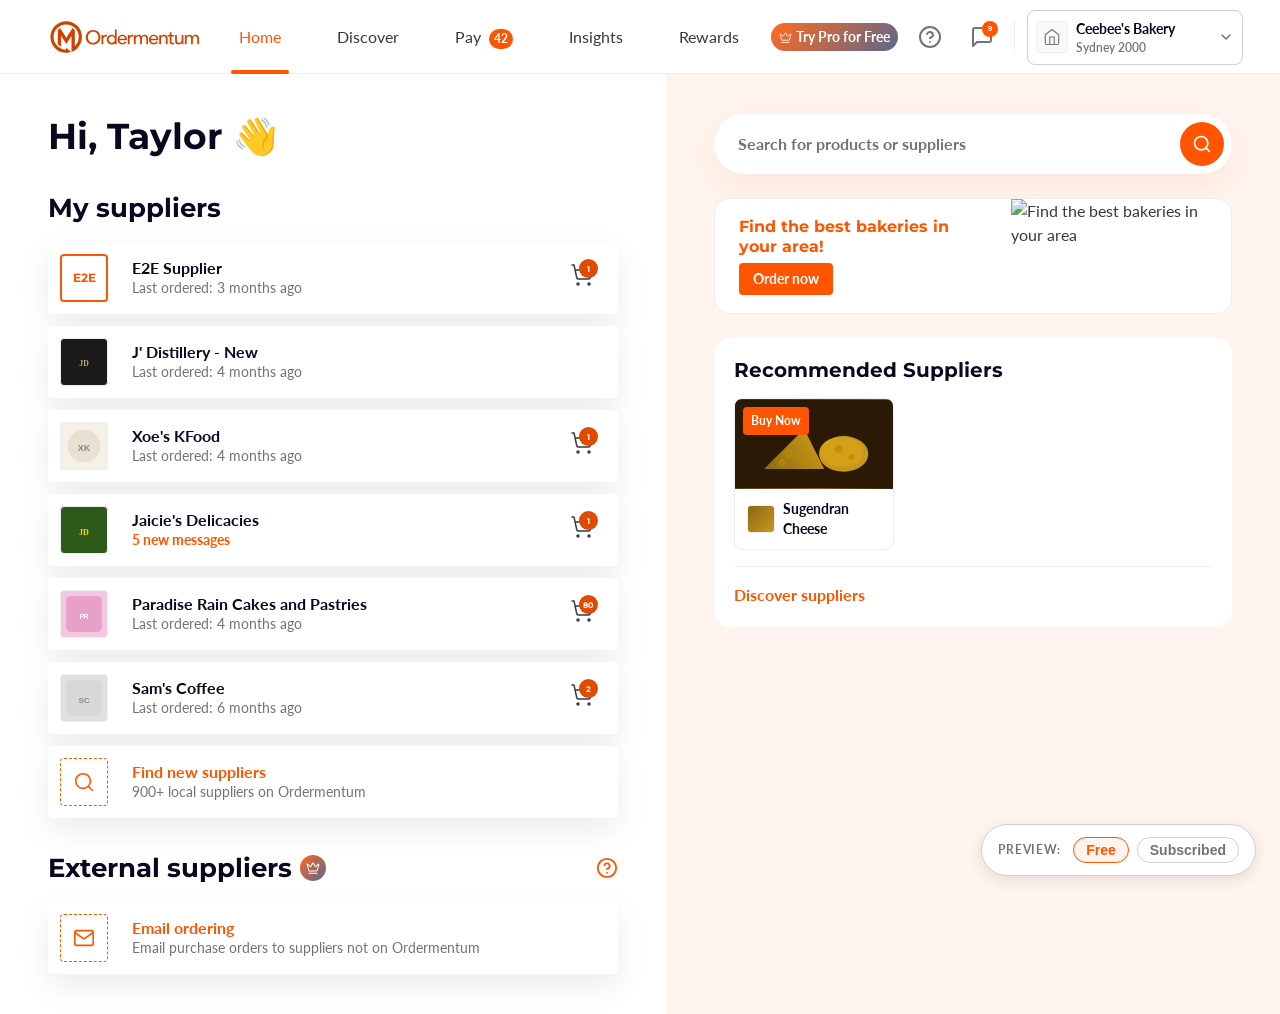
==== home/index.html @ 9342b583 "Refine subscription settings and add Pro venue indicators - Simplify trial-active and subscribed sta" ====
<!DOCTYPE html>
<html lang="en">
<head>
  <meta charset="UTF-8" />
  <meta name="viewport" content="width=device-width, initial-scale=1.0" />
  <title>Ordermentum — Home</title>
  <link rel="preconnect" href="https://fonts.googleapis.com" />
  <link rel="preconnect" href="https://fonts.gstatic.com" crossorigin />
  <link href="https://fonts.googleapis.com/css2?family=Lato:wght@400;600;700&family=Montserrat:wght@700&display=swap" rel="stylesheet" />
  <link rel="stylesheet" href="../style-guide/tokens.css" />
  <link rel="stylesheet" href="../style-guide/button.css" />
  <link rel="stylesheet" href="../style-guide/input.css" />
  <link rel="stylesheet" href="../style-guide/modal.css" />
  <link rel="stylesheet" href="../style-guide/lozenge.css" />
  <link rel="stylesheet" href="../style-guide/table.css" />
  <link rel="stylesheet" href="../style-guide/navbar.css" />
  <link rel="stylesheet" href="../style-guide/tabs.css" />
  <link rel="stylesheet" href="../style-guide/card.css" />
  <style>
    *, *::before, *::after { box-sizing: border-box; margin: 0; padding: 0; }
    [hidden] { display: none !important; }

    body {
      font-family: var(--font-family-body);
      font-size: var(--font-size-body);
      line-height: var(--font-line-height-body);
      font-weight: var(--font-weight-regular);
      color: var(--color-text-regular);
      background: var(--color-background-regular);
      min-height: 100vh;
    }

    /* ── Navbar height ───────────────────────────────────── */
    .navbar {
      height: 74px;
      padding-top: 0;
      padding-bottom: 0;
      border-bottom: none;
      position: relative;
    }

    /* Replace border-bottom with a pseudo-element so the tab bar can paint over it */
    .navbar::after {
      content: '';
      position: absolute;
      bottom: 0;
      left: 0;
      right: 0;
      height: 1px;
      background: var(--color-foreground-subtle);
      z-index: 0;
    }

    /* ── Tabs in navbar ──────────────────────────────────── */
    .navbar__left { align-self: stretch; gap: 20px; }
    .navbar__nav { gap: 24px; }
    .navbar .tabs {
      padding-left: 0;
      background: transparent;
      align-self: stretch;
      gap: 40px;
    }

    .navbar .tabs::after {
      display: none;
    }

    .navbar .tab {
      padding-top: 0;
      height: 100%;
      justify-content: center;
      gap: 0;
    }

    .navbar .tab__bar {
      position: absolute;
      bottom: 0;
      z-index: 1;
    }

    /* ── Upgrade lozenge icon size override ─────────────── */
    .navbar__upgrade svg {
      width:  13px;
      height: 13px;
    }

    /* ── Venue pro badge ────────────────────────────────── */
    .navbar__venue-avatar {
      position: relative;
    }
    .navbar__venue-avatar-inner {
      width: 32px;
      height: 32px;
      border-radius: var(--radius-s);
      background: var(--color-background-subtle);
      border: 1px solid var(--color-foreground-subtle);
      display: flex;
      align-items: center;
      justify-content: center;
    }
    /* Gradient ring — active when Pro */
    .navbar__venue-avatar--pro .navbar__venue-avatar-inner {
      border-radius: 50%;
      background:
        linear-gradient(var(--color-background-regular), var(--color-background-regular)) padding-box,
        var(--gradient-pro) border-box;
      border: 1.5px solid transparent;
    }
    .navbar__venue-avatar--pro .navbar__avatar-icon--house {
      display: none !important;
    }
    .navbar__venue-avatar--pro .navbar__avatar-icon--crown {
      display: block !important;
      stroke: url(#pro-gradient);
    }
    .venue-pro-badge {
      position: absolute;
      top: -4px;
      right: -4px;
      width: 14px;
      height: 14px;
      background: var(--color-background-regular);
      border-radius: 50%;
      display: flex;
      align-items: center;
      justify-content: center;
      box-shadow: 0 0 0 1px var(--color-foreground-subtle);
    }
    .venue-pro-badge svg {
      width: 9px;
      height: 9px;
    }

    /* ── Venue switcher — gradient border when Pro ────────── */
    .navbar__venue--pro {
      background:
        linear-gradient(var(--color-background-regular), var(--color-background-regular)) padding-box,
        var(--gradient-pro) border-box;
      border: 1.5px solid transparent;
    }
    .navbar__venue--pro:hover {
      background:
        linear-gradient(var(--color-background-subtle), var(--color-background-subtle)) padding-box,
        var(--gradient-pro) border-box;
      border-color: transparent;
    }

    /* ── Navbar badge ────────────────────────────────────── */
    .navbar__nav-badge {
      display: inline-flex;
      align-items: center;
      justify-content: center;
      min-width: 20px;
      height: 20px;
      padding: 0 5px;
      border-radius: var(--radius-full);
      background: var(--color-primary-brand);
      font-family: var(--font-family-body);
      font-size: var(--font-size-label-xsmall);
      font-weight: var(--font-weight-bold);
      color: var(--palette-white-100);
      margin-left: 4px;
    }

    .navbar__notification-btn {
      position: relative;
    }

    /* ── Page layout ─────────────────────────────────────── */
    .page {
      display: flex;
      min-height: calc(100vh - 65px);
    }

    /* ── Left panel ──────────────────────────────────────── */
    .panel-left {
      flex: 1;
      padding: 40px 48px;
      min-width: 0;
    }

    .pro-venue-indicator {
      display: flex;
      align-items: center;
      gap: 4px;
      margin-bottom: var(--space-xxs);
      color: #fb6a22;
    }
    .pro-venue-indicator__text {
      font-family: var(--font-family-body);
      font-size: var(--font-size-label-small);
      font-weight: var(--font-weight-bold);
      background: linear-gradient(135deg, #fb6a22, #5b688c);
      -webkit-background-clip: text;
      -webkit-text-fill-color: transparent;
      background-clip: text;
    }
    .pro-venue-indicator svg {
      width: 16px;
      height: 16px;
      stroke-width: 2.5;
      fill: none;
      flex-shrink: 0;
    }

    .page-greeting {
      font-family: var(--font-family-display);
      font-size: var(--font-size-h1);
      font-weight: var(--font-weight-bold);
      line-height: var(--font-line-height-h1);
      color: var(--color-text-strong);
      margin-bottom: 32px;
    }

    .section-title {
      font-family: var(--font-family-display);
      font-size: var(--font-size-h2);
      font-weight: var(--font-weight-bold);
      line-height: var(--font-line-height-h2);
      color: var(--color-text-strong);
      margin-bottom: 16px;
    }

    /* ── Supplier list ───────────────────────────────────── */
    .supplier-list {
      list-style: none;
      display: flex;
      flex-direction: column;
      gap: 12px;
    }

    .supplier-item {
      display: flex;
      align-items: center;
      gap: 32px;
      height: 72px;
      padding: 0 24px 0 12px;
      border-radius: var(--radius-s);
      cursor: pointer;
    }

    .supplier-item:hover {
      box-shadow: 0px 16px 40px 0px rgba(0, 0, 0, 0.12);
      background: var(--color-background-regular);
    }

    .supplier-item__inner {
      display: flex;
      align-items: center;
      gap: 24px;
      flex: 1;
      min-width: 0;
    }

    .supplier-logo {
      width: 48px;
      height: 48px;
      border-radius: var(--radius-s);
      background: var(--color-background-subtle);
      border: 1px solid var(--color-foreground-subtle);
      flex-shrink: 0;
      display: flex;
      align-items: center;
      justify-content: center;
      overflow: hidden;
      font-family: var(--font-family-display);
      font-size: var(--font-size-label-small);
      font-weight: var(--font-weight-bold);
      color: var(--color-text-subtle);
    }

    .supplier-logo img {
      width: 100%;
      height: 100%;
      object-fit: cover;
    }

    .supplier-logo--e2e {
      background: var(--palette-white-100);
      border: 2px solid var(--color-primary-brand);
      color: var(--color-primary-brand);
      font-size: var(--font-size-label-xsmall);
      font-weight: var(--font-weight-bold);
    }

    .supplier-info {
      flex: 1;
      min-width: 0;
    }

    .supplier-name {
      font-family: var(--font-family-body);
      font-size: var(--font-size-body);
      font-weight: var(--font-weight-bold);
      color: var(--palette-black-100);
      line-height: var(--font-line-height-body-small);
    }

    .supplier-meta {
      font-family: var(--font-family-body);
      font-size: var(--font-size-body-small);
      font-weight: var(--font-weight-regular);
      color: var(--color-text-subtle);
      line-height: var(--font-line-height-body-small);
    }

    .supplier-meta--alert {
      color: var(--color-primary-brand);
      font-weight: var(--font-weight-bold);
    }

    .supplier-cart {
      position: relative;
      flex-shrink: 0;
      color: var(--palette-grey-100);
    }

    .supplier-cart svg {
      width: 24px;
      height: 24px;
      stroke: currentColor;
      stroke-width: 1.5;
      fill: none;
    }

    .supplier-cart__badge {
      position: absolute;
      top: -4px;
      right: -4px;
      min-width: 19px;
      height: 19px;
      padding: 0 4px;
      border-radius: var(--radius-full);
      background: var(--palette-orange-100);
      font-family: var(--font-family-display);
      font-size: var(--font-size-label-xxsmall);
      font-weight: var(--font-weight-bold);
      color: var(--palette-white-100);
      display: flex;
      align-items: center;
      justify-content: center;
      line-height: var(--font-line-height-label-xxsmall);
    }

    /* ── Action supplier item ──────────────────────────────── */
    .supplier-item--action .supplier-logo {
      border: 1.5px dashed var(--color-primary-brand);
      background: transparent;
      color: var(--color-primary-brand);
    }
    .supplier-item--action .supplier-logo svg {
      width: 22px;
      height: 22px;
      stroke: var(--color-primary-brand);
      fill: none;
    }
    .supplier-item--action .supplier-name {
      color: var(--color-primary-brand);
    }

    /* ── Section title row ─────────────────────────────────── */
    .section-title-row {
      display: flex;
      align-items: center;
      gap: 8px;
      margin-top: 32px;
      margin-bottom: 16px;
    }
    .section-title-row .section-title {
      margin-bottom: 0;
    }
    .section-title-pro-badge {
      display: inline-flex;
      align-items: center;
      justify-content: center;
      width: 26px;
      height: 26px;
      border-radius: var(--radius-xl);
      background: var(--gradient-pro);
      color: var(--palette-white-100);
    }
    .section-title-pro-badge svg {
      width: 14px;
      height: 14px;
    }
    .section-title-help {
      width: 22px;
      height: 22px;
      border: none;
      background: transparent;
      color: var(--color-primary-brand);
      display: flex;
      align-items: center;
      justify-content: center;
      cursor: pointer;
      padding: 0;
      margin-left: auto;
    }
    .section-title-help svg {
      width: 22px;
      height: 22px;
    }

    /* ── Right panel ─────────────────────────────────────── */
    .panel-right {
      width: 48%;
      max-width: 700px;
      background: var(--palette-orange-00);
      padding: 40px 48px;
      flex-shrink: 0;
    }

    /* ── Search bar ──────────────────────────────────────── */
    .search-bar {
      display: flex;
      align-items: center;
      background: var(--color-background-regular);
      border-radius: var(--radius-full);
      padding: var(--space-xxs) var(--space-xxs) var(--space-xxs) var(--space-l);
      gap: var(--space-xxs);
      margin-bottom: var(--space-l);
      box-shadow: 0px 12px 32px 0px rgba(224, 75, 0, 0.08);
    }

    .search-bar__input {
      flex: 1;
      border: none;
      outline: none;
      background: transparent;
      font-family: var(--font-family-body);
      font-size: var(--font-size-body);
      color: var(--color-text-subtle);
      line-height: var(--font-line-height-body);
    }

    .search-bar__input::placeholder {
      color: var(--color-text-subtle);
      font-weight: var(--font-weight-bold);
    }

    .search-bar__btn {
      width: 44px;
      height: 44px;
      border-radius: var(--radius-full);
      background: var(--color-primary-brand);
      border: none;
      cursor: pointer;
      display: flex;
      align-items: center;
      justify-content: center;
      flex-shrink: 0;
      transition: background 0.15s ease;
    }

    .search-bar__btn:hover {
      background: var(--palette-orange-100);
    }

    .search-bar__btn svg {
      width: 20px;
      height: 20px;
      stroke: var(--palette-white-100);
      stroke-width: 2;
      fill: none;
    }

    /* ── Promo banner ────────────────────────────────────── */
    .promo-banner {
      background: var(--color-background-regular);
      border-radius: var(--radius-l);
      border: 1px solid var(--color-foreground-subtle);
      margin-bottom: 24px;
      display: flex;
      align-items: stretch;
      overflow: hidden;
      height: 116px;
    }

    .promo-banner__content {
      flex: 1;
      padding: 16px 24px;
      display: flex;
      flex-direction: column;
      justify-content: center;
      gap: 6px;
    }

    .promo-banner__title {
      font-family: var(--font-family-display);
      font-size: var(--font-size-h5);
      font-weight: var(--font-weight-bold);
      color: var(--color-primary-brand);
      line-height: var(--font-line-height-h5);
    }

    .promo-banner__image {
      width: 220px;
      flex-shrink: 0;
      overflow: hidden;
    }

    .promo-banner__cta {
      height: 32px;
      padding: var(--space-xxxs) var(--space-xs);
      font-size: var(--font-size-label-small);
    }

    .promo-banner__image img {
      width: 100%;
      height: 100%;
      object-fit: cover;
      display: block;
    }

    /* ── Recommended suppliers ───────────────────────────── */
    .rec-card {
      background: var(--color-background-regular);
      border-radius: var(--radius-l);
      padding: 20px;
    }

    .rec-card__title {
      font-family: var(--font-family-display);
      font-size: var(--font-size-h4);
      font-weight: var(--font-weight-bold);
      color: var(--color-text-strong);
      line-height: var(--font-line-height-h4);
      margin-bottom: 16px;
    }

    .rec-supplier-card {
      overflow: hidden;
      width: 160px;
      cursor: pointer;
    }

    .rec-supplier-card:hover {
      box-shadow: 0 4px 12px rgba(0,0,0,0.1);
    }

    .rec-supplier-card__img {
      width: 100%;
      height: 90px;
      background: #3a2a10;
      position: relative;
      overflow: hidden;
    }

    /* Cheese product photo simulation */
    .rec-supplier-card__img-inner {
      width: 100%;
      height: 100%;
      background: linear-gradient(135deg, #5a3e1b 0%, #8b6914 40%, #c8971f 70%, #3a2a10 100%);
      display: flex;
      align-items: center;
      justify-content: center;
    }

    .rec-supplier-card__buy-badge {
      position: absolute;
      top: 8px;
      left: 8px;
      background: var(--color-primary-brand);
      color: var(--palette-white-100);
      font-family: var(--font-family-body);
      font-size: var(--font-size-label-xsmall);
      font-weight: var(--font-weight-bold);
      padding: 2px 8px;
      border-radius: var(--radius-s);
    }

    .rec-supplier-card__info {
      padding: 10px 12px;
      display: flex;
      align-items: center;
      gap: 8px;
    }

    .rec-supplier-card__avatar {
      width: 28px;
      height: 28px;
      border-radius: var(--radius-s);
      background: var(--color-background-subtle);
      border: 1px solid var(--color-foreground-subtle);
      flex-shrink: 0;
      display: flex;
      align-items: center;
      justify-content: center;
      overflow: hidden;
      font-size: var(--font-size-label-xsmall);
      color: var(--color-text-subtle);
    }

    .rec-supplier-card__avatar-inner {
      width: 100%;
      height: 100%;
      background: linear-gradient(135deg, #8b6914, #c8971f);
    }

    .rec-supplier-card__name {
      font-family: var(--font-family-body);
      font-size: var(--font-size-body-small);
      font-weight: var(--font-weight-bold);
      color: var(--color-text-strong);
      line-height: var(--font-line-height-body-small);
    }

    .rec-card__footer {
      margin-top: 16px;
      padding-top: 16px;
      border-top: 1px solid var(--color-foreground-subtle);
    }

    .rec-card__discover-link {
      font-family: var(--font-family-body);
      font-size: var(--font-size-body);
      font-weight: var(--font-weight-bold);
      color: var(--color-primary-brand);
      text-decoration: none;
      transition: color 0.15s ease;
    }

    .rec-card__discover-link:hover {
      color: var(--palette-orange-100);
      text-decoration: underline;
    }


    /* ── Decorative accent lines in promo ─────────────────── */

    .notification-badge {
      position: absolute;
      top: 4px;
      right: 4px;
      min-width: 16px;
      height: 16px;
      padding: 0 3px;
      border-radius: var(--radius-full);
      background: var(--color-primary-brand);
      font-size: var(--font-size-label-xxsmall);
      font-weight: var(--font-weight-bold);
      color: var(--palette-white-100);
      display: flex;
      align-items: center;
      justify-content: center;
      line-height: 1;
    }

    /* ── Venue switcher dropdown ─────────────────────────── */
    .venue-switcher {
      position: relative;
    }

    .venue-dropdown {
      display: none;
      position: absolute;
      top: calc(100% + 8px);
      right: 0;
      width: 340px;
      background: var(--color-background-regular);
      border-radius: var(--radius-s);
      box-shadow: var(--shadow-white-on-white);
      border: 1px solid var(--color-foreground-subtle);
      z-index: 200;
      padding-bottom: 16px;
      flex-direction: column;
      gap: 12px;
    }

    .venue-dropdown.is-open {
      display: flex;
    }

    .venue-dropdown__section {
      display: flex;
      flex-direction: column;
      gap: 0;
      padding-top: 16px;
    }

    .venue-dropdown__section-label {
      font-family: var(--font-family-body);
      font-size: var(--font-size-label-xsmall); /* 12px */
      font-weight: var(--font-weight-bold);
      line-height: var(--font-line-height-label-xsmall);
      color: var(--color-text-subtle);
      padding: 0 16px 4px;
    }

    .venue-dropdown__row {
      display: flex;
      align-items: center;
      gap: 12px;
      padding: 4px 16px;
      cursor: pointer;
      transition: background 0.15s ease;
    }

    .venue-dropdown__row:hover {
      background: var(--color-background-special);
    }
    .venue-dropdown__row:hover .venue-dropdown__name {
      color: var(--color-primary-brand);
    }
    .venue-dropdown__row:hover:not(.venue-dropdown__row--pro) .venue-dropdown__avatar--icon {
      border-color: var(--color-primary-brand);
    }
    .venue-dropdown__row:hover:not(.venue-dropdown__row--pro) .venue-dropdown__avatar--icon svg {
      stroke: var(--color-primary-brand);
    }
    .venue-dropdown__row:hover .venue-dropdown__settings {
      color: var(--color-primary-brand);
    }

    .venue-dropdown__row--selected {
      background: var(--color-background-special);
    }

    .venue-dropdown__row--selected:hover {
      background: var(--color-background-special);
    }


    .venue-dropdown__avatar {
      width: 40px;
      height: 40px;
      border-radius: 50%;
      flex-shrink: 0;
      display: flex;
      align-items: center;
      justify-content: center;
      overflow: hidden;
    }

    .venue-dropdown__avatar--text {
      background: #4a90d9;
      font-family: var(--font-family-body);
      font-size: var(--font-size-body);
      font-weight: var(--font-weight-bold);
      color: var(--palette-white-100);
    }

    .venue-dropdown__avatar--icon {
      flex-shrink: 0;
      display: flex;
      align-items: center;
      justify-content: center;
      border: 1px solid var(--color-foreground-subtle);
      border-radius: var(--radius-full);
      padding: 10px;
    }

    .venue-dropdown__avatar--icon svg {
      width: 20px;
      height: 20px;
      stroke: var(--color-text-subtle);
      stroke-width: 1.5;
      fill: none;
    }

    /* ── Gradient left accent on Pro dropdown rows ──────────── */
    .venue-dropdown__row--pro {
      position: relative;
    }
    .venue-dropdown__row--pro::before {
      content: '';
      position: absolute;
      left: 0;
      top: 6px;
      bottom: 6px;
      width: 2px;
      background: var(--gradient-pro);
      border-radius: 1px;
    }

    /* Pro state for dropdown — mirrors navbar__venue-avatar--pro */
    .venue-dropdown__row--pro .venue-dropdown__avatar--icon {
      background:
        linear-gradient(var(--color-background-regular), var(--color-background-regular)) padding-box,
        var(--gradient-pro) border-box;
      border: 1.5px solid transparent;
    }
    .venue-dropdown__row--pro .venue-dropdown__avatar--icon .dd-icon-house {
      display: none;
    }
    .venue-dropdown__row--pro .venue-dropdown__avatar--icon .dd-icon-crown {
      display: block !important;
      stroke: url(#pro-gradient);
    }

    .venue-dropdown__info {
      flex: 1;
      min-width: 0;
      display: flex;
      flex-direction: column;
      gap: 4px;
    }

    .venue-dropdown__name {
      font-family: var(--font-family-body);
      font-size: var(--font-size-body);
      font-weight: var(--font-weight-bold);
      line-height: var(--font-line-height-body-small);
      color: var(--palette-black-100);
      white-space: nowrap;
      overflow: hidden;
      text-overflow: ellipsis;
    }

    .venue-dropdown__location {
      font-family: var(--font-family-body);
      font-size: var(--font-size-label-xsmall);
      font-weight: var(--font-weight-regular);
      line-height: var(--font-line-height-label-xsmall);
      color: var(--color-text-subtle);
    }

    .venue-dropdown__settings {
      flex-shrink: 0;
      display: flex;
      align-items: center;
      justify-content: center;
      background: none;
      border: none;
      cursor: pointer;
      color: var(--color-text-subtle);
      padding: 2px;
    }

    .venue-dropdown__settings svg {
      width: 20px;
      height: 20px;
      stroke: currentColor;
      stroke-width: 1.5;
      fill: none;
    }

    .venue-dropdown__settings:hover {
      color: var(--color-text-strong);
    }

    .venue-dropdown__signed-label {
      font-family: var(--font-family-body);
      font-size: var(--font-size-label-xsmall);
      font-weight: var(--font-weight-bold);
      line-height: var(--font-line-height-label-xsmall);
      color: var(--color-text-subtle);
      padding: 0 16px;
    }

    .venue-dropdown__user {
      display: flex;
      align-items: center;
      gap: 12px;
      padding: var(--space-xs) var(--space-s);
      background: var(--color-foreground-subtle); /* #eceeef */
    }

    .venue-dropdown__user-initials {
      width: 40px;
      height: 40px;
      border-radius: 50%;
      background: var(--color-background-regular);
      flex-shrink: 0;
      display: flex;
      align-items: center;
      justify-content: center;
      font-family: var(--font-family-body);
      font-size: var(--font-size-body);
      font-weight: var(--font-weight-bold);
      color: var(--color-text-subtle);
    }

    .venue-dropdown__user-info {
      display: flex;
      flex-direction: column;
      gap: 4px;
    }

    .venue-dropdown__user-name {
      font-family: var(--font-family-body);
      font-size: var(--font-size-body);
      font-weight: var(--font-weight-bold);
      line-height: var(--font-line-height-body-small);
      color: var(--palette-black-100);
    }

    .venue-dropdown__user-email {
      font-family: var(--font-family-body);
      font-size: var(--font-size-label-small);
      font-weight: var(--font-weight-regular);
      line-height: var(--font-line-height-label-small);
      color: var(--color-text-regular);
    }

    .venue-dropdown__divider {
      height: 1px;
      background: var(--color-foreground-subtle);
      margin: 0;
      flex-shrink: 0;
    }

    .venue-dropdown__menu-item {
      display: block;
      padding: 0 16px;
      font-family: var(--font-family-body);
      font-size: var(--font-size-label-small);
      font-weight: var(--font-weight-bold);
      line-height: var(--font-line-height-body-small);
      color: var(--palette-black-100);
      text-decoration: none;
      cursor: pointer;
      transition: background 0.15s ease;
    }

    .venue-dropdown__menu-item:hover {
      background: var(--color-background-subtle);
    }

    /* ── Free trial modal ────────────────────────────────── */

    .modal--trial {
      max-width: 860px;
      padding: 0;
      overflow: hidden;
      gap: 0;
      position: relative;
    }

    /* Gradient progress bar */
    .trial-progress-bar {
      height: 5px;
      background: linear-gradient(90deg, var(--color-pro-1), var(--color-pro-2));
      width: 100%;
      flex-shrink: 0;
    }

    /* Floating close button */
    .trial-close {
      position: absolute;
      top: 16px;
      right: 16px;
      z-index: 10;
      background: rgba(255,255,255,0.9);
      border-radius: var(--radius-full);
      width: 32px;
      height: 32px;
    }

    .trial-close svg {
      width: 18px;
      height: 18px;
    }

    .modal__trial-layout {
      display: grid;
      grid-template-columns: 1fr 1fr;
    }

    .modal__trial-left {
      padding: 40px;
      display: flex;
      flex-direction: column;
      gap: 24px;
    }

    .modal__trial-right {
      background: var(--color-background-subtle);
      padding: 40px;
      display: flex;
      flex-direction: column;
      gap: 24px;
      border-left: 1px solid var(--color-foreground-subtle);
    }

    /* ── Pro feature upsell modal ──────────────────────── */
    .modal--pro-feature {
      display: grid;
      grid-template-columns: 1fr 1fr;
      max-width: 860px;
      max-height: 85vh;
      padding: 0;
      overflow: hidden;
      border-radius: var(--radius-xl);
      gap: 0;
      position: relative;
    }
    .pro-feature__left {
      padding: 40px;
      display: flex;
      flex-direction: column;
      gap: 16px;
      overflow-y: auto;
      min-height: 0;
    }
    .pro-feature__right {
      position: relative;
      overflow: hidden;
      border-radius: 0 var(--radius-xl) var(--radius-xl) 0;
    }
    .pro-feature__right img {
      width: 100%;
      height: 100%;
      object-fit: cover;
      display: block;
    }
    .pro-feature__close {
      position: absolute;
      top: 40px;
      right: 40px;
      z-index: 10;
      width: 20px;
      height: 20px;
      background: none;
      border: none;
      cursor: pointer;
      color: var(--palette-white-100);
      padding: 0;
    }
    .pro-feature__close svg {
      width: 20px;
      height: 20px;
    }
    .pro-feature__label {
      display: flex;
      align-items: center;
      gap: 8px;
      font-family: var(--font-family-body);
      font-size: var(--font-size-label-small);
      font-weight: var(--font-weight-bold);
      line-height: var(--font-line-height-label-small);
      color: var(--color-text-strong);
    }
    .pro-feature__label svg {
      width: 20px;
      height: 20px;
      flex-shrink: 0;
    }
    .pro-feature__heading {
      font-family: var(--font-family-display);
      font-size: var(--font-size-headline);
      font-weight: var(--font-weight-bold);
      line-height: var(--font-line-height-headline);
      color: var(--color-text-strong);
      margin: 0;
    }
    .pro-feature__desc {
      font-family: var(--font-family-body);
      font-size: var(--font-size-body-small);
      font-weight: var(--font-weight-regular);
      line-height: var(--font-line-height-body-small);
      color: var(--color-text-strong);
    }
    .pro-feature__benefits {
      display: flex;
      flex-direction: column;
      gap: 12px;
    }
    .pro-feature__benefit {
      display: flex;
      gap: 12px;
      align-items: flex-start;
    }
    .pro-feature__benefit-icon {
      width: 20px;
      height: 20px;
      flex-shrink: 0;
    }
    .pro-feature__benefit-icon svg {
      width: 20px;
      height: 20px;
      stroke-width: 1.75;
      fill: none;
    }
    .pro-feature__benefit-text {
      font-family: var(--font-family-body);
      font-size: var(--font-size-body-small);
      font-weight: var(--font-weight-regular);
      line-height: var(--font-line-height-body-small);
      color: var(--color-text-strong);
    }
    .pro-feature__extra {
      font-family: var(--font-family-body);
      font-size: var(--font-size-body-small);
      font-weight: var(--font-weight-regular);
      line-height: var(--font-line-height-body-small);
      color: var(--color-text-strong);
    }
    .pro-feature__cta {
      width: 100%;
      height: 44px;
      flex-shrink: 0;
      border: none;
      border-radius: var(--radius-s);
      background: var(--color-primary-brand);
      color: var(--palette-white-100);
      font-family: var(--font-family-body);
      font-size: var(--font-size-body);
      font-weight: var(--font-weight-bold);
      line-height: var(--font-line-height-body);
      cursor: pointer;
    }
    .pro-feature__cta:hover {
      opacity: 0.9;
    }

    /* Feature checklist */
    .trial-features {
      list-style: none;
      display: flex;
      flex-direction: column;
      gap: 12px;
    }

    .trial-features li {
      display: flex;
      align-items: flex-start;
      gap: 10px;
      font-size: var(--font-size-label-small);
      line-height: var(--font-line-height-label-small);
      color: var(--color-text-regular);
    }

    .trial-features__icon {
      flex-shrink: 0;
      display: flex;
      align-items: center;
      justify-content: center;
      width: 20px;
      height: 20px;
      color: var(--color-success-foreground);
      margin-top: 0px;
    }

    .trial-features__icon svg {
      width: 16px;
      height: 16px;
      stroke: currentColor;
      stroke-width: 2;
      fill: none;
    }

    .trial-legal {
      font-size: var(--font-size-body-xsmall);
      font-weight: var(--font-weight-regular);
      color: var(--color-text-subtle);
      line-height: var(--font-line-height-body-xsmall);
    }

    .trial-legal a {
      color: var(--color-info-foreground);
      text-decoration: underline;
    }

    /* Timeline */
    .trial-timeline {
      display: flex;
      flex-direction: column;
    }

    .trial-timeline__step {
      display: flex;
      gap: 16px;
      position: relative;
    }

    .trial-timeline__step:not(:last-child)::after {
      content: '';
      position: absolute;
      left: 19px;
      top: 40px;
      bottom: 0;
      width: 2px;
      background: var(--color-foreground-regular);
    }

    .trial-timeline__step + .trial-timeline__step {
      margin-top: 0;
    }

    .trial-timeline__icon {
      flex-shrink: 0;
      width: 40px;
      height: 40px;
      border-radius: 50%;
      display: flex;
      align-items: center;
      justify-content: center;
    }

    .trial-timeline__icon svg {
      width: 18px;
      height: 18px;
      stroke: currentColor;
      stroke-width: 1.75;
      fill: none;
    }

    .trial-timeline__icon--active {
      background: var(--gradient-pro);
      color: var(--palette-white-100);
    }

    .trial-timeline__icon--upcoming {
      background: var(--color-background-regular);
      border: 1.5px solid var(--color-foreground-regular);
      color: var(--color-text-subtle);
    }

    .trial-timeline__body {
      padding-bottom: 28px;
      padding-top: 8px;
    }

    .trial-timeline__date {
      font-weight: var(--font-weight-bold);
      font-size: var(--font-size-label-small);
      color: var(--color-text-strong);
      line-height: var(--font-line-height-body-small);
    }

    .trial-timeline__desc {
      font-size: var(--font-size-label-small);
      color: var(--color-text-subtle);
      margin-top: 2px;
      line-height: var(--font-line-height-label-small);
    }

    /* Pricing display */
    .trial-pricing {
      display: flex;
      flex-direction: column;
      gap: 6px;
      border-top: 1px solid var(--color-foreground-subtle);
      padding-top: 20px;
    }

    .trial-pricing__amount {
      display: flex;
      align-items: baseline;
      gap: 4px;
    }

    .trial-pricing__struck {
      font-family: var(--font-family-display);
      font-size: var(--font-size-headline);
      font-weight: var(--font-weight-bold);
      line-height: 1;
      color: var(--color-text-subtle);
      text-decoration: line-through;
    }
    .trial-pricing__dollar {
      font-family: var(--font-family-display);
      font-size: var(--font-size-headline);
      font-weight: var(--font-weight-bold);
      line-height: 1;
      background: var(--gradient-pro);
      -webkit-background-clip: text;
      -webkit-text-fill-color: transparent;
      background-clip: text;
    }

    .trial-pricing__period {
      font-size: var(--font-size-label-small);
      color: var(--color-text-subtle);
    }

    /* Full-width CTA */
    .trial-cta {
      width: 100%;
      justify-content: center;
      gap: 8px;
    }

    .trial-cta svg {
      flex-shrink: 0;
    }

    /* Testimonial */
    .trial-testimonial {
      padding: 20px;
      margin: 0;
    }

    .trial-testimonial__quote {
      font-size: var(--font-size-label-small);
      font-style: italic;
      color: var(--color-text-regular);
      line-height: var(--font-line-height-label-small);
    }

    .trial-testimonial__attribution {
      margin-top: 12px;
      font-size: var(--font-size-label-small);
      font-weight: var(--font-weight-bold);
      color: var(--color-text-strong);
    }

    /* Timeline heading — uppercase label */
    .trial-timeline__heading {
      font-family: var(--font-family-body);
      font-size: var(--font-size-label-xsmall);
      font-weight: var(--font-weight-bold);
      letter-spacing: 0.08em;
      text-transform: uppercase;
      color: var(--color-text-subtle);
      margin-bottom: 4px;
    }

    /* Responsive */
    @media (max-width: 600px) {
      .modal__trial-layout { grid-template-columns: 1fr; }
      .modal__trial-right { display: none; }
      .modal--trial { max-width: 440px; }
    }

    /* ── Mobile nav elements (hidden on desktop) ─────────── */
    .navbar__hamburger {
      display: none;
      align-items: center;
      justify-content: center;
      background: none;
      border: none;
      cursor: pointer;
      padding: 0;
      color: var(--color-text-strong);
    }
    .navbar__hamburger svg {
      width: 24px;
      height: 24px;
    }
    .navbar__page-title {
      display: none;
      font-family: var(--font-family-display);
      font-size: var(--font-size-h3);
      font-weight: var(--font-weight-bold);
      color: var(--color-text-strong);
    }

    /* ── Tablet breakpoint ───────────────────────────────── */
    .mobile-only { display: none; }

    /* ── Mobile recommended section ────────────────────────── */
    .mobile-rec {
      margin-top: var(--space-xl);
    }
    .mobile-rec__header {
      display: flex;
      align-items: center;
      gap: var(--space-xs);
      margin-bottom: var(--space-s);
    }
    .mobile-rec__header .rec-card__title {
      margin-bottom: 0;
    }
    .mobile-rec__nav-btn {
      background: none;
      border: none;
      cursor: pointer;
      color: var(--color-text-subtle);
      padding: var(--space-xxxs);
    }

    @media (max-width: 1024px) {
      .navbar .tabs { display: none; }
      .page { flex-direction: column; }
      .panel-left { width: 100%; padding: 32px 32px; }
      .panel-right { display: none; }
      .mobile-only { display: block; }
    }

    /* ── Mobile breakpoint ───────────────────────────────── */
    @media (max-width: 768px) {
      /* Navbar */
      .navbar { height: 56px; }
      .navbar__logo { display: none; }
      .navbar__hamburger { display: flex; }
      .navbar__page-title { display: block; }
      .navbar__left { gap: 12px; }
      .navbar__right { gap: 8px; }
      .notification-badge { display: none; }

      /* Layout */
      .panel-left { padding: 20px 16px; }
      .page-greeting { display: none; }

      /* Supplier list */
      .supplier-list { gap: 8px; }
      .supplier-item { padding: 0 16px 0 8px; gap: 16px; }

      /* Section titles */
      .section-title { font-size: var(--font-size-h3); }

      /* Promo banner */
      .promo-banner { height: auto; }

      /* Search bar */
      .search-bar { padding: 8px 6px 8px 16px; }

      /* Venue switcher — avatar only */
      .navbar__venue-info { display: none; }
      .navbar__venue-chevron { display: none; }
      .navbar__venue { padding: 0; gap: 0; width: auto; border: none; background: none; }

    }

    /* ── Settings page ───────────────────────────────────── */

    .settings-inner {
      max-width: 1200px;
      margin: 0 auto;
      padding: 0 var(--space-xxxl);
    }

    .settings-header {
      display: flex;
      align-items: flex-end;
      gap: var(--space-s);
      padding-top: var(--space-xl);
    }

    .settings-header__back {
      display: flex;
      align-items: center;
      justify-content: center;
      width: 36px;
      height: 36px;
      margin-bottom: var(--space-s);
      border: none;
      background: none;
      cursor: pointer;
      color: var(--color-text-subtle);
      border-radius: var(--radius-s);
      flex-shrink: 0;
      transition: color 0.15s ease, background 0.15s ease;
    }

    .settings-header__back:hover {
      color: var(--color-text-regular);
      background: var(--color-background-subtle);
    }

    .settings-header__back svg {
      width: 20px;
      height: 20px;
      stroke: currentColor;
      stroke-width: 1.5;
      fill: none;
    }

    .settings-header__title {
      font-family: var(--font-family-display);
      font-size: var(--font-size-h1);
      font-weight: var(--font-weight-bold);
      line-height: var(--font-line-height-h1);
      color: var(--color-text-strong);
      padding-bottom: var(--space-s);
    }

    /* Align tabs flush with heading/content (override tabs.css padding-left: 16px) */
    .settings-tabs.tabs {
      padding-left: 0;
    }

    .settings-body {
      padding-top: var(--space-xxl);
    }

    .settings-form-layout {
      display: grid;
      grid-template-columns: 1fr 1fr;
      gap: 0;
    }

    /* Vertical divider between the two form sections */
    .settings-form-section:first-child {
      padding-right: var(--space-xxxl);
      border-right: 1px solid var(--color-foreground-subtle);
    }

    .settings-form-section:last-child {
      padding-left: var(--space-xxxl);
    }

    .settings-form-section__title {
      font-family: var(--font-family-display);
      font-size: var(--font-size-h3);
      font-weight: var(--font-weight-bold);
      line-height: var(--font-line-height-h3);
      color: var(--color-text-strong);
      margin-bottom: var(--space-m);
    }

    .settings-form-fields {
      display: flex;
      flex-direction: column;
      gap: var(--space-s);
    }

    .settings-form-row {
      display: grid;
      grid-template-columns: 1fr 1fr;
      gap: var(--space-s);
    }

    .settings-form-actions {
      display: flex;
      align-items: center;
      gap: var(--space-xs, 12px);
      margin-top: var(--space-xl);
    }

    .settings-empty {
      color: var(--color-text-subtle);
      padding: var(--space-xxl) 0;
    }

    /* ── Subscriptions panel ──────────────────────────────── */

    #panel-subscriptions {
      padding-bottom: 80px;
    }

    /* Horizontal trial timeline */
    .subs-htimeline {
      flex: 1;
    }

    .subs-htimeline__track {
      display: flex;
      margin-top: var(--space-s);
      position: relative;
    }

    .subs-htimeline__track::before {
      content: '';
      position: absolute;
      top: 14px;
      left: calc(100% / 6);
      right: calc(100% / 6);
      height: 2px;
      background: var(--color-foreground-regular);
    }

    .subs-htimeline__track::after {
      content: '';
      position: absolute;
      top: 14px;
      left: calc(100% / 6);
      height: 2px;
      width: var(--progress, 0%);
      max-width: calc(100% - 100% / 3);
      background: var(--gradient-pro);
      z-index: 0;
    }

    .subs-htimeline__step {
      flex: 1;
      display: flex;
      flex-direction: column;
      align-items: center;
      text-align: center;
      gap: var(--space-xxs);
      position: relative;
    }

    .subs-htimeline__icon {
      width: 30px;
      height: 30px;
      border-radius: 50%;
      border: 1.5px solid var(--color-foreground-regular);
      background: var(--color-background-regular);
      display: flex;
      align-items: center;
      justify-content: center;
      color: var(--color-text-subtle);
      z-index: 1;
    }

    .subs-htimeline__icon--active {
      background: var(--gradient-pro);
      border: none;
      color: var(--palette-white-100);
    }

    .subs-htimeline__icon svg {
      width: 14px;
      height: 14px;
      stroke: currentColor;
      stroke-width: 1.75;
      fill: none;
    }

    .subs-htimeline__date {
      font-size: var(--font-size-label-small);
      font-weight: var(--font-weight-bold);
      color: var(--color-text-strong);
    }

    .subs-htimeline__desc {
      font-size: var(--font-size-label-xsmall);
      color: var(--color-text-subtle);
      line-height: 1.4;
    }

    /* Preview switcher */
    .subs-preview-bar {
      position: fixed;
      bottom: 24px;
      right: 24px;
      z-index: 100;
      display: flex;
      align-items: center;
      gap: 8px;
      padding: var(--space-xs) var(--space-s);
      background: var(--color-background-regular);
      border: 1px solid var(--color-foreground-regular);
      border-radius: var(--radius-full);
      box-shadow: 0 4px 16px rgba(0,0,0,0.10);
    }

    .subs-preview-bar__label {
      font-size: var(--font-size-label-xsmall);
      font-weight: var(--font-weight-bold);
      color: var(--color-text-subtle);
      text-transform: uppercase;
      letter-spacing: 0.06em;
      margin-right: var(--space-xxxs);
    }

    .subs-preview-btn {
      font-size: var(--font-size-label-small);
      font-weight: var(--font-weight-semibold);
      color: var(--color-text-subtle);
      background: none;
      border: 1px solid var(--color-foreground-regular);
      border-radius: var(--radius-full);
      padding: var(--space-xxxs) var(--space-xs);
      cursor: pointer;
      transition: color 0.15s, border-color 0.15s, background 0.15s;
    }

    .subs-preview-btn--active {
      color: var(--color-primary-brand);
      border-color: var(--color-primary-brand);
      background: var(--color-background-special);
    }

    .subs-trial-header__plan {
      font-family: var(--font-family-display);
      font-size: var(--font-size-display-small);
      font-weight: var(--font-weight-bold);
      color: var(--color-text-strong);
      margin: 0;
      line-height: 1.2;
      display: flex;
      align-items: center;
      gap: 7px;
    }

    .subs-trial-header__sub {
      font-size: var(--font-size-label-small);
      color: var(--color-text-subtle);
    }

    /* Icon feature list */
    .subs-icon-list {
      list-style: none;
      display: flex;
      flex-direction: column;
      gap: 10px;
    }

    .subs-icon-list li {
      display: flex;
      align-items: center;
      gap: var(--space-xs);
      font-size: var(--font-size-label-small);
      color: var(--color-text-regular);
    }

    .subs-icon-list__icon {
      flex-shrink: 0;
      width: 20px;
      height: 20px;
      color: var(--color-text-subtle);
      display: flex;
      align-items: center;
      justify-content: center;
    }

    .subs-icon-list__icon svg {
      width: 20px;
      height: 20px;
      stroke-width: 1.75;
      fill: none;
    }

    /* Trial ended banner */
    .subs-cancelled-info-banner {
      display: flex;
      align-items: center;
      gap: 10px;
      background: var(--color-info-background);
      border-radius: var(--radius-s);
      padding: var(--space-xs) var(--space-s);
      font-size: var(--font-size-label-small);
      color: var(--color-info-foreground);
      margin-bottom: var(--space-l);
    }
    .subs-cancelled-info-banner svg {
      width: 18px;
      height: 18px;
      flex-shrink: 0;
      stroke: var(--color-info-foreground);
    }

    .subs-plan-subtext-row {
      display: flex;
      align-items: center;
      justify-content: space-between;
    }
    .subs-plan-subtext-row .subs-trial-header__sub {
      margin: var(--space-xxxs) 0 0;
    }

    .subs-cancelled-banner {
      display: flex;
      align-items: flex-start;
      gap: 10px;
      background: var(--color-info-background);
      border-left: 3px solid var(--color-info-foreground);
      border-radius: var(--radius-s);
      padding: var(--space-xs) var(--space-s);
      font-size: var(--font-size-label-small);
      color: var(--color-text-regular);
      margin-bottom: var(--space-l);
    }
    .subs-cancelled-banner svg {
      width: 18px;
      height: 18px;
      flex-shrink: 0;
      stroke: var(--color-info-foreground);
      margin-top: 1px;
    }

    /* ── Subscribed state redesign ───────────────────── */

    .subs-section-card {
      overflow: hidden;
      margin-bottom: var(--space-m);
    }

    .subs-section-card__header {
      display: flex;
      align-items: center;
      justify-content: space-between;
      padding: var(--space-xs) var(--space-l);
      border-bottom: 1px solid var(--color-foreground-subtle);
      background: var(--color-background-subtle);
    }

    .subs-section-card__header-actions {
      display: flex;
      align-items: center;
      gap: var(--space-s);
    }

    .subs-terms-link {
      display: inline-block;
      margin-top: var(--space-s);
      font-size: var(--font-size-label-small);
      font-weight: var(--font-weight-bold);
      color: var(--color-primary-brand);
      text-decoration: none;
    }
    .subs-terms-link:hover {
      text-decoration: underline;
    }

    .subs-section-card__title {
      font-size: var(--font-size-label-small);
      font-weight: var(--font-weight-bold);
      color: var(--color-text-strong);
    }

    .subs-section-card__body {
      padding: var(--space-l);
      display: flex;
      flex-direction: column;
      gap: var(--space-m);
      background: var(--color-background-regular);
    }

    .subs-feature-intro {
      font-size: var(--font-size-label-small);
      font-weight: var(--font-weight-semibold);
      color: var(--color-text-regular);
      border-top: 1px solid var(--color-foreground-subtle);
      padding-top: var(--space-m);
    }
    .modal--cancel {
      max-width: 560px;
    }
    .cancel-step {
      display: flex;
      flex-direction: column;
      gap: var(--space-l);
    }
    .modal--cancel select.field__input {
      appearance: none;
      -webkit-appearance: none;
      background-image: url("data:image/svg+xml,%3Csvg xmlns='http://www.w3.org/2000/svg' width='16' height='16' viewBox='0 0 24 24' fill='none' stroke='%23ff5500' stroke-width='2' stroke-linecap='round' stroke-linejoin='round'%3E%3Cpolyline points='6 9 12 15 18 9'/%3E%3C/svg%3E");
      background-repeat: no-repeat;
      background-position: right 12px center;
      padding-right: 36px;
    }
    .cancel-textarea {
      height: auto;
      resize: vertical;
      min-height: 100px;
    }
    .cancel-benefits__heading {
      font-size: var(--font-size-label-small);
      font-weight: var(--font-weight-bold);
      color: var(--color-text-strong);
      margin-bottom: var(--space-xs);
    }
    .cancel-benefits__list {
      list-style: none;
      display: flex;
      flex-direction: column;
      gap: var(--space-xxxs);
    }
    .cancel-benefits__list li {
      display: flex;
      align-items: center;
      gap: 10px;
      font-size: var(--font-size-label-small);
      color: var(--color-text-regular);
    }
    .cancel-benefits__list svg {
      width: 18px;
      height: 18px;
      flex-shrink: 0;
      stroke: var(--color-primary-brand);
    }
    .cancel-info-banner {
      display: flex;
      align-items: center;
      gap: 10px;
      padding: var(--space-xs) var(--space-s);
      background: var(--color-info-background);
      border-radius: var(--radius-s);
      font-size: var(--font-size-label-small);
      color: var(--color-info-foreground);
    }
    .cancel-info-banner svg {
      width: 18px;
      height: 18px;
      flex-shrink: 0;
      stroke: var(--color-info-foreground);
    }

    /* Info columns (trial active) */
    .subs-info-row {
      display: flex;
      gap: 64px;
    }

    .subs-info-col {
      display: flex;
      flex-direction: column;
      gap: 2px;
    }

    .subs-info-col__header {
      display: flex;
      align-items: center;
      gap: 6px;
      color: var(--color-text-subtle);
    }

    .subs-info-col__header svg {
      width: 16px;
      height: 16px;
      flex-shrink: 0;
    }

    .subs-info-col__label {
      font-size: var(--font-size-label-small);
      color: var(--color-text-subtle);
    }

    .subs-info-col__value {
      font-size: var(--font-size-label-small);
      font-weight: var(--font-weight-bold);
      color: var(--color-text-strong);
    }

    .subs-info-col__sub {
      font-size: var(--font-size-label-xsmall);
      color: var(--color-text-subtle);
      line-height: 1.4;
    }

    .subs-feature-section {
      display: flex;
      flex-direction: column;
      gap: 4px;
      border-top: 1px solid var(--color-foreground-subtle);
      padding-top: var(--space-m);
    }

    .subs-feature-section .subs-feature-intro {
      border-top: none;
      padding-top: 0;
    }

    .subs-feature-grid {
      display: grid;
      grid-template-columns: repeat(3, 1fr);
      gap: var(--space-s) var(--space-m);
    }

    .subs-feature-grid--4col {
      grid-template-columns: repeat(4, 1fr);
      gap: 4px var(--space-m);
    }

    .subs-feature-item {
      display: flex;
      align-items: center;
      gap: var(--space-xs);
      font-size: var(--font-size-label-small);
      color: var(--color-text-regular);
    }

    .subs-payment-row {
      display: flex;
      align-items: center;
      gap: var(--space-m);
    }

    .subs-visa-badge {
      flex-shrink: 0;
      width: 48px;
      height: 48px;
      border-radius: var(--radius-s);
      background: #1a1f71;
      color: var(--palette-white-100);
      font-family: var(--font-family-display);
      font-size: var(--font-size-label-small);
      font-weight: var(--font-weight-bold);
      font-style: italic;
      display: flex;
      align-items: center;
      justify-content: center;
      letter-spacing: 0.5px;
    }

    .subs-payment-row__text {
      flex: 1;
    }

    .subs-payment-row__name {
      font-size: var(--font-size-label-small);
      font-weight: var(--font-weight-semibold);
      color: var(--color-text-strong);
    }

    .subs-payment-row__sub {
      font-size: var(--font-size-label-small);
      color: var(--color-text-subtle);
      margin-top: 2px;
    }

    /* Plan cards */
    .subs-plan-grid {
      display: grid;
      grid-template-columns: 1fr 1fr;
      gap: var(--space-m);
    }

    .subs-plan-card {
      padding: var(--space-l);
      display: flex;
      flex-direction: column;
      gap: var(--space-m);
    }

    .subs-plan-card--pro {
      border-radius: var(--radius-m);
      background: linear-gradient(var(--color-background-regular), var(--color-background-regular)) padding-box,
                  var(--gradient-pro) border-box;
      border: 2px solid transparent;
    }

    .subs-plan-card__header {
      display: flex;
      justify-content: space-between;
      align-items: baseline;
    }

    .subs-plan-card__name {
      font-family: var(--font-family-display);
      font-size: var(--font-size-display-small);
      font-weight: var(--font-weight-bold);
      color: var(--color-text-strong);
      margin: 0;
      display: flex;
      align-items: center;
      gap: 7px;
    }

    .subs-plan-card__price {
      font-family: var(--font-family-display);
      font-size: var(--font-size-display-small);
      font-weight: var(--font-weight-bold);
      color: var(--color-text-strong);
      margin: 0;
    }

    .subs-plan-card__price span {
      font-family: var(--font-family-body);
      font-size: var(--font-size-body-small);
      font-weight: var(--font-weight-regular);
      color: var(--color-text-subtle);
    }

    .subs-plan-card__top {
      display: flex;
      flex-direction: column;
      gap: var(--space-xxxs);
    }

.subs-plan-card__subtitle {
      font-size: var(--font-size-label-small);
      color: var(--color-text-subtle);
    }

    .subs-plan-card__price--struck {
      text-decoration: line-through;
      color: var(--color-text-subtle);
      font-weight: var(--font-weight-regular);
      font-size: var(--font-size-body-small);
    }

    .subs-request-demo {
      font-size: var(--font-size-label-small);
      font-weight: var(--font-weight-semibold);
      color: var(--color-primary-brand);
      text-decoration: none;
      text-align: center;
      display: block;
      margin-top: calc(-1 * var(--space-m) + 12px);
    }

    .subs-trial-btn {
      width: 100%;
      justify-content: center;
      margin-top: auto;
    }

    .pro-crown-icon {
      width: 18px;
      height: 18px;
      flex-shrink: 0;
    }

    .subs-htimeline--standalone {
      margin-bottom: var(--space-l);
    }

    .subs-htimeline--in-card {
      border-top: 1px solid var(--color-foreground-subtle);
      padding-top: 8px;
      margin-top: 8px;
    }

    /* ── Settings: Tablet responsive ────────────────────── */
    @media (max-width: 1024px) {
      .settings-inner { padding: 0 32px 80px; }
      .settings-form-layout { grid-template-columns: 1fr; gap: var(--space-xl); }
      .settings-form-section:first-child { padding-right: 0; border-right: none; }
      .settings-form-section:last-child { padding-left: 0; }
      .subs-plan-grid { grid-template-columns: 1fr; }
      .subs-plan-card--pro { order: -1; }
      .subs-feature-grid { grid-template-columns: repeat(2, 1fr); }
      .subs-feature-grid--4col { grid-template-columns: repeat(2, 1fr); }
      .subs-info-row { flex-wrap: wrap; }
      .settings-form-row { grid-template-columns: 1fr; }
      .settings-tabs.tabs { overflow-x: auto; flex-wrap: nowrap; -webkit-overflow-scrolling: touch; }
    }

    /* ── Settings: Mobile responsive ─────────────────────── */
    @media (max-width: 768px) {
      .settings-inner { padding: 0 16px 80px; }
      .settings-header__title { font-size: var(--font-size-h2); }
      .settings-tabs.tabs { overflow-x: auto; flex-wrap: nowrap; -webkit-overflow-scrolling: touch; }
      .subs-feature-grid { grid-template-columns: 1fr; }
      .settings-form-row { grid-template-columns: 1fr; }
      .subs-plan-card { padding: var(--space-m); }
      .subs-section-card__body { padding: var(--space-m); }
    }
  </style>
</head>
<body>

<!-- Pro gradient defs — referenced via stroke="url(#pro-gradient)" -->
<svg xmlns="http://www.w3.org/2000/svg" aria-hidden="true" style="position:absolute;width:0;height:0;overflow:hidden">
  <defs>
    <linearGradient id="pro-gradient" x1="0%" y1="0%" x2="100%" y2="100%">
      <stop offset="0%" stop-color="#fb6a22"/>
      <stop offset="100%" stop-color="#5b688c"/>
    </linearGradient>
  </defs>
</svg>

  <!-- ── Navbar ──────────────────────────────────────────── -->
  <nav class="navbar"
       data-token-bg="--color-background-regular"
       data-token-border="--color-foreground-subtle"
       data-token-shadow="--shadow-fixed-top"
       data-token-component="navbar.css .navbar">

    <div class="navbar__left">
      <!-- Hamburger (mobile only) -->
      <button class="navbar__hamburger" aria-label="Menu">
        <svg viewBox="0 0 24 24" fill="none" stroke="currentColor" stroke-width="2" stroke-linecap="round"><path d="M3 12h18"/><path d="M3 6h18"/><path d="M3 18h18"/></svg>
      </button>
      <span class="navbar__page-title">Home</span>
      <!-- Logo -->
      <a href="#" class="navbar__logo">
        <img src="../style-guide/om-logo.svg" alt="Ordermentum" width="171" height="32" />
      </a>

      <!-- Nav tabs -->
      <nav class="tabs" role="tablist">
        <a href="#" class="tab tab--active" role="tab" aria-selected="true">
          <span class="tab__label">Home</span>
          <span class="tab__bar"></span>
        </a>
        <a href="#" class="tab" role="tab" aria-selected="false">
          <span class="tab__label">Discover</span>
          <span class="tab__bar"></span>
        </a>
        <a href="../pay/index.html" class="tab" role="tab" aria-selected="false">
          <span class="tab__label">Pay <span class="navbar__nav-badge">42</span></span>
          <span class="tab__bar"></span>
        </a>
        <a href="#" class="tab" role="tab" aria-selected="false">
          <span class="tab__label">Insights</span>
          <span class="tab__bar"></span>
        </a>
        <a href="#" class="tab" role="tab" aria-selected="false">
          <span class="tab__label">Rewards</span>
          <span class="tab__bar"></span>
        </a>
      </nav>
    </div>

    <div class="navbar__right">
      <!-- Upgrade to Pro (Free / Trial ended) -->
      <a href="#" class="navbar__upgrade" id="nav-lozenge-upgrade"
         data-token-bg="--gradient-pro"
         data-token-color="--palette-white-100"
         data-token-radius="--radius-full"
         data-token-font="--font-size-label-small, --font-weight-bold"
         data-token-component="navbar.css .navbar__upgrade">
        <svg xmlns="http://www.w3.org/2000/svg" viewBox="0 0 24 24" fill="none" stroke="currentColor" stroke-width="2" stroke-linecap="round" stroke-linejoin="round"><path d="M11.562 3.266a.5.5 0 0 1 .876 0L15.39 8.87a1 1 0 0 0 1.516.294L21.183 5.5a.5.5 0 0 1 .798.519l-2.834 10.246a1 1 0 0 1-.956.734H5.81a1 1 0 0 1-.957-.734L2.02 6.02a.5.5 0 0 1 .798-.519l4.276 3.664a1 1 0 0 0 1.516-.294z"/><path d="M5 21h14"/></svg>
        Try Pro for Free
      </a>
      <!-- Pro trial (Trial active) -->
      <a href="#" class="navbar__upgrade" id="nav-lozenge-trial" hidden>
        <svg xmlns="http://www.w3.org/2000/svg" viewBox="0 0 24 24" fill="none" stroke="currentColor" stroke-width="2" stroke-linecap="round" stroke-linejoin="round"><path d="M11.562 3.266a.5.5 0 0 1 .876 0L15.39 8.87a1 1 0 0 0 1.516.294L21.183 5.5a.5.5 0 0 1 .798.519l-2.834 10.246a1 1 0 0 1-.956.734H5.81a1 1 0 0 1-.957-.734L2.02 6.02a.5.5 0 0 1 .798-.519l4.276 3.664a1 1 0 0 0 1.516-.294z"/><path d="M5 21h14"/></svg>
        Pro trial
      </a>
      <!-- Pro (Subscribed) -->
      <a href="#" class="navbar__upgrade" id="nav-lozenge-subscribed" hidden>
        <svg xmlns="http://www.w3.org/2000/svg" viewBox="0 0 24 24" fill="none" stroke="currentColor" stroke-width="2" stroke-linecap="round" stroke-linejoin="round"><path d="M11.562 3.266a.5.5 0 0 1 .876 0L15.39 8.87a1 1 0 0 0 1.516.294L21.183 5.5a.5.5 0 0 1 .798.519l-2.834 10.246a1 1 0 0 1-.956.734H5.81a1 1 0 0 1-.957-.734L2.02 6.02a.5.5 0 0 1 .798-.519l4.276 3.664a1 1 0 0 0 1.516-.294z"/><path d="M5 21h14"/></svg>
        Pro
      </a>

      <!-- Help -->
      <button class="navbar__icon-btn" aria-label="Help">
        <svg viewBox="0 0 24 24" fill="none" xmlns="http://www.w3.org/2000/svg">
          <circle cx="12" cy="12" r="10" stroke="currentColor" stroke-width="2"/>
          <path d="M9.09 9a3 3 0 0 1 5.83 1c0 2-3 3-3 3" stroke="currentColor" stroke-width="2" stroke-linecap="round"/>
          <circle cx="12" cy="17" r="0.5" fill="currentColor" stroke="currentColor" stroke-width="1"/>
        </svg>
      </button>

      <!-- Notifications -->
      <button class="navbar__icon-btn navbar__notification-btn" aria-label="Chat" style="position:relative">
        <svg viewBox="0 0 24 24" fill="none" xmlns="http://www.w3.org/2000/svg">
          <path d="M21 15a2 2 0 0 1-2 2H7l-4 4V5a2 2 0 0 1 2-2h14a2 2 0 0 1 2 2z" stroke="currentColor" stroke-width="2" stroke-linecap="round" stroke-linejoin="round"/>
        </svg>
        <span class="notification-badge">9</span>
      </button>

      <!-- Divider -->
      <div class="navbar__divider"></div>

      <!-- Venue switcher -->
      <div class="venue-switcher">
        <button class="navbar__venue" id="venueSwitcher" aria-haspopup="true" aria-expanded="false"
                data-token-border="--color-foreground-regular"
                data-token-radius="--radius-m"
                data-token-component="navbar.css .navbar__venue">
          <div class="navbar__venue-avatar">
            <div class="navbar__venue-avatar-inner">
              <svg class="navbar__avatar-icon--house" width="18" height="18" viewBox="0 0 24 24" fill="none" stroke="var(--color-text-subtle)" stroke-width="1.5">
                <path d="M3 9l9-7 9 7v11a2 2 0 0 1-2 2H5a2 2 0 0 1-2-2z"/>
                <polyline points="9 22 9 12 15 12 15 22"/>
              </svg>
              <svg class="navbar__avatar-icon--crown" width="16" height="16" viewBox="0 0 24 24" fill="none" stroke-width="2" stroke-linecap="round" stroke-linejoin="round" style="display: none;">
                <path d="M11.562 3.266a.5.5 0 0 1 .876 0L15.39 8.87a1 1 0 0 0 1.516.294L21.183 5.5a.5.5 0 0 1 .798.519l-2.834 10.246a1 1 0 0 1-.956.734H5.81a1 1 0 0 1-.957-.734L2.02 6.02a.5.5 0 0 1 .798-.519l4.276 3.664a1 1 0 0 0 1.516-.294z" stroke="url(#pro-gradient-stroke)"/>
                <path d="M5 21h14" stroke="url(#pro-gradient-stroke)"/>
              </svg>
            </div>
          </div>
          <div class="navbar__venue-info">
            <span class="navbar__venue-name">Ceebee's Bakery</span>
            <span class="navbar__venue-location">Sydney 2000</span>
          </div>
          <div class="navbar__venue-chevron">
            <svg viewBox="0 0 16 16" fill="none" xmlns="http://www.w3.org/2000/svg">
              <path d="M4 6l4 4 4-4" stroke="currentColor" stroke-width="1.5" stroke-linecap="round" stroke-linejoin="round"/>
            </svg>
          </div>
        </button>

        <!-- Dropdown panel -->
        <div class="venue-dropdown" id="venueDropdown" role="menu">

          <!-- Venues section -->
          <div class="venue-dropdown__section">
            <div class="venue-dropdown__section-label">Venues</div>
            <div class="venue-dropdown__row venue-dropdown__row--selected" role="menuitem">
              <div class="venue-dropdown__avatar--icon">
                <svg class="dd-icon-house" viewBox="0 0 24 24" fill="none">
                  <path d="M3 9l9-7 9 7v11a2 2 0 0 1-2 2H5a2 2 0 0 1-2-2z" stroke="currentColor" stroke-width="1.5" stroke-linecap="round" stroke-linejoin="round"/>
                  <polyline points="9 22 9 12 15 12 15 22" stroke="currentColor" stroke-width="1.5" stroke-linecap="round" stroke-linejoin="round"/>
                </svg>
                <svg class="dd-icon-crown" viewBox="0 0 24 24" fill="none" stroke-width="2" stroke-linecap="round" stroke-linejoin="round" style="display:none;">
                  <path d="M11.562 3.266a.5.5 0 0 1 .876 0L15.39 8.87a1 1 0 0 0 1.516.294L21.183 5.5a.5.5 0 0 1 .798.519l-2.834 10.246a1 1 0 0 1-.956.734H5.81a1 1 0 0 1-.957-.734L2.02 6.02a.5.5 0 0 1 .798-.519l4.276 3.664a1 1 0 0 0 1.516-.294z" stroke="url(#pro-gradient-stroke)"/>
                  <path d="M5 21h14" stroke="url(#pro-gradient-stroke)"/>
                </svg>
              </div>
              <div class="venue-dropdown__info">
                <div class="venue-dropdown__name">Ceebee's Bakery</div>
                <div class="venue-dropdown__location">Sydney 2000</div>
              </div>
              <button class="venue-dropdown__settings" aria-label="Settings">
                <svg viewBox="0 0 24 24" fill="none"><circle cx="12" cy="12" r="3" stroke="currentColor" stroke-width="1.5"/><path stroke="currentColor" stroke-width="1.5" stroke-linecap="round" stroke-linejoin="round" d="M19.4 15a1.65 1.65 0 0 0 .33 1.82l.06.06a2 2 0 0 1-2.83 2.83l-.06-.06a1.65 1.65 0 0 0-1.82-.33 1.65 1.65 0 0 0-1 1.51V21a2 2 0 0 1-4 0v-.09A1.65 1.65 0 0 0 9 19.4a1.65 1.65 0 0 0-1.82.33l-.06.06a2 2 0 0 1-2.83-2.83l.06-.06A1.65 1.65 0 0 0 4.68 15a1.65 1.65 0 0 0-1.51-1H3a2 2 0 0 1 0-4h.09A1.65 1.65 0 0 0 4.6 9a1.65 1.65 0 0 0-.33-1.82l-.06-.06a2 2 0 0 1 2.83-2.83l.06.06A1.65 1.65 0 0 0 9 4.68a1.65 1.65 0 0 0 1-1.51V3a2 2 0 0 1 4 0v.09a1.65 1.65 0 0 0 1 1.51 1.65 1.65 0 0 0 1.82-.33l.06-.06a2 2 0 0 1 2.83 2.83l-.06.06A1.65 1.65 0 0 0 19.4 9a1.65 1.65 0 0 0 1.51 1H21a2 2 0 0 1 0 4h-.09a1.65 1.65 0 0 0-1.51 1z"/></svg>
              </button>
            </div>
            <div class="venue-dropdown__row" role="menuitem">
              <div class="venue-dropdown__avatar--icon">
                <svg viewBox="0 0 24 24" fill="none">
                  <path d="M3 9l9-7 9 7v11a2 2 0 0 1-2 2H5a2 2 0 0 1-2-2z" stroke="currentColor" stroke-width="1.5" stroke-linecap="round" stroke-linejoin="round"/>
                  <polyline points="9 22 9 12 15 12 15 22" stroke="currentColor" stroke-width="1.5" stroke-linecap="round" stroke-linejoin="round"/>
                </svg>
              </div>
              <div class="venue-dropdown__info">
                <div class="venue-dropdown__name">Ceebee's Cafe</div>
                <div class="venue-dropdown__location">Parramatta 2150</div>
              </div>
              <button class="venue-dropdown__settings" aria-label="Settings">
                <svg viewBox="0 0 24 24" fill="none">
                  <circle cx="12" cy="12" r="3" stroke="currentColor" stroke-width="1.5"/>
                  <path stroke="currentColor" stroke-width="1.5" stroke-linecap="round" stroke-linejoin="round" d="M19.4 15a1.65 1.65 0 0 0 .33 1.82l.06.06a2 2 0 0 1-2.83 2.83l-.06-.06a1.65 1.65 0 0 0-1.82-.33 1.65 1.65 0 0 0-1 1.51V21a2 2 0 0 1-4 0v-.09A1.65 1.65 0 0 0 9 19.4a1.65 1.65 0 0 0-1.82.33l-.06.06a2 2 0 0 1-2.83-2.83l.06-.06A1.65 1.65 0 0 0 4.68 15a1.65 1.65 0 0 0-1.51-1H3a2 2 0 0 1 0-4h.09A1.65 1.65 0 0 0 4.6 9a1.65 1.65 0 0 0-.33-1.82l-.06-.06a2 2 0 0 1 2.83-2.83l.06.06A1.65 1.65 0 0 0 9 4.68a1.65 1.65 0 0 0 1-1.51V3a2 2 0 0 1 4 0v.09a1.65 1.65 0 0 0 1 1.51 1.65 1.65 0 0 0 1.82-.33l.06-.06a2 2 0 0 1 2.83 2.83l-.06.06A1.65 1.65 0 0 0 19.4 9a1.65 1.65 0 0 0 1.51 1H21a2 2 0 0 1 0 4h-.09a1.65 1.65 0 0 0-1.51 1z"/>
                </svg>
              </button>
            </div>
            <div class="venue-dropdown__row" role="menuitem">
              <div class="venue-dropdown__avatar--icon">
                <svg viewBox="0 0 24 24" fill="none">
                  <path d="M3 9l9-7 9 7v11a2 2 0 0 1-2 2H5a2 2 0 0 1-2-2z" stroke="currentColor" stroke-width="1.5" stroke-linecap="round" stroke-linejoin="round"/>
                  <polyline points="9 22 9 12 15 12 15 22" stroke="currentColor" stroke-width="1.5" stroke-linecap="round" stroke-linejoin="round"/>
                </svg>
              </div>
              <div class="venue-dropdown__info">
                <div class="venue-dropdown__name">Poppy's Cafe</div>
                <div class="venue-dropdown__location">Murwillumbah 2484</div>
              </div>
              <button class="venue-dropdown__settings" aria-label="Settings">
                <svg viewBox="0 0 24 24" fill="none">
                  <circle cx="12" cy="12" r="3" stroke="currentColor" stroke-width="1.5"/>
                  <path stroke="currentColor" stroke-width="1.5" stroke-linecap="round" stroke-linejoin="round" d="M19.4 15a1.65 1.65 0 0 0 .33 1.82l.06.06a2 2 0 0 1-2.83 2.83l-.06-.06a1.65 1.65 0 0 0-1.82-.33 1.65 1.65 0 0 0-1 1.51V21a2 2 0 0 1-4 0v-.09A1.65 1.65 0 0 0 9 19.4a1.65 1.65 0 0 0-1.82.33l-.06.06a2 2 0 0 1-2.83-2.83l.06-.06A1.65 1.65 0 0 0 4.68 15a1.65 1.65 0 0 0-1.51-1H3a2 2 0 0 1 0-4h.09A1.65 1.65 0 0 0 4.6 9a1.65 1.65 0 0 0-.33-1.82l-.06-.06a2 2 0 0 1 2.83-2.83l.06.06A1.65 1.65 0 0 0 9 4.68a1.65 1.65 0 0 0 1-1.51V3a2 2 0 0 1 4 0v.09a1.65 1.65 0 0 0 1 1.51 1.65 1.65 0 0 0 1.82-.33l.06-.06a2 2 0 0 1 2.83 2.83l-.06.06A1.65 1.65 0 0 0 19.4 9a1.65 1.65 0 0 0 1.51 1H21a2 2 0 0 1 0 4h-.09a1.65 1.65 0 0 0-1.51 1z"/>
                </svg>
              </button>
            </div>
          </div>

          <!-- Suppliers section -->
          <div class="venue-dropdown__section">
            <div class="venue-dropdown__section-label">Suppliers</div>
            <div class="venue-dropdown__row" role="menuitem">
              <div class="venue-dropdown__avatar venue-dropdown__avatar--text">
                <span>D</span>
              </div>
              <div class="venue-dropdown__info">
                <div class="venue-dropdown__name">Desfruta</div>
              </div>
            </div>
          </div>

          <!-- Signed in as -->
          <div class="venue-dropdown__signed-label">Signed in as</div>
          <div class="venue-dropdown__user">
            <div class="venue-dropdown__user-initials">RB</div>
            <div class="venue-dropdown__user-info">
              <div class="venue-dropdown__user-name">Clark Kent</div>
              <div class="venue-dropdown__user-email">clark.kent@example.com</div>
            </div>
          </div>

          <div class="venue-dropdown__divider"></div>

          <a href="#" class="venue-dropdown__menu-item" role="menuitem">Refer a supplier</a>
          <a href="#" class="venue-dropdown__menu-item" role="menuitem" id="nav-user-settings">User settings</a>

          <div class="venue-dropdown__divider"></div>

          <a href="#" class="venue-dropdown__menu-item" role="menuitem">Dashboard</a>
          <a href="#" class="venue-dropdown__menu-item" role="menuitem">Log out</a>

        </div>
      </div>
    </div>

  </nav>

  <!-- ── Page ────────────────────────────────────────────── -->
  <main id="view-home" class="view page">

    <!-- Left panel -->
    <section class="panel-left">
      <p class="pro-venue-indicator" id="home-pro-venue-indicator" hidden>
        <svg xmlns="http://www.w3.org/2000/svg" viewBox="0 0 24 24" fill="none" stroke="url(#pro-gradient)" stroke-width="2" stroke-linecap="round" stroke-linejoin="round" aria-hidden="true"><path d="M11.562 3.266a.5.5 0 0 1 .876 0L15.39 8.87a1 1 0 0 0 1.516.294L21.183 5.5a.5.5 0 0 1 .798.519l-2.834 10.246a1 1 0 0 1-.956.734H5.81a1 1 0 0 1-.957-.734L2.02 6.02a.5.5 0 0 1 .798-.519l4.276 3.664a1 1 0 0 0 1.516-.294z"/><path d="M5 21h14" stroke="url(#pro-gradient-stroke)"/></svg>
        <span class="pro-venue-indicator__text">Pro venue</span>
      </p>
      <h1 class="page-greeting"
          data-token-font="--font-family-display, --font-size-h1, --font-weight-bold"
          data-token-color="--color-text-strong">Hi, Taylor 👋</h1>

      <!-- Mobile-only: search + banner -->
      <div class="mobile-only">
        <div class="search-bar" style="margin-bottom:var(--space-s);">
          <input class="search-bar__input" type="text" placeholder="Search for products or suppliers" />
          <button class="search-bar__btn" aria-label="Search">
            <svg viewBox="0 0 24 24" fill="none"><circle cx="11" cy="11" r="8" stroke="white" stroke-width="2"/><line x1="21" y1="21" x2="16.65" y2="16.65" stroke="white" stroke-width="2" stroke-linecap="round"/></svg>
          </button>
        </div>
        <div class="promo-banner" style="margin-bottom:var(--space-l);">
          <div class="promo-banner__content">
            <div class="promo-banner__title">Find the best bakeries in your area!</div>
            <div><a href="#" class="btn btn--primary promo-banner__cta">Order now</a></div>
          </div>
          <div class="promo-banner__image">
            <img src="assets/Image + nav dots.png" alt="Find the best bakeries in your area" />
          </div>
        </div>
      </div>

      <h2 class="section-title"
          data-token-font="--font-family-display, --font-size-h2, --font-weight-bold"
          data-token-color="--color-text-strong">My suppliers</h2>

      <ul class="supplier-list">

        <!-- E2E Supplier -->
        <li class="card card--shadow supplier-item"
            data-token-bg="--color-background-regular"
            data-token-shadow="--shadow-card"
            data-token-radius="--radius-m"
            data-token-component="card.css .card--shadow">
          <div class="supplier-item__inner">
            <div class="supplier-logo supplier-logo--e2e">E2E</div>
            <div class="supplier-info">
              <div class="supplier-name">E2E Supplier</div>
              <div class="supplier-meta">Last ordered: 3 months ago</div>
            </div>
          </div>
          <div class="supplier-cart">
            <svg viewBox="0 0 24 24" fill="none" xmlns="http://www.w3.org/2000/svg">
              <circle cx="8" cy="21" r="1" stroke="currentColor" stroke-width="1.5"/>
              <circle cx="19" cy="21" r="1" stroke="currentColor" stroke-width="1.5"/>
              <path d="M2.05 2.05h2l2.66 12.42a2 2 0 0 0 2 1.58h9.78a2 2 0 0 0 1.95-1.57l1.65-7.43H5.12" stroke="currentColor" stroke-width="1.5" stroke-linecap="round" stroke-linejoin="round"/>
            </svg>
            <span class="supplier-cart__badge">1</span>
          </div>
        </li>

        <!-- J' Distillery -->
        <li class="card card--shadow supplier-item">
          <div class="supplier-item__inner">
            <div class="supplier-logo" style="background:#1a1a1a;">
              <svg width="28" height="28" viewBox="0 0 40 40" fill="none">
                <rect width="40" height="40" fill="#1a1a1a"/>
                <text x="20" y="26" text-anchor="middle" font-size="11" fill="#c8a96e" font-weight="bold" font-family="serif">JD</text>
              </svg>
            </div>
            <div class="supplier-info">
              <div class="supplier-name">J' Distillery - New</div>
              <div class="supplier-meta">Last ordered: 4 months ago</div>
            </div>
          </div>
        </li>

        <!-- Xoe's KFood -->
        <li class="card card--shadow supplier-item">
          <div class="supplier-item__inner">
            <div class="supplier-logo" style="background:#f5f0e8;">
              <svg width="36" height="36" viewBox="0 0 40 40" fill="none">
                <circle cx="20" cy="20" r="18" fill="#e8e0d0"/>
                <text x="20" y="25" text-anchor="middle" font-size="10" fill="#888" font-weight="bold" font-family="sans-serif">XK</text>
              </svg>
            </div>
            <div class="supplier-info">
              <div class="supplier-name">Xoe's KFood</div>
              <div class="supplier-meta">Last ordered: 4 months ago</div>
            </div>
          </div>
          <div class="supplier-cart">
            <svg viewBox="0 0 24 24" fill="none" xmlns="http://www.w3.org/2000/svg">
              <circle cx="8" cy="21" r="1" stroke="currentColor" stroke-width="1.5"/>
              <circle cx="19" cy="21" r="1" stroke="currentColor" stroke-width="1.5"/>
              <path d="M2.05 2.05h2l2.66 12.42a2 2 0 0 0 2 1.58h9.78a2 2 0 0 0 1.95-1.57l1.65-7.43H5.12" stroke="currentColor" stroke-width="1.5" stroke-linecap="round" stroke-linejoin="round"/>
            </svg>
            <span class="supplier-cart__badge">1</span>
          </div>
        </li>

        <!-- Jaicie's Delicacies -->
        <li class="card card--shadow supplier-item">
          <div class="supplier-item__inner">
            <div class="supplier-logo" style="background:#2d5a1b;">
              <svg width="36" height="36" viewBox="0 0 40 40" fill="none">
                <rect width="40" height="40" fill="#2d5a1b" rx="6"/>
                <text x="20" y="26" text-anchor="middle" font-size="9" fill="#ffd700" font-weight="bold" font-family="serif">JD</text>
              </svg>
            </div>
            <div class="supplier-info">
              <div class="supplier-name">Jaicie's Delicacies</div>
              <div class="supplier-meta supplier-meta--alert">5 new messages</div>
            </div>
          </div>
          <div class="supplier-cart">
            <svg viewBox="0 0 24 24" fill="none" xmlns="http://www.w3.org/2000/svg">
              <circle cx="8" cy="21" r="1" stroke="currentColor" stroke-width="1.5"/>
              <circle cx="19" cy="21" r="1" stroke="currentColor" stroke-width="1.5"/>
              <path d="M2.05 2.05h2l2.66 12.42a2 2 0 0 0 2 1.58h9.78a2 2 0 0 0 1.95-1.57l1.65-7.43H5.12" stroke="currentColor" stroke-width="1.5" stroke-linecap="round" stroke-linejoin="round"/>
            </svg>
            <span class="supplier-cart__badge">1</span>
          </div>
        </li>

        <!-- Paradise Rain Cakes -->
        <li class="card card--shadow supplier-item">
          <div class="supplier-item__inner">
            <div class="supplier-logo" style="background:#f0c8e0;">
              <svg width="36" height="36" viewBox="0 0 40 40" fill="none">
                <rect width="40" height="40" fill="#e8a0c8" rx="6"/>
                <text x="20" y="26" text-anchor="middle" font-size="7" fill="#fff" font-weight="bold" font-family="sans-serif">PR</text>
              </svg>
            </div>
            <div class="supplier-info">
              <div class="supplier-name">Paradise Rain Cakes and Pastries</div>
              <div class="supplier-meta">Last ordered: 4 months ago</div>
            </div>
          </div>
          <div class="supplier-cart">
            <svg viewBox="0 0 24 24" fill="none" xmlns="http://www.w3.org/2000/svg">
              <circle cx="8" cy="21" r="1" stroke="currentColor" stroke-width="1.5"/>
              <circle cx="19" cy="21" r="1" stroke="currentColor" stroke-width="1.5"/>
              <path d="M2.05 2.05h2l2.66 12.42a2 2 0 0 0 2 1.58h9.78a2 2 0 0 0 1.95-1.57l1.65-7.43H5.12" stroke="currentColor" stroke-width="1.5" stroke-linecap="round" stroke-linejoin="round"/>
            </svg>
            <span class="supplier-cart__badge">80</span>
          </div>
        </li>

        <!-- Sam's Coffee -->
        <li class="card card--shadow supplier-item">
          <div class="supplier-item__inner">
            <div class="supplier-logo" style="background:#e0e0e0;">
              <svg width="36" height="36" viewBox="0 0 40 40" fill="none">
                <rect width="40" height="40" fill="#d8d8d8" rx="6"/>
                <text x="20" y="26" text-anchor="middle" font-size="9" fill="#888" font-weight="bold" font-family="sans-serif">SC</text>
              </svg>
            </div>
            <div class="supplier-info">
              <div class="supplier-name">Sam's Coffee</div>
              <div class="supplier-meta">Last ordered: 6 months ago</div>
            </div>
          </div>
          <div class="supplier-cart">
            <svg viewBox="0 0 24 24" fill="none" xmlns="http://www.w3.org/2000/svg">
              <circle cx="8" cy="21" r="1" stroke="currentColor" stroke-width="1.5"/>
              <circle cx="19" cy="21" r="1" stroke="currentColor" stroke-width="1.5"/>
              <path d="M2.05 2.05h2l2.66 12.42a2 2 0 0 0 2 1.58h9.78a2 2 0 0 0 1.95-1.57l1.65-7.43H5.12" stroke="currentColor" stroke-width="1.5" stroke-linecap="round" stroke-linejoin="round"/>
            </svg>
            <span class="supplier-cart__badge">2</span>
          </div>
        </li>

        <!-- Find new suppliers -->
        <li class="card card--shadow supplier-item supplier-item--action">
          <div class="supplier-item__inner">
            <div class="supplier-logo">
              <svg viewBox="0 0 24 24" fill="none" stroke="currentColor" stroke-width="1.75" stroke-linecap="round" stroke-linejoin="round"><circle cx="11" cy="11" r="8"/><line x1="21" y1="21" x2="16.65" y2="16.65"/></svg>
            </div>
            <div class="supplier-info">
              <div class="supplier-name">Find new suppliers</div>
              <div class="supplier-meta">900+ local suppliers on Ordermentum</div>
            </div>
          </div>
        </li>

      </ul>

      <!-- External suppliers -->
      <div class="section-title-row">
        <h2 class="section-title">External suppliers</h2>
        <span class="section-title-pro-badge" id="ofa-pro-badge" style="cursor: pointer;" role="button" tabindex="0"><svg viewBox="0 0 24 24" fill="none" stroke="currentColor" stroke-width="1.75" stroke-linecap="round" stroke-linejoin="round"><path d="M11.562 3.266a.5.5 0 0 1 .876 0L15.39 8.87a1 1 0 0 0 1.516.294L21.183 5.5a.5.5 0 0 1 .798.519l-2.834 10.246a1 1 0 0 1-.956.734H5.81a1 1 0 0 1-.957-.734L2.02 6.02a.5.5 0 0 1 .798-.519l4.276 3.664a1 1 0 0 0 1.516-.294z"/><path d="M5 21h14"/></svg></span>
        <button class="section-title-help" aria-label="What are external suppliers?"><svg viewBox="0 0 24 24" fill="none" stroke="currentColor" stroke-width="2" stroke-linecap="round" stroke-linejoin="round"><circle cx="12" cy="12" r="10"/><path d="M9.09 9a3 3 0 0 1 5.83 1c0 2-3 3-3 3"/><line x1="12" y1="17" x2="12.01" y2="17"/></svg></button>
      </div>

      <ul class="supplier-list">
        <li class="card card--shadow supplier-item supplier-item--action" id="email-ordering-item">
          <div class="supplier-item__inner">
            <div class="supplier-logo">
              <svg viewBox="0 0 24 24" fill="none" stroke="currentColor" stroke-width="1.75" stroke-linecap="round" stroke-linejoin="round"><path d="M4 4h16c1.1 0 2 .9 2 2v12c0 1.1-.9 2-2 2H4c-1.1 0-2-.9-2-2V6c0-1.1.9-2 2-2z"/><polyline points="22,6 12,13 2,6"/></svg>
            </div>
            <div class="supplier-info">
              <div class="supplier-name">Email ordering</div>
              <div class="supplier-meta">Email purchase orders to suppliers not on Ordermentum</div>
            </div>
          </div>
        </li>
      </ul>

      <!-- Mobile-only: Recommended Suppliers -->
      <div class="mobile-only mobile-rec">
        <div class="rec-card" style="background:var(--palette-orange-00);border-radius:var(--radius-l);padding:var(--space-l);">
          <div class="mobile-rec__header">
            <span class="rec-card__title">Recommended Suppliers</span>
            <button class="mobile-rec__nav-btn" aria-label="Previous"><svg width="18" height="18" viewBox="0 0 24 24" fill="none" stroke="currentColor" stroke-width="2" stroke-linecap="round"><path d="M15 18l-6-6 6-6"/></svg></button>
            <button class="mobile-rec__nav-btn" aria-label="Next"><svg width="18" height="18" viewBox="0 0 24 24" fill="none" stroke="currentColor" stroke-width="2" stroke-linecap="round"><path d="M9 18l6-6-6-6"/></svg></button>
          </div>
          <div class="rec-card__footer">
            <a href="#" class="rec-card__discover-link">Discover suppliers</a>
          </div>
        </div>
      </div>

    </section>

    <!-- Right panel -->
    <section class="panel-right"
             data-token-bg="--palette-orange-00">

      <!-- Search bar -->
      <div class="search-bar"
           data-token-bg="--color-background-regular"
           data-token-shadow="--shadow-white-on-primary"
           data-token-radius="--radius-full"
           data-token-spacing="p: --space-xxs / --space-l"
           data-token-font="--font-size-body, --font-weight-bold (placeholder)">
        <input class="search-bar__input" type="text" placeholder="Search for products or suppliers" />
        <button class="search-bar__btn" aria-label="Search"
                data-token-bg="--color-primary-brand"
                data-token-radius="--radius-full"
                data-token-color="--palette-white-100">
          <svg viewBox="0 0 24 24" fill="none" xmlns="http://www.w3.org/2000/svg">
            <circle cx="11" cy="11" r="8" stroke="white" stroke-width="2"/>
            <line x1="21" y1="21" x2="16.65" y2="16.65" stroke="white" stroke-width="2" stroke-linecap="round"/>
          </svg>
        </button>
      </div>

      <!-- Promo banner -->
      <div class="promo-banner"
           data-token-bg="--color-background-regular"
           data-token-radius="--radius-l"
           data-token-border="--color-foreground-subtle">
        <div class="promo-banner__content">
          <div class="promo-banner__title">Find the best bakeries in your area!</div>
          <div>
            <a href="#" class="btn btn--primary promo-banner__cta"
               data-token-bg="--color-primary-brand"
               data-token-color="--palette-white-100"
               data-token-radius="--radius-s"
               data-token-component="button.css .btn--primary">Order now</a>
          </div>
        </div>
        <div class="promo-banner__image">
          <img src="assets/Image + nav dots.png" alt="Find the best bakeries in your area" />
        </div>
      </div>

      <!-- Recommended suppliers -->
      <div class="rec-card"
           data-token-bg="--color-background-regular"
           data-token-radius="--radius-l">
        <div class="rec-card__title"
             data-token-font="--font-family-display, --font-size-h4, --font-weight-bold"
             data-token-color="--color-text-strong">Recommended Suppliers</div>

        <div class="card card--stroke rec-supplier-card">
          <!-- Product image area -->
          <div class="rec-supplier-card__img">
            <div class="rec-supplier-card__img-inner">
              <!-- Cheese product illustration -->
              <svg width="160" height="90" viewBox="0 0 160 90" fill="none" xmlns="http://www.w3.org/2000/svg">
                <rect width="160" height="90" fill="#2a1a05"/>
                <!-- Cheese wedge -->
                <polygon points="30,70 90,70 70,30" fill="#d4a017"/>
                <polygon points="30,70 90,70 70,30" fill="url(#cheeseGrad)"/>
                <!-- Cheese holes -->
                <circle cx="55" cy="55" r="5" fill="#b8860b" opacity="0.7"/>
                <circle cx="68" cy="62" r="3" fill="#b8860b" opacity="0.7"/>
                <circle cx="48" cy="64" r="4" fill="#b8860b" opacity="0.7"/>
                <!-- More cheese pieces -->
                <ellipse cx="110" cy="55" rx="25" ry="18" fill="#c8971f"/>
                <ellipse cx="108" cy="53" rx="22" ry="15" fill="#d4a017"/>
                <circle cx="105" cy="50" r="4" fill="#b8860b" opacity="0.6"/>
                <circle cx="118" cy="58" r="3" fill="#b8860b" opacity="0.6"/>
                <defs>
                  <linearGradient id="cheeseGrad" x1="30" y1="70" x2="90" y2="30" gradientUnits="userSpaceOnUse">
                    <stop offset="0" stop-color="#8b6914"/>
                    <stop offset="1" stop-color="#d4a017"/>
                  </linearGradient>
                </defs>
              </svg>
            </div>
            <div class="rec-supplier-card__buy-badge">Buy Now</div>
          </div>

          <!-- Supplier info -->
          <div class="rec-supplier-card__info">
            <div class="rec-supplier-card__avatar">
              <div class="rec-supplier-card__avatar-inner"></div>
            </div>
            <div class="rec-supplier-card__name">Sugendran<br>Cheese</div>
          </div>
        </div>

        <div class="rec-card__footer">
          <a href="#" class="rec-card__discover-link">Discover suppliers</a>
        </div>
      </div>

    </section>

    <!-- ── Preview switcher (prototype only) ────────────────── -->
    <div class="subs-preview-bar" id="home-preview-bar" aria-label="Preview state">
      <span class="subs-preview-bar__label">Preview:</span>
      <button class="subs-preview-btn subs-preview-btn--active" data-home-state="free">Free</button>
      <button class="subs-preview-btn" data-home-state="pro">Subscribed</button>
    </div>

  </main>

  <!-- ── VIEW: Venue Settings ──────────────────────────────── -->
  <div id="view-settings" class="view" hidden>
    <div class="settings-inner">

    <!-- Page header -->
    <div class="settings-header">
      <button class="settings-header__back" id="settings-back-btn" aria-label="Back to Home">
        <svg viewBox="0 0 24 24" fill="none" xmlns="http://www.w3.org/2000/svg">
          <path d="M15 18l-6-6 6-6" stroke="currentColor" stroke-width="1.5" stroke-linecap="round" stroke-linejoin="round"/>
        </svg>
      </button>
      <h1 class="settings-header__title">Venue Settings</h1>
    </div>

    <!-- Sub-tabs -->
    <div class="settings-tabs tabs" role="tablist"
         data-token-border="--color-foreground-subtle"
         data-token-component="tabs.css .tabs">
      <button class="tab tab--active" role="tab" aria-selected="true" data-panel="panel-business">
        <span class="tab__label">Business details</span>
        <span class="tab__bar"></span>
      </button>
      <button class="tab" role="tab" aria-selected="false" data-panel="panel-address">
        <span class="tab__label">Address book</span>
        <span class="tab__bar"></span>
      </button>
      <button class="tab" role="tab" aria-selected="false" data-panel="panel-users">
        <span class="tab__label">Venue users</span>
        <span class="tab__bar"></span>
      </button>
      <button class="tab" role="tab" aria-selected="false" data-panel="panel-payment">
        <span class="tab__label">Payment methods</span>
        <span class="tab__bar"></span>
      </button>
      <button class="tab" role="tab" aria-selected="false" data-panel="panel-closed">
        <span class="tab__label">Closed dates</span>
        <span class="tab__bar"></span>
      </button>
      <button class="tab" role="tab" aria-selected="false" data-panel="panel-addons">
        <span class="tab__label">Add-ons</span>
        <span class="tab__bar"></span>
      </button>
      <button class="tab" role="tab" aria-selected="false" data-panel="panel-subscriptions">
        <span class="tab__label">Subscriptions</span>
        <span class="tab__bar"></span>
      </button>
    </div>

    <!-- Tab panels -->
    <div class="settings-body">

      <!-- Business details -->
      <div id="panel-business" class="settings-tab-panel">
        <div class="settings-form-layout">

          <!-- Left: Venue Details -->
          <div class="settings-form-section">
            <h2 class="settings-form-section__title">Venue Details</h2>
            <div class="settings-form-fields">
              <div class="field">
                <label class="field__label" for="venue-trading-name">Venue trading name</label>
                <input class="field__input" id="venue-trading-name" type="text" value="Ceebee's Bakery" />
              </div>
              <div class="field">
                <label class="field__label" for="venue-abn">ABN</label>
                <input class="field__input" id="venue-abn" type="text" value="39 303 172 605" />
              </div>
              <div class="field">
                <label class="field__label" for="venue-legal-name">Legal entity name</label>
                <input class="field__input" id="venue-legal-name" type="text" value="Ceebee's Bakery Corp" />
              </div>
              <div class="field">
                <label class="field__label" for="venue-type">Venue type</label>
                <div class="input-wrap input-wrap--right">
                  <select class="field__input" id="venue-type">
                    <option selected>Independent Grocer</option>
                    <option>Cafe</option>
                    <option>Restaurant</option>
                    <option>Bar</option>
                    <option>Hotel</option>
                    <option>Bakery</option>
                  </select>
                  <span class="input-wrap__icon" aria-hidden="true">
                    <svg viewBox="0 0 24 24" fill="none"><path d="M6 9l6 6 6-6" stroke="currentColor" stroke-width="1.5" stroke-linecap="round" stroke-linejoin="round"/></svg>
                  </span>
                </div>
              </div>
              <div class="field">
                <label class="field__label" for="venue-phone">Venue phone number</label>
                <p class="field__hint">This will be visible to all your suppliers as a point of contact</p>
                <input class="field__input" id="venue-phone" type="tel" placeholder="+61 2 XXXX XXXX" />
              </div>
            </div>
          </div>

          <!-- Right: Billing Address -->
          <div class="settings-form-section">
            <h2 class="settings-form-section__title">Billing Address</h2>
            <div class="settings-form-fields">
              <div class="field">
                <label class="field__label" for="billing-street1">Street 1</label>
                <input class="field__input" id="billing-street1" type="text" value="Elizabeth Street" />
              </div>
              <div class="field">
                <label class="field__label" for="billing-street2">Street 2</label>
                <input class="field__input" id="billing-street2" type="text" placeholder="" />
              </div>
              <div class="settings-form-row">
                <div class="field">
                  <label class="field__label" for="billing-suburb">Suburb</label>
                  <input class="field__input" id="billing-suburb" type="text" value="Sydney" />
                </div>
                <div class="field">
                  <label class="field__label" for="billing-state">State</label>
                  <input class="field__input" id="billing-state" type="text" value="NSW" />
                </div>
              </div>
              <div class="settings-form-row">
                <div class="field">
                  <label class="field__label" for="billing-postcode">Postcode</label>
                  <input class="field__input" id="billing-postcode" type="text" value="2000" />
                </div>
                <div class="field">
                  <label class="field__label" for="billing-country">Country</label>
                  <input class="field__input" id="billing-country" type="text" value="Australia" />
                </div>
              </div>
            </div>
          </div>

        </div>

        <div class="settings-form-actions">
          <button class="btn btn--primary">Save changes</button>
          <button class="btn btn--secondary">Cancel</button>
        </div>
      </div>

      <!-- Placeholder panels for remaining tabs -->
      <div id="panel-address" class="settings-tab-panel" hidden>
        <p class="settings-empty">Address book — coming soon.</p>
      </div>
      <div id="panel-users" class="settings-tab-panel" hidden>
        <p class="settings-empty">Venue users — coming soon.</p>
      </div>
      <div id="panel-payment" class="settings-tab-panel" hidden>
        <p class="settings-empty">Payment methods — coming soon.</p>
      </div>
      <div id="panel-closed" class="settings-tab-panel" hidden>
        <p class="settings-empty">Closed dates — coming soon.</p>
      </div>
      <div id="panel-addons" class="settings-tab-panel" hidden>
        <p class="settings-empty">Add-ons — coming soon.</p>
      </div>
      <div id="panel-subscriptions" class="settings-tab-panel" hidden>

        <!-- ── Preview switcher (prototype only) ────────────────── -->
        <div class="subs-preview-bar" aria-label="Preview state">
          <span class="subs-preview-bar__label">Preview:</span>
          <button class="subs-preview-btn subs-preview-btn--active" data-state="free">Free</button>
          <button class="subs-preview-btn" data-state="trial-active">Trial active</button>
          <button class="subs-preview-btn" data-state="trial-ended">Cancelled</button>
          <button class="subs-preview-btn" data-state="subscribed">Subscribed</button>
          <button class="subs-preview-btn" data-state="subscribed-coupon">Subscribed w/ coupon</button>
        </div>

        <!-- ── State: Free ───────────────────────────────────────── -->
        <div class="subs-state" data-for-state="free">

          <!-- Plan cards -->
          <div class="subs-plan-grid">
            <div class="card card--stroke subs-plan-card subs-plan-card--free">
              <div class="subs-plan-card__top">
                <div class="subs-plan-card__header">
                  <h4 class="subs-plan-card__name">Free <span class="lozenge lozenge--grey">Current plan</span></h4>
                  <p class="subs-plan-card__price">$0<span>/mo</span></p>
                </div>
                <p class="subs-plan-card__subtitle">Our base offering is always free. This includes:</p>
              </div>
              <ul class="subs-icon-list">
                <li>
                  <span class="subs-icon-list__icon" aria-hidden="true"><svg viewBox="0 0 24 24" fill="none" stroke="currentColor" stroke-width="1.75" stroke-linecap="round" stroke-linejoin="round"><circle cx="12" cy="12" r="10"/><polyline points="9 12 11 14 15 10"/></svg></span>
                  1,000+ suppliers on Ordermentum
                </li>
                <li>
                  <span class="subs-icon-list__icon" aria-hidden="true"><svg viewBox="0 0 24 24" fill="none" stroke="currentColor" stroke-width="1.75" stroke-linecap="round" stroke-linejoin="round"><circle cx="12" cy="12" r="10"/><polyline points="9 12 11 14 15 10"/></svg></span>
                  Equal access for all users
                </li>
                <li>
                  <span class="subs-icon-list__icon" aria-hidden="true"><svg viewBox="0 0 24 24" fill="none" stroke="currentColor" stroke-width="1.75" stroke-linecap="round" stroke-linejoin="round"><circle cx="12" cy="12" r="10"/><polyline points="9 12 11 14 15 10"/></svg></span>
                  Accounting sync up to 30 invoices/month for Xero, MYOB Business, or QuickBooks Online
                </li>
                <li>
                  <span class="subs-icon-list__icon" aria-hidden="true"><svg viewBox="0 0 24 24" fill="none" stroke="currentColor" stroke-width="1.75" stroke-linecap="round" stroke-linejoin="round"><circle cx="12" cy="12" r="10"/><polyline points="9 12 11 14 15 10"/></svg></span>
                  Standard support
                </li>
              </ul>
            </div>
            <div class="subs-plan-card subs-plan-card--pro">
              <div class="subs-plan-card__top">
                <div class="subs-plan-card__header">
                  <h4 class="subs-plan-card__name">Pro</h4>
                  <p class="subs-plan-card__price"><span class="subs-plan-card__price--struck">$49</span> $0<span>/first month</span></p>
                </div>
                <p class="subs-plan-card__subtitle">Everything in Free, plus:</p>
              </div>
              <ul class="subs-icon-list subs-icon-list--pro">
                <li>
                  <span class="subs-icon-list__icon" aria-hidden="true"><svg viewBox="0 0 24 24" fill="none" stroke="url(#pro-gradient)" stroke-width="1.75" stroke-linecap="round" stroke-linejoin="round"><polyline points="23 4 23 10 17 10"/><polyline points="1 20 1 14 7 14"/><path d="M3.51 9a9 9 0 0 1 14.85-3.36L23 10M1 14l4.64 4.36A9 9 0 0 0 20.49 15"/></svg></span>
                  Unlimited syncing to Xero, MYOB Business, or QuickBooks Online
                </li>
                <li>
                  <span class="subs-icon-list__icon" aria-hidden="true"><svg viewBox="0 0 24 24" fill="none" stroke="url(#pro-gradient)" stroke-width="1.75" stroke-linecap="round" stroke-linejoin="round"><path d="M14 2H6a2 2 0 0 0-2 2v16a2 2 0 0 0 2 2h12a2 2 0 0 0 2-2V8z"/><polyline points="14 2 14 8 20 8"/><line x1="16" y1="13" x2="8" y2="13"/><line x1="16" y1="17" x2="8" y2="17"/><polyline points="10 9 9 9 8 9"/></svg></span>
                  Unlimited invoice uploads from suppliers outside Ordermentum
                </li>
                <li>
                  <span class="subs-icon-list__icon" aria-hidden="true"><svg viewBox="0 0 24 24" fill="none" stroke="url(#pro-gradient)" stroke-width="1.75" stroke-linecap="round" stroke-linejoin="round"><path d="M3 9l9-7 9 7v11a2 2 0 0 1-2 2H5a2 2 0 0 1-2-2z"/><polyline points="9 22 9 12 15 12 15 22"/></svg></span>
                  Order from any supplier, even those not on Ordermentum
                </li>
                <li>
                  <span class="subs-icon-list__icon" aria-hidden="true"><svg viewBox="0 0 24 24" fill="none" stroke="url(#pro-gradient)" stroke-width="1.75" stroke-linecap="round" stroke-linejoin="round"><polyline points="22 12 18 12 15 21 9 3 6 12 2 12"/></svg></span>
                  Full price change history across all your products
                </li>
                <li>
                  <span class="subs-icon-list__icon" aria-hidden="true"><svg viewBox="0 0 24 24" fill="none" stroke="url(#pro-gradient)" stroke-width="1.75" stroke-linecap="round" stroke-linejoin="round"><circle cx="9" cy="21" r="1"/><circle cx="20" cy="21" r="1"/><path d="M1 1h4l2.68 13.39a2 2 0 0 0 2 1.61h9.72a2 2 0 0 0 2-1.61L23 6H6"/></svg></span>
                  Manage staff ordering with approvals, shared carts, and smarter team permissions
                </li>
                <li>
                  <span class="subs-icon-list__icon" aria-hidden="true"><svg viewBox="0 0 24 24" fill="none" stroke="url(#pro-gradient)" stroke-width="1.75" stroke-linecap="round" stroke-linejoin="round"><path d="M22 16.92v3a2 2 0 0 1-2.18 2 19.79 19.79 0 0 1-8.63-3.07A19.5 19.5 0 0 1 4.69 12a19.79 19.79 0 0 1-3.07-8.67A2 2 0 0 1 3.6 1.2h3a2 2 0 0 1 2 1.72 12.84 12.84 0 0 0 .7 2.81 2 2 0 0 1-.45 2.11L7.91 8.9a16 16 0 0 0 6.1 6.1l1.06-1.06a2 2 0 0 1 2.11-.45 12.84 12.84 0 0 0 2.81.7A2 2 0 0 1 22 16.92z"/></svg></span>
                  Priority support and a dedicated account manager
                </li>
                <li>
                  <span class="subs-icon-list__icon" aria-hidden="true"><svg viewBox="0 0 24 24" fill="none" stroke="url(#pro-gradient)" stroke-width="1.75" stroke-linecap="round" stroke-linejoin="round"><path d="M8 2v4"/><path d="M16 2v4"/><path d="M3 10h18"/><path d="M21 8.5V6a2 2 0 0 0-2-2H5a2 2 0 0 0-2 2v14a2 2 0 0 0 2 2h14a2 2 0 0 0 2-2V8.5z"/></svg></span>
                  Quarterly procurement reviews to help you stay on top of value
                </li>
              </ul>
              <button class="btn btn--primary subs-trial-btn">Trial Pro Free for 30 days</button>
              <a href="#" class="subs-request-demo">Request a Demo</a>
              <!-- Trial timeline -->
              <div class="subs-htimeline subs-htimeline--in-card">
                <div class="subs-htimeline__track">
                  <div class="subs-htimeline__step">
                    <div class="subs-htimeline__icon subs-htimeline__icon--active" aria-hidden="true">
                      <svg viewBox="0 0 24 24" fill="none" stroke="currentColor" stroke-width="1.75" stroke-linecap="round" stroke-linejoin="round"><path d="M20 12v10H4V12"/><path d="M22 7H2v5h20V7z"/><path d="M12 22V7"/><path d="M12 7H7.5a2.5 2.5 0 0 1 0-5C11 2 12 7 12 7z"/><path d="M12 7h4.5a2.5 2.5 0 0 0 0-5C13 2 12 7 12 7z"/></svg>
                    </div>
                    <p class="subs-htimeline__date">Today - 11 Mar</p>
                    <p class="subs-htimeline__desc">Pro features unlocked</p>
                  </div>
                  <div class="subs-htimeline__step">
                    <div class="subs-htimeline__icon" aria-hidden="true">
                      <svg viewBox="0 0 24 24" fill="none" stroke="currentColor" stroke-width="1.75" stroke-linecap="round" stroke-linejoin="round"><path d="M18 8A6 6 0 0 0 6 8c0 7-3 9-3 9h18s-3-2-3-9"/><path d="M13.73 21a2 2 0 0 1-3.46 0"/></svg>
                    </div>
                    <p class="subs-htimeline__date">Day 23 - 3 Apr</p>
                    <p class="subs-htimeline__desc">Reminder sent 7 days<br>before trial ends.</p>
                  </div>
                  <div class="subs-htimeline__step">
                    <div class="subs-htimeline__icon" aria-hidden="true">
                      <svg viewBox="0 0 24 24" fill="none" stroke="currentColor" stroke-width="1.75" stroke-linecap="round" stroke-linejoin="round"><path d="m2 4 3 12h14l3-12-6 7-4-7-4 7-6-7zm3 16h14"/></svg>
                    </div>
                    <p class="subs-htimeline__date">Day 30 - 10 Apr</p>
                    <p class="subs-htimeline__desc">Renews at $49/month.<br>Cancel to avoid charges.</p>
                  </div>
                </div>
              </div>
            </div>
          </div>

        </div><!-- /state:free -->

        <!-- ── State: Trial active ───────────────────────────────── -->
        <div class="subs-state" data-for-state="trial-active" hidden>

          <div class="subs-cancelled-banner" id="trial-cancelled-banner" hidden>
            <svg viewBox="0 0 24 24" fill="none" stroke="currentColor" stroke-width="1.75" stroke-linecap="round" stroke-linejoin="round" aria-hidden="true"><polyline points="20 6 9 17 4 12"/></svg>
            <span>Trial cancelled. You'll keep access to Pro features until 10 Apr 2026, after which your account moves to the Free plan.</span>
          </div>

          <!-- Subscription details card -->
          <div class="card card--stroke subs-section-card">
            <div class="subs-section-card__header">
              <p class="subs-section-card__title">Subscription details</p>
              <div class="subs-section-card__header-actions">
                <button class="btn btn--destructive" id="cancel-trial-btn">Cancel subscription</button>
                <button class="btn btn--secondary">Manage subscription</button>
              </div>
            </div>
            <div class="subs-section-card__body">

              <!-- Plan heading -->
              <h2 class="subs-trial-header__plan"><svg class="pro-crown-icon" viewBox="0 0 24 24" fill="none" stroke="url(#pro-gradient)" stroke-width="2" stroke-linecap="round" stroke-linejoin="round" aria-hidden="true"><path d="M11.562 3.266a.5.5 0 0 1 .876 0L15.39 8.87a1 1 0 0 0 1.516.294L21.183 5.5a.5.5 0 0 1 .798.519l-2.834 10.246a1 1 0 0 1-.956.734H5.81a1 1 0 0 1-.957-.734L2.02 6.02a.5.5 0 0 1 .798-.519l4.276 3.664a1 1 0 0 0 1.516-.294z"/><path d="M5 21h14"/></svg> Pro</h2>

              <!-- Info columns -->
              <div class="subs-info-row">
                <div class="subs-info-col">
                  <div class="subs-info-col__header">
                    <svg viewBox="0 0 24 24" fill="none" stroke="currentColor" stroke-width="1.75" stroke-linecap="round" stroke-linejoin="round" aria-hidden="true"><path d="M8 2v4"/><path d="M16 2v4"/><path d="M3 10h18"/><path d="M21 8.5V6a2 2 0 0 0-2-2H5a2 2 0 0 0-2 2v14a2 2 0 0 0 2 2h14a2 2 0 0 0 2-2V8.5z"/></svg>
                    <span class="subs-info-col__label">Next billing date</span>
                  </div>
                  <p class="subs-info-col__value">20 Apr 2026</p>
                </div>
                <div class="subs-info-col">
                  <div class="subs-info-col__header">
                    <svg viewBox="0 0 24 24" fill="none" stroke="currentColor" stroke-width="1.75" stroke-linecap="round" stroke-linejoin="round" aria-hidden="true"><path d="M20.59 13.41l-7.17 7.17a2 2 0 0 1-2.83 0L2 12V2h10l8.59 8.59a2 2 0 0 1 0 2.82z"/><line x1="7" y1="7" x2="7.01" y2="7"/></svg>
                    <span class="subs-info-col__label">Next estimated payment</span>
                  </div>
                  <p class="subs-info-col__value">$49 AUD</p>
                  <p class="subs-info-col__sub">Auto-renews monthly</p>
                </div>
                <div class="subs-info-col">
                  <div class="subs-info-col__header">
                    <svg viewBox="0 0 24 24" fill="none" stroke="currentColor" stroke-width="1.75" stroke-linecap="round" stroke-linejoin="round" aria-hidden="true"><path d="M8 2v4"/><path d="M16 2v4"/><path d="M3 10h18"/><path d="M21 8.5V6a2 2 0 0 0-2-2H5a2 2 0 0 0-2 2v14a2 2 0 0 0 2 2h14a2 2 0 0 0 2-2V8.5z"/></svg>
                    <span class="subs-info-col__label">Promo applied</span>
                  </div>
                  <p class="subs-info-col__value">30 days free — 10 days left</p>
                  <p class="subs-info-col__sub">Cancel anytime. Reminder sent 7 days before period ends</p>
                </div>
              </div>

              <!-- Feature grid -->
              <div class="subs-feature-section">
              <p class="subs-feature-intro">Everything included in Pro:</p>
              <div class="subs-feature-grid subs-feature-grid--4col">
                <div class="subs-feature-item">
                  <span class="subs-icon-list__icon" aria-hidden="true"><svg viewBox="0 0 24 24" fill="none" stroke="url(#pro-gradient)" stroke-width="1.75" stroke-linecap="round" stroke-linejoin="round"><path d="M3 9l9-7 9 7v11a2 2 0 0 1-2 2H5a2 2 0 0 1-2-2z"/><polyline points="9 22 9 12 15 12 15 22"/></svg></span>
                  10,000+ Suppliers
                </div>
                <div class="subs-feature-item">
                  <span class="subs-icon-list__icon" aria-hidden="true"><svg viewBox="0 0 24 24" fill="none" stroke="url(#pro-gradient)" stroke-width="1.75" stroke-linecap="round" stroke-linejoin="round"><path d="M14 2H6a2 2 0 0 0-2 2v16a2 2 0 0 0 2 2h12a2 2 0 0 0 2-2V8z"/><polyline points="14 2 14 8 20 8"/><line x1="16" y1="13" x2="8" y2="13"/><line x1="16" y1="17" x2="8" y2="17"/><polyline points="10 9 9 9 8 9"/></svg></span>
                  Unlimited invoice uploads
                </div>
                <div class="subs-feature-item">
                  <span class="subs-icon-list__icon" aria-hidden="true"><svg viewBox="0 0 24 24" fill="none" stroke="url(#pro-gradient)" stroke-width="1.75" stroke-linecap="round" stroke-linejoin="round"><polyline points="22 12 18 12 15 21 9 3 6 12 2 12"/></svg></span>
                  Advanced reporting + 6-week price history
                </div>
                <div class="subs-feature-item">
                  <span class="subs-icon-list__icon" aria-hidden="true"><svg viewBox="0 0 24 24" fill="none" stroke="url(#pro-gradient)" stroke-width="1.75" stroke-linecap="round" stroke-linejoin="round"><path d="M22 16.92v3a2 2 0 0 1-2.18 2 19.79 19.79 0 0 1-8.63-3.07A19.5 19.5 0 0 1 4.69 12a19.79 19.79 0 0 1-3.07-8.67A2 2 0 0 1 3.6 1.2h3a2 2 0 0 1 2 1.72 12.84 12.84 0 0 0 .7 2.81 2 2 0 0 1-.45 2.11L7.91 8.9a16 16 0 0 0 6.1 6.1l1.06-1.06a2 2 0 0 1 2.11-.45 12.84 12.84 0 0 0 2.81.7A2 2 0 0 1 22 16.92z"/></svg></span>
                  VIP Support
                </div>
                <div class="subs-feature-item">
                  <span class="subs-icon-list__icon" aria-hidden="true"><svg viewBox="0 0 24 24" fill="none" stroke="url(#pro-gradient)" stroke-width="1.75" stroke-linecap="round" stroke-linejoin="round"><polyline points="23 4 23 10 17 10"/><polyline points="1 20 1 14 7 14"/><path d="M3.51 9a9 9 0 0 1 14.85-3.36L23 10M1 14l4.64 4.36A9 9 0 0 0 20.49 15"/></svg></span>
                  Unlimited accounting sync
                </div>
                <div class="subs-feature-item">
                  <span class="subs-icon-list__icon" aria-hidden="true"><svg viewBox="0 0 24 24" fill="none" stroke="url(#pro-gradient)" stroke-width="1.75" stroke-linecap="round" stroke-linejoin="round"><circle cx="9" cy="21" r="1"/><circle cx="20" cy="21" r="1"/><path d="M1 1h4l2.68 13.39a2 2 0 0 0 2 1.61h9.72a2 2 0 0 0 2-1.61L23 6H6"/></svg></span>
                  Order approvals
                </div>
                <div class="subs-feature-item">
                  <span class="subs-icon-list__icon" aria-hidden="true"><svg viewBox="0 0 24 24" fill="none" stroke="url(#pro-gradient)" stroke-width="1.75" stroke-linecap="round" stroke-linejoin="round"><path d="M8 2v4"/><path d="M16 2v4"/><path d="M3 10h18"/><path d="M21 8.5V6a2 2 0 0 0-2-2H5a2 2 0 0 0-2 2v14a2 2 0 0 0 2 2h14a2 2 0 0 0 2-2V8.5z"/></svg></span>
                  Quarterly procurement reviews
                </div>
              </div>
              </div>

            </div>
          </div>

          <a href="#" class="subs-terms-link">Terms & Conditions</a>

        </div><!-- /state:trial-active -->

        <!-- ── State: Cancelled ───────────────────────────────────── -->
        <div class="subs-state" data-for-state="trial-ended" hidden>

          <!-- Info banner -->
          <div class="subs-cancelled-info-banner">
            <svg viewBox="0 0 24 24" fill="none" stroke="currentColor" stroke-width="1.75" stroke-linecap="round" stroke-linejoin="round" aria-hidden="true"><circle cx="12" cy="12" r="10"/><line x1="12" y1="16" x2="12" y2="12"/><line x1="12" y1="8" x2="12.01" y2="8"/></svg>
            Your Pro subscription ended 23rd April 2026
          </div>

          <!-- Plan cards -->
          <div class="subs-plan-grid">
            <div class="card card--stroke subs-plan-card subs-plan-card--free">
              <div class="subs-plan-card__top">
                <div class="subs-plan-card__header">
                  <h4 class="subs-plan-card__name">Free <span class="lozenge lozenge--grey">Current plan</span></h4>
                  <p class="subs-plan-card__price">$0<span>/mo</span></p>
                </div>
                <p class="subs-plan-card__subtitle">Our base offering is always free. This includes:</p>
              </div>
              <ul class="subs-icon-list">
                <li>
                  <span class="subs-icon-list__icon" aria-hidden="true"><svg viewBox="0 0 24 24" fill="none" stroke="currentColor" stroke-width="1.75" stroke-linecap="round" stroke-linejoin="round"><circle cx="12" cy="12" r="10"/><polyline points="9 12 11 14 15 10"/></svg></span>
                  1,000+ suppliers on Ordermentum
                </li>
                <li>
                  <span class="subs-icon-list__icon" aria-hidden="true"><svg viewBox="0 0 24 24" fill="none" stroke="currentColor" stroke-width="1.75" stroke-linecap="round" stroke-linejoin="round"><circle cx="12" cy="12" r="10"/><polyline points="9 12 11 14 15 10"/></svg></span>
                  Equal access for all users
                </li>
                <li>
                  <span class="subs-icon-list__icon" aria-hidden="true"><svg viewBox="0 0 24 24" fill="none" stroke="currentColor" stroke-width="1.75" stroke-linecap="round" stroke-linejoin="round"><circle cx="12" cy="12" r="10"/><polyline points="9 12 11 14 15 10"/></svg></span>
                  Accounting sync up to 30 invoices per month for Xero, MYOB Business, or QuickBooks Online
                </li>
                <li>
                  <span class="subs-icon-list__icon" aria-hidden="true"><svg viewBox="0 0 24 24" fill="none" stroke="currentColor" stroke-width="1.75" stroke-linecap="round" stroke-linejoin="round"><circle cx="12" cy="12" r="10"/><polyline points="9 12 11 14 15 10"/></svg></span>
                  Standard support
                </li>
              </ul>
            </div>
            <div class="subs-plan-card subs-plan-card--pro">
              <div class="subs-plan-card__top">
                <div class="subs-plan-card__header">
                  <h4 class="subs-plan-card__name"><svg class="pro-crown-icon" viewBox="0 0 24 24" fill="none" stroke="url(#pro-gradient)" stroke-width="2" stroke-linecap="round" stroke-linejoin="round" aria-hidden="true"><path d="M11.562 3.266a.5.5 0 0 1 .876 0L15.39 8.87a1 1 0 0 0 1.516.294L21.183 5.5a.5.5 0 0 1 .798.519l-2.834 10.246a1 1 0 0 1-.956.734H5.81a1 1 0 0 1-.957-.734L2.02 6.02a.5.5 0 0 1 .798-.519l4.276 3.664a1 1 0 0 0 1.516-.294z"/><path d="M5 21h14"/></svg>Pro</h4>
                  <p class="subs-plan-card__price"><span class="subs-plan-card__price--struck">$49</span> $0<span>/first month</span></p>
                </div>
                <p class="subs-plan-card__subtitle">Everything in Free, plus:</p>
              </div>
              <ul class="subs-icon-list subs-icon-list--pro">
                <li>
                  <span class="subs-icon-list__icon" aria-hidden="true"><svg viewBox="0 0 24 24" fill="none" stroke="url(#pro-gradient)" stroke-width="1.75" stroke-linecap="round" stroke-linejoin="round"><polyline points="23 4 23 10 17 10"/><polyline points="1 20 1 14 7 14"/><path d="M3.51 9a9 9 0 0 1 14.85-3.36L23 10M1 14l4.64 4.36A9 9 0 0 0 20.49 15"/></svg></span>
                  Unlimited syncing to Xero, MYOB Business, or QuickBooks Online
                </li>
                <li>
                  <span class="subs-icon-list__icon" aria-hidden="true"><svg viewBox="0 0 24 24" fill="none" stroke="url(#pro-gradient)" stroke-width="1.75" stroke-linecap="round" stroke-linejoin="round"><path d="M14 2H6a2 2 0 0 0-2 2v16a2 2 0 0 0 2 2h12a2 2 0 0 0 2-2V8z"/><polyline points="14 2 14 8 20 8"/><line x1="16" y1="13" x2="8" y2="13"/><line x1="16" y1="17" x2="8" y2="17"/><polyline points="10 9 9 9 8 9"/></svg></span>
                  Unlimited invoice uploads from suppliers outside Ordermentum
                </li>
                <li>
                  <span class="subs-icon-list__icon" aria-hidden="true"><svg viewBox="0 0 24 24" fill="none" stroke="url(#pro-gradient)" stroke-width="1.75" stroke-linecap="round" stroke-linejoin="round"><path d="M3 9l9-7 9 7v11a2 2 0 0 1-2 2H5a2 2 0 0 1-2-2z"/><polyline points="9 22 9 12 15 12 15 22"/></svg></span>
                  Order from any supplier, even those not on Ordermentum
                </li>
                <li>
                  <span class="subs-icon-list__icon" aria-hidden="true"><svg viewBox="0 0 24 24" fill="none" stroke="url(#pro-gradient)" stroke-width="1.75" stroke-linecap="round" stroke-linejoin="round"><polyline points="22 12 18 12 15 21 9 3 6 12 2 12"/></svg></span>
                  Full price change history across all your products
                </li>
                <li>
                  <span class="subs-icon-list__icon" aria-hidden="true"><svg viewBox="0 0 24 24" fill="none" stroke="url(#pro-gradient)" stroke-width="1.75" stroke-linecap="round" stroke-linejoin="round"><circle cx="9" cy="21" r="1"/><circle cx="20" cy="21" r="1"/><path d="M1 1h4l2.68 13.39a2 2 0 0 0 2 1.61h9.72a2 2 0 0 0 2-1.61L23 6H6"/></svg></span>
                  Manage staff ordering with approvals, shared carts, and smarter team permissions
                </li>
                <li>
                  <span class="subs-icon-list__icon" aria-hidden="true"><svg viewBox="0 0 24 24" fill="none" stroke="url(#pro-gradient)" stroke-width="1.75" stroke-linecap="round" stroke-linejoin="round"><path d="M22 16.92v3a2 2 0 0 1-2.18 2 19.79 19.79 0 0 1-8.63-3.07A19.5 19.5 0 0 1 4.69 12a19.79 19.79 0 0 1-3.07-8.67A2 2 0 0 1 3.6 1.2h3a2 2 0 0 1 2 1.72 12.84 12.84 0 0 0 .7 2.81 2 2 0 0 1-.45 2.11L7.91 8.9a16 16 0 0 0 6.1 6.1l1.06-1.06a2 2 0 0 1 2.11-.45 12.84 12.84 0 0 0 2.81.7A2 2 0 0 1 22 16.92z"/></svg></span>
                  Priority support and a dedicated account manager
                </li>
                <li>
                  <span class="subs-icon-list__icon" aria-hidden="true"><svg viewBox="0 0 24 24" fill="none" stroke="url(#pro-gradient)" stroke-width="1.75" stroke-linecap="round" stroke-linejoin="round"><path d="M8 2v4"/><path d="M16 2v4"/><path d="M3 10h18"/><path d="M21 8.5V6a2 2 0 0 0-2-2H5a2 2 0 0 0-2 2v14a2 2 0 0 0 2 2h14a2 2 0 0 0 2-2V8.5z"/></svg></span>
                  Quarterly procurement reviews to help you stay on top of value
                </li>
              </ul>
              <button class="btn btn--primary subs-trial-btn">Trial Pro Free for 30 days</button>
              <a href="#" class="subs-request-demo">Request a Demo</a>
            </div>
          </div>

        </div><!-- /state:cancelled -->

        <!-- ── State: Subscribed ──────────────────────────────────── -->
        <div class="subs-state" data-for-state="subscribed" hidden>

          <div class="subs-cancelled-banner" id="subscription-cancelled-banner" hidden>
            <svg viewBox="0 0 24 24" fill="none" stroke="currentColor" stroke-width="1.75" stroke-linecap="round" stroke-linejoin="round" aria-hidden="true"><polyline points="20 6 9 17 4 12"/></svg>
            <span>Subscription cancelled. You'll keep access to Pro features until 10 Apr 2026, after which your account moves to the Free plan.</span>
          </div>

          <!-- Section 1: Subscription details -->
          <div class="card card--stroke subs-section-card">
            <div class="subs-section-card__header">
              <p class="subs-section-card__title">Subscription details</p>
              <div class="subs-section-card__header-actions">
                <button class="btn btn--destructive" id="cancel-subscription-btn">Cancel subscription</button>
                <button class="btn btn--primary" id="resubscribe-btn" hidden>Re-subscribe</button>
                <button class="btn btn--secondary">Manage subscription</button>
              </div>
            </div>
            <div class="subs-section-card__body">

              <!-- Plan heading -->
              <h2 class="subs-trial-header__plan"><svg class="pro-crown-icon" viewBox="0 0 24 24" fill="none" stroke="url(#pro-gradient)" stroke-width="2" stroke-linecap="round" stroke-linejoin="round" aria-hidden="true"><path d="M11.562 3.266a.5.5 0 0 1 .876 0L15.39 8.87a1 1 0 0 0 1.516.294L21.183 5.5a.5.5 0 0 1 .798.519l-2.834 10.246a1 1 0 0 1-.956.734H5.81a1 1 0 0 1-.957-.734L2.02 6.02a.5.5 0 0 1 .798-.519l4.276 3.664a1 1 0 0 0 1.516-.294z"/><path d="M5 21h14"/></svg> Pro</h2>

              <!-- Info columns -->
              <div class="subs-info-row">
                <div class="subs-info-col">
                  <div class="subs-info-col__header">
                    <svg viewBox="0 0 24 24" fill="none" stroke="currentColor" stroke-width="1.75" stroke-linecap="round" stroke-linejoin="round" aria-hidden="true"><path d="M8 2v4"/><path d="M16 2v4"/><path d="M3 10h18"/><path d="M21 8.5V6a2 2 0 0 0-2-2H5a2 2 0 0 0-2 2v14a2 2 0 0 0 2 2h14a2 2 0 0 0 2-2V8.5z"/></svg>
                    <span class="subs-info-col__label">Next billing date</span>
                  </div>
                  <p class="subs-info-col__value">20 May 2026</p>
                </div>
                <div class="subs-info-col">
                  <div class="subs-info-col__header">
                    <svg viewBox="0 0 24 24" fill="none" stroke="currentColor" stroke-width="1.75" stroke-linecap="round" stroke-linejoin="round" aria-hidden="true"><path d="M20.59 13.41l-7.17 7.17a2 2 0 0 1-2.83 0L2 12V2h10l8.59 8.59a2 2 0 0 1 0 2.82z"/><line x1="7" y1="7" x2="7.01" y2="7"/></svg>
                    <span class="subs-info-col__label">Next estimated payment</span>
                  </div>
                  <p class="subs-info-col__value">$49 AUD</p>
                  <p class="subs-info-col__sub">Auto-renews monthly</p>
                </div>
              </div>

              <!-- Feature grid -->
              <div class="subs-feature-section">
              <p class="subs-feature-intro">Everything included in Pro:</p>
              <div class="subs-feature-grid subs-feature-grid--4col">
                <div class="subs-feature-item">
                  <span class="subs-icon-list__icon" aria-hidden="true"><svg viewBox="0 0 24 24" fill="none" stroke="url(#pro-gradient)" stroke-width="1.75" stroke-linecap="round" stroke-linejoin="round"><path d="M3 9l9-7 9 7v11a2 2 0 0 1-2 2H5a2 2 0 0 1-2-2z"/><polyline points="9 22 9 12 15 12 15 22"/></svg></span>
                  10,000+ Suppliers
                </div>
                <div class="subs-feature-item">
                  <span class="subs-icon-list__icon" aria-hidden="true"><svg viewBox="0 0 24 24" fill="none" stroke="url(#pro-gradient)" stroke-width="1.75" stroke-linecap="round" stroke-linejoin="round"><path d="M14 2H6a2 2 0 0 0-2 2v16a2 2 0 0 0 2 2h12a2 2 0 0 0 2-2V8z"/><polyline points="14 2 14 8 20 8"/><line x1="16" y1="13" x2="8" y2="13"/><line x1="16" y1="17" x2="8" y2="17"/><polyline points="10 9 9 9 8 9"/></svg></span>
                  Unlimited invoice uploads
                </div>
                <div class="subs-feature-item">
                  <span class="subs-icon-list__icon" aria-hidden="true"><svg viewBox="0 0 24 24" fill="none" stroke="url(#pro-gradient)" stroke-width="1.75" stroke-linecap="round" stroke-linejoin="round"><polyline points="22 12 18 12 15 21 9 3 6 12 2 12"/></svg></span>
                  Advanced reporting + 6-week price history
                </div>
                <div class="subs-feature-item">
                  <span class="subs-icon-list__icon" aria-hidden="true"><svg viewBox="0 0 24 24" fill="none" stroke="url(#pro-gradient)" stroke-width="1.75" stroke-linecap="round" stroke-linejoin="round"><path d="M22 16.92v3a2 2 0 0 1-2.18 2 19.79 19.79 0 0 1-8.63-3.07A19.5 19.5 0 0 1 4.69 12a19.79 19.79 0 0 1-3.07-8.67A2 2 0 0 1 3.6 1.2h3a2 2 0 0 1 2 1.72 12.84 12.84 0 0 0 .7 2.81 2 2 0 0 1-.45 2.11L7.91 8.9a16 16 0 0 0 6.1 6.1l1.06-1.06a2 2 0 0 1 2.11-.45 12.84 12.84 0 0 0 2.81.7A2 2 0 0 1 22 16.92z"/></svg></span>
                  VIP Support
                </div>
                <div class="subs-feature-item">
                  <span class="subs-icon-list__icon" aria-hidden="true"><svg viewBox="0 0 24 24" fill="none" stroke="url(#pro-gradient)" stroke-width="1.75" stroke-linecap="round" stroke-linejoin="round"><polyline points="23 4 23 10 17 10"/><polyline points="1 20 1 14 7 14"/><path d="M3.51 9a9 9 0 0 1 14.85-3.36L23 10M1 14l4.64 4.36A9 9 0 0 0 20.49 15"/></svg></span>
                  Unlimited accounting sync
                </div>
                <div class="subs-feature-item">
                  <span class="subs-icon-list__icon" aria-hidden="true"><svg viewBox="0 0 24 24" fill="none" stroke="url(#pro-gradient)" stroke-width="1.75" stroke-linecap="round" stroke-linejoin="round"><circle cx="9" cy="21" r="1"/><circle cx="20" cy="21" r="1"/><path d="M1 1h4l2.68 13.39a2 2 0 0 0 2 1.61h9.72a2 2 0 0 0 2-1.61L23 6H6"/></svg></span>
                  Order approvals
                </div>
                <div class="subs-feature-item">
                  <span class="subs-icon-list__icon" aria-hidden="true"><svg viewBox="0 0 24 24" fill="none" stroke="url(#pro-gradient)" stroke-width="1.75" stroke-linecap="round" stroke-linejoin="round"><path d="M8 2v4"/><path d="M16 2v4"/><path d="M3 10h18"/><path d="M21 8.5V6a2 2 0 0 0-2-2H5a2 2 0 0 0-2 2v14a2 2 0 0 0 2 2h14a2 2 0 0 0 2-2V8.5z"/></svg></span>
                  Quarterly procurement reviews
                </div>
              </div>
              </div>

            </div>
          </div>

          <a href="#" class="subs-terms-link">Terms & Conditions</a>

        </div><!-- /state:subscribed -->

        <!-- ── State: Subscribed w/ coupon ───────────────────────── -->
        <div class="subs-state" data-for-state="subscribed-coupon" hidden>

          <!-- Section 1: Subscription details -->
          <div class="card card--stroke subs-section-card">
            <div class="subs-section-card__header">
              <p class="subs-section-card__title">Subscription details</p>
              <div class="subs-section-card__header-actions">
                <button class="btn btn--destructive">Cancel subscription</button>
                <button class="btn btn--secondary">Manage subscription</button>
              </div>
            </div>
            <div class="subs-section-card__body">

              <!-- Plan heading -->
              <h2 class="subs-trial-header__plan"><svg class="pro-crown-icon" viewBox="0 0 24 24" fill="none" stroke="url(#pro-gradient)" stroke-width="2" stroke-linecap="round" stroke-linejoin="round" aria-hidden="true"><path d="M11.562 3.266a.5.5 0 0 1 .876 0L15.39 8.87a1 1 0 0 0 1.516.294L21.183 5.5a.5.5 0 0 1 .798.519l-2.834 10.246a1 1 0 0 1-.956.734H5.81a1 1 0 0 1-.957-.734L2.02 6.02a.5.5 0 0 1 .798-.519l4.276 3.664a1 1 0 0 0 1.516-.294z"/><path d="M5 21h14"/></svg> Pro</h2>

              <!-- Info columns -->
              <div class="subs-info-row">
                <div class="subs-info-col">
                  <div class="subs-info-col__header">
                    <svg viewBox="0 0 24 24" fill="none" stroke="currentColor" stroke-width="1.75" stroke-linecap="round" stroke-linejoin="round" aria-hidden="true"><path d="M8 2v4"/><path d="M16 2v4"/><path d="M3 10h18"/><path d="M21 8.5V6a2 2 0 0 0-2-2H5a2 2 0 0 0-2 2v14a2 2 0 0 0 2 2h14a2 2 0 0 0 2-2V8.5z"/></svg>
                    <span class="subs-info-col__label">Next billing date</span>
                  </div>
                  <p class="subs-info-col__value">20 Apr 2026</p>
                </div>
                <div class="subs-info-col">
                  <div class="subs-info-col__header">
                    <svg viewBox="0 0 24 24" fill="none" stroke="currentColor" stroke-width="1.75" stroke-linecap="round" stroke-linejoin="round" aria-hidden="true"><path d="M20.59 13.41l-7.17 7.17a2 2 0 0 1-2.83 0L2 12V2h10l8.59 8.59a2 2 0 0 1 0 2.82z"/><line x1="7" y1="7" x2="7.01" y2="7"/></svg>
                    <span class="subs-info-col__label">Next estimated payment</span>
                  </div>
                  <p class="subs-info-col__value">$29 AUD</p>
                  <p class="subs-info-col__sub">Coupon discount (-50%): -20.00 AUD</p>
                </div>
                <div class="subs-info-col">
                  <div class="subs-info-col__header">
                    <svg viewBox="0 0 24 24" fill="none" stroke="currentColor" stroke-width="1.75" stroke-linecap="round" stroke-linejoin="round" aria-hidden="true"><path d="M8 2v4"/><path d="M16 2v4"/><path d="M3 10h18"/><path d="M21 8.5V6a2 2 0 0 0-2-2H5a2 2 0 0 0-2 2v14a2 2 0 0 0 2 2h14a2 2 0 0 0 2-2V8.5z"/></svg>
                    <span class="subs-info-col__label">Promo applied</span>
                  </div>
                  <p class="subs-info-col__value">OMPRO50OFF</p>
                  <p class="subs-info-col__sub">50% off for 3 months (20 Mar - 20 May 2026)</p>
                </div>
              </div>

              <!-- Feature grid -->
              <div class="subs-feature-section">
              <p class="subs-feature-intro">Everything included in Pro:</p>
              <div class="subs-feature-grid subs-feature-grid--4col">
                <div class="subs-feature-item">
                  <span class="subs-icon-list__icon" aria-hidden="true"><svg viewBox="0 0 24 24" fill="none" stroke="url(#pro-gradient)" stroke-width="1.75" stroke-linecap="round" stroke-linejoin="round"><path d="M3 9l9-7 9 7v11a2 2 0 0 1-2 2H5a2 2 0 0 1-2-2z"/><polyline points="9 22 9 12 15 12 15 22"/></svg></span>
                  10,000+ Suppliers
                </div>
                <div class="subs-feature-item">
                  <span class="subs-icon-list__icon" aria-hidden="true"><svg viewBox="0 0 24 24" fill="none" stroke="url(#pro-gradient)" stroke-width="1.75" stroke-linecap="round" stroke-linejoin="round"><path d="M14 2H6a2 2 0 0 0-2 2v16a2 2 0 0 0 2 2h12a2 2 0 0 0 2-2V8z"/><polyline points="14 2 14 8 20 8"/><line x1="16" y1="13" x2="8" y2="13"/><line x1="16" y1="17" x2="8" y2="17"/><polyline points="10 9 9 9 8 9"/></svg></span>
                  Unlimited invoice uploads
                </div>
                <div class="subs-feature-item">
                  <span class="subs-icon-list__icon" aria-hidden="true"><svg viewBox="0 0 24 24" fill="none" stroke="url(#pro-gradient)" stroke-width="1.75" stroke-linecap="round" stroke-linejoin="round"><polyline points="22 12 18 12 15 21 9 3 6 12 2 12"/></svg></span>
                  Advanced reporting + 6-week price history
                </div>
                <div class="subs-feature-item">
                  <span class="subs-icon-list__icon" aria-hidden="true"><svg viewBox="0 0 24 24" fill="none" stroke="url(#pro-gradient)" stroke-width="1.75" stroke-linecap="round" stroke-linejoin="round"><path d="M22 16.92v3a2 2 0 0 1-2.18 2 19.79 19.79 0 0 1-8.63-3.07A19.5 19.5 0 0 1 4.69 12a19.79 19.79 0 0 1-3.07-8.67A2 2 0 0 1 3.6 1.2h3a2 2 0 0 1 2 1.72 12.84 12.84 0 0 0 .7 2.81 2 2 0 0 1-.45 2.11L7.91 8.9a16 16 0 0 0 6.1 6.1l1.06-1.06a2 2 0 0 1 2.11-.45 12.84 12.84 0 0 0 2.81.7A2 2 0 0 1 22 16.92z"/></svg></span>
                  VIP Support
                </div>
                <div class="subs-feature-item">
                  <span class="subs-icon-list__icon" aria-hidden="true"><svg viewBox="0 0 24 24" fill="none" stroke="url(#pro-gradient)" stroke-width="1.75" stroke-linecap="round" stroke-linejoin="round"><polyline points="23 4 23 10 17 10"/><polyline points="1 20 1 14 7 14"/><path d="M3.51 9a9 9 0 0 1 14.85-3.36L23 10M1 14l4.64 4.36A9 9 0 0 0 20.49 15"/></svg></span>
                  Unlimited accounting sync
                </div>
                <div class="subs-feature-item">
                  <span class="subs-icon-list__icon" aria-hidden="true"><svg viewBox="0 0 24 24" fill="none" stroke="url(#pro-gradient)" stroke-width="1.75" stroke-linecap="round" stroke-linejoin="round"><circle cx="9" cy="21" r="1"/><circle cx="20" cy="21" r="1"/><path d="M1 1h4l2.68 13.39a2 2 0 0 0 2 1.61h9.72a2 2 0 0 0 2-1.61L23 6H6"/></svg></span>
                  Order approvals
                </div>
                <div class="subs-feature-item">
                  <span class="subs-icon-list__icon" aria-hidden="true"><svg viewBox="0 0 24 24" fill="none" stroke="url(#pro-gradient)" stroke-width="1.75" stroke-linecap="round" stroke-linejoin="round"><path d="M8 2v4"/><path d="M16 2v4"/><path d="M3 10h18"/><path d="M21 8.5V6a2 2 0 0 0-2-2H5a2 2 0 0 0-2 2v14a2 2 0 0 0 2 2h14a2 2 0 0 0 2-2V8.5z"/></svg></span>
                  Quarterly procurement reviews
                </div>
              </div>
              </div>

            </div>
          </div>

          <a href="#" class="subs-terms-link">Terms & Conditions</a>

        </div><!-- /state:subscribed-coupon -->

      </div>

    </div>

    </div><!-- /.settings-inner -->
  </div><!-- /#view-settings -->

  <!-- ── Free Trial Modal ──────────────────────────────────── -->
  <div class="modal-backdrop" id="trial-modal" role="dialog" aria-modal="true" aria-labelledby="trial-modal-title"
       data-token-bg="rgba(--color-text-strong, 0.6)">
    <div class="modal modal--trial"
         data-token-bg="--color-background-regular"
         data-token-radius="--radius-xl"
         data-token-component="modal.css .modal">
      <div class="trial-progress-bar" aria-hidden="true"></div>
      <button class="modal__close trial-close" data-dismiss aria-label="Close">
        <svg viewBox="0 0 24 24" fill="none" stroke="currentColor" stroke-width="1.5"><path stroke-linecap="round" stroke-linejoin="round" d="M6 18L18 6M6 6l12 12"/></svg>
      </button>
      <div class="modal__trial-layout">

        <!-- Left panel -->
        <div class="modal__trial-left">
          <h2 class="modal__title" id="trial-modal-title">Unlock Pro. Free for 30 days.</h2>

          <div class="modal__content">
            <p class="subs-feature-intro">Everything in Free, plus:</p>

            <ul class="trial-features">
              <li>
                <span class="trial-features__icon" aria-hidden="true">
                  <svg viewBox="0 0 24 24"><polyline points="20 6 9 17 4 12"/></svg>
                </span>
                Order from any of 10,000+ suppliers across Australia
              </li>
              <li>
                <span class="trial-features__icon" aria-hidden="true">
                  <svg viewBox="0 0 24 24"><polyline points="20 6 9 17 4 12"/></svg>
                </span>
                Staff cart building with manager approval — no surprise orders
              </li>
              <li>
                <span class="trial-features__icon" aria-hidden="true">
                  <svg viewBox="0 0 24 24"><polyline points="20 6 9 17 4 12"/></svg>
                </span>
                Unlimited accounting sync (Xero, MYOB, QuickBooks) + 6-week price history
              </li>
              <li>
                <span class="trial-features__icon" aria-hidden="true">
                  <svg viewBox="0 0 24 24"><polyline points="20 6 9 17 4 12"/></svg>
                </span>
                Priority (VIP) support from our team
              </li>
            </ul>

            <div class="trial-pricing">
              <div class="trial-pricing__amount">
                <span class="trial-pricing__struck">$49</span>
                <span class="trial-pricing__dollar">$0</span>
                <span class="trial-pricing__period">/first month</span>
              </div>
            </div>

            <button class="btn btn--primary trial-cta">Start my free trial — $0 today</button>

            <p class="trial-legal">By starting your free trial you agree to the Ordermentum <a href="#">Terms of Service</a> and <a href="#">Privacy Policy</a>. You will not be charged during the 30-day trial. Cancel anytime before your trial ends.</p>
          </div>
        </div>

        <!-- Right panel — timeline -->
        <div class="modal__trial-right">
          <p class="trial-timeline__heading">What happens next</p>

          <div class="trial-timeline">
            <div class="trial-timeline__step">
              <div class="trial-timeline__icon trial-timeline__icon--active" aria-hidden="true">
                <svg viewBox="0 0 24 24" fill="none" stroke="currentColor" stroke-width="1.75" stroke-linecap="round" stroke-linejoin="round"><path d="M20 12v10H4V12"/><path d="M22 7H2v5h20V7z"/><path d="M12 22V7"/><path d="M12 7H7.5a2.5 2.5 0 0 1 0-5C11 2 12 7 12 7z"/><path d="M12 7h4.5a2.5 2.5 0 0 0 0-5C13 2 12 7 12 7z"/></svg>
              </div>
              <div class="trial-timeline__body">
                <p class="trial-timeline__date">Unlock all Pro features instantly</p>
                <p class="trial-timeline__desc">Run leaner, smarter operations from day one. All Pro features unlocked for 30 days.</p>
              </div>
            </div>

            <div class="trial-timeline__step">
              <div class="trial-timeline__icon trial-timeline__icon--upcoming" aria-hidden="true">
                <svg viewBox="0 0 24 24" fill="none" stroke="currentColor" stroke-width="1.75" stroke-linecap="round" stroke-linejoin="round"><path d="M18 8A6 6 0 0 0 6 8c0 7-3 9-3 9h18s-3-2-3-9"/><path d="M13.73 21a2 2 0 0 1-3.46 0"/></svg>
              </div>
              <div class="trial-timeline__body">
                <p class="trial-timeline__date">We'll check in with you</p>
                <p class="trial-timeline__desc">We'll send you a reminder 7 days before your trial ends.</p>
              </div>
            </div>

            <div class="trial-timeline__step">
              <div class="trial-timeline__icon trial-timeline__icon--upcoming" aria-hidden="true">
                <svg viewBox="0 0 24 24" fill="none" stroke="currentColor" stroke-width="1.75" stroke-linecap="round" stroke-linejoin="round"><path d="m2 4 3 12h14l3-12-6 7-4-7-4 7-6-7zm3 16h14"/></svg>
              </div>
              <div class="trial-timeline__body">
                <p class="trial-timeline__date">Your trial wraps up</p>
                <p class="trial-timeline__desc">Subscription begins at $49/month. No surprises — you're always in control.</p>
              </div>
            </div>
          </div>

          <blockquote class="card card--stroke trial-testimonial">
            <p class="trial-testimonial__quote">"Pro paid for itself in the first week. We cut 3 hours of admin every day just by having all our suppliers in one place."</p>
            <footer class="trial-testimonial__attribution">Sarah M. — Operations Manager, The Grounds Crew</footer>
          </blockquote>
        </div>

      </div>
    </div>
  </div>

<!-- ── Cancel confirmation modal ─────────────────────────────── -->
<div class="modal-backdrop" id="cancel-modal" role="dialog" aria-modal="true" aria-labelledby="cancel-modal-title">
  <div class="modal modal--cancel">

    <!-- Step 1: Feedback -->
    <div class="cancel-step" data-cancel-step="1">
      <div class="modal__header">
        <h2 class="modal__title" id="cancel-modal-title">Help us improve</h2>
        <button class="modal__close" data-dismiss aria-label="Close">
          <svg viewBox="0 0 24 24" fill="none" stroke="currentColor" stroke-width="1.5"><path stroke-linecap="round" stroke-linejoin="round" d="M6 18L18 6M6 6l12 12"/></svg>
        </button>
      </div>
      <div class="modal__content">
        <p class="modal__text">Your feedback will help us improve. Before you cancel your Pro plan, could you tell us more?</p>
        <div class="field">
          <label class="field__label" for="cancel-reason-select">Main reason for canceling</label>
          <select class="field__input" id="cancel-reason-select">
            <option value="" disabled selected>Please select a reason</option>
            <option value="too-expensive">It's too expensive</option>
            <option value="lacks-features">It lacks key features</option>
            <option value="different-tool">I'm using a different tool</option>
            <option value="dont-use-enough">I don't use it enough</option>
            <option value="technical-issues">I'm having technical issues</option>
            <option value="other">Other</option>
          </select>
        </div>
        <div class="field">
          <label class="field__label" for="cancel-feedback">What made you cancel today?</label>
          <textarea class="field__input cancel-textarea" id="cancel-feedback" placeholder="Share your feedback or suggestions." rows="4"></textarea>
        </div>
      </div>
      <div class="modal__footer">
        <button class="btn btn--secondary" data-dismiss>Keep benefits</button>
        <button class="btn btn--destructive" id="cancel-next-btn">Cancel subscription</button>
      </div>
    </div>

    <!-- Step 2: Loss aversion -->
    <div class="cancel-step" data-cancel-step="2" hidden>
      <div class="modal__header">
        <h2 class="modal__title">Before you go...</h2>
        <button class="modal__close" data-dismiss aria-label="Close">
          <svg viewBox="0 0 24 24" fill="none" stroke="currentColor" stroke-width="1.5"><path stroke-linecap="round" stroke-linejoin="round" d="M6 18L18 6M6 6l12 12"/></svg>
        </button>
      </div>
      <div class="modal__content">
        <p class="modal__text">We're sorry you're thinking of cancelling your Pro plan. By downgrading, you'll revert to <strong>free plan limits</strong> and lose access to Pro features at the end of your current subscription.</p>
        <div class="cancel-benefits">
          <p class="cancel-benefits__heading">Keep your subscription for:</p>
          <ul class="cancel-benefits__list">
            <li><svg viewBox="0 0 24 24" fill="none" stroke="currentColor" stroke-width="2" stroke-linecap="round" stroke-linejoin="round"><polyline points="20 6 9 17 4 12"/></svg> Order from any supplier in Australia</li>
            <li><svg viewBox="0 0 24 24" fill="none" stroke="currentColor" stroke-width="2" stroke-linecap="round" stroke-linejoin="round"><polyline points="20 6 9 17 4 12"/></svg> Unlimited accounting sync</li>
            <li><svg viewBox="0 0 24 24" fill="none" stroke="currentColor" stroke-width="2" stroke-linecap="round" stroke-linejoin="round"><polyline points="20 6 9 17 4 12"/></svg> Unlimited invoice uploads</li>
            <li><svg viewBox="0 0 24 24" fill="none" stroke="currentColor" stroke-width="2" stroke-linecap="round" stroke-linejoin="round"><polyline points="20 6 9 17 4 12"/></svg> Priority support</li>
            <li><svg viewBox="0 0 24 24" fill="none" stroke="currentColor" stroke-width="2" stroke-linecap="round" stroke-linejoin="round"><polyline points="20 6 9 17 4 12"/></svg> Full price change history</li>
          </ul>
        </div>
        <div class="cancel-info-banner" id="cancel-trial-banner">
          <svg viewBox="0 0 24 24" fill="none" stroke="currentColor" stroke-width="1.75" stroke-linecap="round" stroke-linejoin="round"><circle cx="12" cy="12" r="10"/><line x1="12" y1="16" x2="12" y2="12"/><line x1="12" y1="8" x2="12.01" y2="8"/></svg>
          <span>You still have <strong>15 days left</strong> in your free trial.</span>
        </div>
      </div>
      <div class="modal__footer">
        <button class="btn btn--secondary" data-dismiss>Keep benefits</button>
        <button class="btn btn--destructive cancel-modal__confirm">Cancel subscription</button>
      </div>
    </div>

  </div>
</div>

<!-- shared SVG gradient for pro icons -->
<svg width="0" height="0" aria-hidden="true" style="position:absolute">
  <defs>
    <linearGradient id="pro-gradient-stroke" gradientUnits="userSpaceOnUse" x1="0" y1="0" x2="24" y2="24">
      <stop offset="0%" stop-color="#fb6a22"/>
      <stop offset="100%" stop-color="#5b688c"/>
    </linearGradient>
  </defs>
</svg>

<!-- ── Pro feature upsell modal ────────────────────────────────── -->
<div class="modal-backdrop" id="pro-feature-modal" role="dialog" aria-modal="true" aria-labelledby="pro-feature-modal-title">
  <div class="modal modal--pro-feature">
      <div class="pro-feature__left">
        <div class="pro-feature__label">
          <svg viewBox="0 0 24 24" fill="none" stroke="url(#pro-gradient-stroke)" stroke-width="1.75" stroke-linecap="round" stroke-linejoin="round"><path d="M11.562 3.266a.5.5 0 0 1 .876 0L15.39 8.87a1 1 0 0 0 1.516.294L21.183 5.5a.5.5 0 0 1 .798.519l-2.834 10.246a1 1 0 0 1-.956.734H5.81a1 1 0 0 1-.957-.734L2.02 6.02a.5.5 0 0 1 .798-.519l4.276 3.664a1 1 0 0 0 1.516-.294z"/><path d="M5 21h14"/></svg>
          Try Pro for Free to use this feature
        </div>

        <h2 class="pro-feature__heading" id="pro-feature-modal-title">Order from any supplier</h2>

        <p class="pro-feature__desc">Add suppliers not on Ordermentum and send purchase orders straight from the platform &#8212; keeping all your ordering in one place.</p>

        <div class="pro-feature__benefits">
          <div class="pro-feature__benefit">
            <span class="pro-feature__benefit-icon"><svg viewBox="0 0 24 24" stroke="url(#pro-gradient-stroke)"><path d="M3 3v18h18"/><path d="m19 9-5 5-4-4-3 3"/></svg></span>
            <span class="pro-feature__benefit-text">Add suppliers with just a name and email</span>
          </div>
          <div class="pro-feature__benefit">
            <span class="pro-feature__benefit-icon"><svg viewBox="0 0 24 24" stroke="url(#pro-gradient-stroke)"><path d="M4 2v20l2-1 2 1 2-1 2 1 2-1 2 1 2-1 2 1V2l-2 1-2-1-2 1-2-1-2 1-2-1-2 1Z"/><path d="M16 8h-6a2 2 0 1 0 0 4h4a2 2 0 1 1 0 4H8"/><path d="M12 17.5v-11"/></svg></span>
            <span class="pro-feature__benefit-text">Build and manage each supplier&#8217;s product list</span>
          </div>
          <div class="pro-feature__benefit">
            <span class="pro-feature__benefit-icon"><svg viewBox="0 0 24 24" stroke="url(#pro-gradient-stroke)"><path d="M3.85 8.62a4 4 0 0 1 4.78-4.77 4 4 0 0 1 6.74 0 4 4 0 0 1 4.78 4.77 4 4 0 0 1 0 6.74 4 4 0 0 1-4.77 4.78 4 4 0 0 1-6.75 0 4 4 0 0 1-4.78-4.77 4 4 0 0 1 0-6.76Z"/><path d="m9 12 2 2 4-4"/></svg></span>
            <span class="pro-feature__benefit-text">Upload invoices and sync to your accounting platform</span>
          </div>
          <p class="pro-feature__extra">Plus approval workflows and priority support. <a href="#" onclick="document.getElementById('pro-feature-modal').classList.remove('is-open'); navigate('view-settings'); document.querySelector('[data-panel=&quot;panel-subscriptions&quot;]').click(); return false;" style="color: var(--color-primary-brand); text-decoration: none; font-size: var(--font-size-label-small);">Learn more</a></p>
        </div>

        <button class="pro-feature__cta">Try it free for 30 days</button>
        <button class="btn btn--secondary" style="width: 100%;">Book a demo</button>
      </div>
      <div class="pro-feature__right">
        <img src="assets/ofa-upsell.svg" alt="Email ordering feature preview" />
        <button class="pro-feature__close" aria-label="Close">
          <svg viewBox="0 0 24 24" fill="none" stroke="currentColor" stroke-width="2" stroke-linecap="round" stroke-linejoin="round"><path d="M18 6 6 18"/><path d="m6 6 12 12"/></svg>
        </button>
      </div>
  </div>
</div>

  <script>
    // ── Shared preview state (syncs across pages via localStorage) ──
    const PREVIEW_STATE_KEY = 'venue-proto-sub-state';
    function getSharedPreviewState() {
      return localStorage.getItem(PREVIEW_STATE_KEY) || 'free';
    }
    function setSharedPreviewState(state) {
      localStorage.setItem(PREVIEW_STATE_KEY, state);
    }

    // ── Router ──────────────────────────────────────────────────
    function navigate(viewId) {
      document.querySelectorAll('.view').forEach(v => { v.hidden = true; });
      document.getElementById(viewId).hidden = false;
    }

    // ── Venue switcher dropdown ──────────────────────────────────
    (function initVenueSwitcher() {
      const switcher = document.getElementById('venueSwitcher');
      const dropdown = document.getElementById('venueDropdown');

      switcher.addEventListener('click', (e) => {
        e.stopPropagation();
        const isOpen = dropdown.classList.toggle('is-open');
        switcher.setAttribute('aria-expanded', String(isOpen));
      });

      document.addEventListener('click', () => {
        dropdown.classList.remove('is-open');
        switcher.setAttribute('aria-expanded', 'false');
      });

      dropdown.addEventListener('click', (e) => e.stopPropagation());
    })();

    // ── Settings navigation ──────────────────────────────────────
    (function initSettingsNav() {
      const dropdown = document.getElementById('venueDropdown');
      const switcher = document.getElementById('venueSwitcher');

      document.querySelectorAll('.venue-dropdown__settings').forEach((btn) => {
        btn.addEventListener('click', (e) => {
          e.stopPropagation();
          dropdown.classList.remove('is-open');
          switcher.setAttribute('aria-expanded', 'false');
          navigate('view-settings');
        });
      });

      document.getElementById('settings-back-btn').addEventListener('click', () => {
        navigate('view-home');
      });

      document.getElementById('nav-user-settings').addEventListener('click', (e) => {
        e.preventDefault();
        dropdown.classList.remove('is-open');
        switcher.setAttribute('aria-expanded', 'false');
        navigate('view-settings');
      });
    })();

    // ── Settings sub-tabs ────────────────────────────────────────
    (function initSettingsTabs() {
      const tabs = document.querySelectorAll('.settings-tabs .tab');
      const panels = document.querySelectorAll('.settings-tab-panel');

      tabs.forEach((tab) => {
        tab.addEventListener('click', () => {
          tabs.forEach((t) => {
            t.classList.remove('tab--active');
            t.setAttribute('aria-selected', 'false');
          });
          tab.classList.add('tab--active');
          tab.setAttribute('aria-selected', 'true');

          const targetId = tab.dataset.panel;
          panels.forEach((p) => { p.hidden = p.id !== targetId; });
        });
      });
    })();

    // Navigate to settings if arriving via hash (must run after initSettingsTabs)
    if (window.location.hash === '#settings') {
      navigate('view-settings');
    }
    if (window.location.hash === '#subscriptions') {
      navigate('view-settings');
      document.querySelector('[data-panel="panel-subscriptions"]').click();
    }

    // ── Free trial modal ─────────────────────────────────────────
    // ── Subscriptions preview switcher ──────────────────────────
    (function initSubsPreview() {
      const panel  = document.getElementById('panel-subscriptions');
      const btns   = panel.querySelectorAll('.subs-preview-btn');
      const states = panel.querySelectorAll('.subs-state');

      const lozengeUpgrade    = document.getElementById('nav-lozenge-upgrade');
      const lozengeTrial      = document.getElementById('nav-lozenge-trial');
      const lozengeSubscribed = document.getElementById('nav-lozenge-subscribed');

      function updateLozenge(state) {
        const isPro = state === 'trial-active' || state === 'subscribed';
        lozengeUpgrade.hidden    = !(state === 'free' || state === 'trial-ended');
        lozengeTrial.hidden      = true;
        lozengeSubscribed.hidden = true;  // No Pro lozenge in navbar for subscribed state

        // Avatar Pro ring + badge
        const badge = document.getElementById('venue-pro-badge');
        if (badge) badge.hidden = !isPro;
        const avatar = document.querySelector('.navbar__venue-avatar');
        if (avatar) avatar.classList.toggle('navbar__venue-avatar--pro', isPro);

        // Venue switcher gradient border
        const venueSwitcher = document.getElementById('venueSwitcher');
        if (venueSwitcher) venueSwitcher.classList.toggle('navbar__venue--pro', isPro);

        // Dropdown Pro row
        const selectedRow = document.querySelector('.venue-dropdown__row--selected');
        if (selectedRow) selectedRow.classList.toggle('venue-dropdown__row--pro', isPro);
      }

      function activateSubsState(target) {
        btns.forEach(b => b.classList.toggle('subs-preview-btn--active', b.dataset.state === target));
        states.forEach(s => { s.hidden = s.dataset.forState !== target; });
        updateLozenge(target);
      }

      btns.forEach(btn => {
        btn.addEventListener('click', () => {
          const target = btn.dataset.state;
          activateSubsState(target);

          // Sync shared state + home preview bar
          const isSubscribed = target === 'subscribed';
          setSharedPreviewState(isSubscribed ? 'subscribed' : 'free');
          syncHomePreview(isSubscribed);
        });
      });

      // Expose for cross-toggle sync
      window._activateSubsState = activateSubsState;
    })();

    // ── Homepage Free/Subscribed preview toggle ─────────────────
    function syncHomePreview(isPro) {
      const bar = document.getElementById('home-preview-bar');
      if (!bar) return;
      const btns = bar.querySelectorAll('.subs-preview-btn');
      btns.forEach(b => b.classList.toggle('subs-preview-btn--active',
        (isPro && b.dataset.homeState === 'pro') || (!isPro && b.dataset.homeState === 'free')));

      // Navbar upgrade lozenge
      const lozengeUpgrade = document.getElementById('nav-lozenge-upgrade');
      if (lozengeUpgrade) lozengeUpgrade.hidden = isPro;

      // Navbar Pro avatar
      const badge = document.getElementById('venue-pro-badge');
      if (badge) badge.hidden = !isPro;
      const avatar = document.querySelector('.navbar__venue-avatar');
      if (avatar) avatar.classList.toggle('navbar__venue-avatar--pro', isPro);

      // Venue switcher gradient border
      const venueSwitcher = document.getElementById('venueSwitcher');
      if (venueSwitcher) venueSwitcher.classList.toggle('navbar__venue--pro', isPro);

      // Dropdown Pro row
      const selectedRow = document.querySelector('.venue-dropdown__row--selected');
      if (selectedRow) selectedRow.classList.toggle('venue-dropdown__row--pro', isPro);

      // Pro venue indicator above greeting
      const proVenueIndicator = document.getElementById('home-pro-venue-indicator');
      if (proVenueIndicator) proVenueIndicator.hidden = !isPro;

      // Email ordering Pro badges
      document.querySelectorAll('.section-title-pro-badge').forEach(b => b.hidden = isPro);
      const helpBtn = document.querySelector('.section-title-help');
      if (helpBtn) helpBtn.hidden = isPro;
    }

    (function initHomePreview() {
      const bar = document.getElementById('home-preview-bar');
      if (!bar) return;
      const btns = bar.querySelectorAll('.subs-preview-btn');

      btns.forEach(btn => {
        btn.addEventListener('click', () => {
          const isPro = btn.dataset.homeState === 'pro';
          syncHomePreview(isPro);

          // Sync shared state + settings toggle
          setSharedPreviewState(isPro ? 'subscribed' : 'free');
          if (window._activateSubsState) {
            window._activateSubsState(isPro ? 'subscribed' : 'free');
          }
        });
      });
    })();

    // ── Restore shared preview state on load ─────────────────────
    (function restoreSharedState() {
      const saved = getSharedPreviewState();
      if (saved === 'subscribed') {
        syncHomePreview(true);
        if (window._activateSubsState) window._activateSubsState('subscribed');
      }
    })();

    (function initTrialModal() {
      const modal = document.getElementById('trial-modal');

      document.getElementById('nav-lozenge-upgrade').addEventListener('click', (e) => {
        e.preventDefault();
        modal.classList.add('is-open');
      });

      modal.addEventListener('click', (e) => {
        if (e.target === modal || e.target.closest('[data-dismiss]')) {
          modal.classList.remove('is-open');
        }
      });

      document.addEventListener('keydown', (e) => {
        if (e.key === 'Escape') modal.classList.remove('is-open');
      });
    })();

    (function initProLozenges() {
      function goToSubscriptions(e) {
        e.preventDefault();
        navigate('view-settings');
        document.querySelector('[data-panel="panel-subscriptions"]').click();
      }
      document.getElementById('nav-lozenge-trial').addEventListener('click', goToSubscriptions);
      document.getElementById('nav-lozenge-subscribed').addEventListener('click', goToSubscriptions);
    })();

    (function initCancelModal() {
      const modal      = document.getElementById('cancel-modal');
      const step1      = modal.querySelector('[data-cancel-step="1"]');
      const step2      = modal.querySelector('[data-cancel-step="2"]');
      const confirmBtn = modal.querySelector('.cancel-modal__confirm');
      const nextBtn    = document.getElementById('cancel-next-btn');
      const reasonSelect = document.getElementById('cancel-reason-select');
      const feedbackArea = document.getElementById('cancel-feedback');

      const configs = {
        trial: {
          bannerId: 'trial-cancelled-banner',
          cancelBtnId: 'cancel-trial-btn',
        },
        subscription: {
          bannerId: 'subscription-cancelled-banner',
          cancelBtnId: 'cancel-subscription-btn',
          hideIds: ['subscribed-payment-card'],
          showIds: ['resubscribe-btn'],
        },
      };

      let currentCfg = null;

      function showStep(n) {
        step1.hidden = n !== 1;
        step2.hidden = n !== 2;
      }

      function open(type) {
        currentCfg = configs[type];
        showStep(1);
        if (reasonSelect) reasonSelect.selectedIndex = 0;
        if (feedbackArea) feedbackArea.value = '';
        var trialBanner = document.getElementById('cancel-trial-banner');
        if (trialBanner) trialBanner.hidden = type !== 'trial';
        modal.classList.add('is-open');
      }

      function close() {
        modal.classList.remove('is-open');
      }

      const trialCancelBtn = document.getElementById('cancel-trial-btn');
      const subCancelBtn  = document.getElementById('cancel-subscription-btn');
      if (trialCancelBtn) trialCancelBtn.addEventListener('click', () => open('trial'));
      if (subCancelBtn) subCancelBtn.addEventListener('click', () => open('subscription'));

      nextBtn.addEventListener('click', () => showStep(2));

      modal.addEventListener('click', e => {
        if (e.target === modal || e.target.closest('[data-dismiss]')) {
          close();
        }
      });
      document.addEventListener('keydown', e => {
        if (e.key === 'Escape') close();
      });

      confirmBtn.addEventListener('click', () => {
        close();
        if (currentCfg) {
          const banner = document.getElementById(currentCfg.bannerId);
          if (banner) banner.hidden = false;
          const cancelBtn = document.getElementById(currentCfg.cancelBtnId);
          if (cancelBtn) cancelBtn.hidden = true;
          (currentCfg.hideIds || []).forEach(id => {
            const el = document.getElementById(id);
            if (el) el.hidden = true;
          });
          (currentCfg.showIds || []).forEach(id => {
            const el = document.getElementById(id);
            if (el) el.hidden = false;
          });
        }
      });
    })();

    // ── Pro feature upsell modal ──────────────────────────────
    (function initProFeatureModal() {
      const modal = document.getElementById('pro-feature-modal');

      document.querySelector('#email-ordering-item').addEventListener('click', () => {
        modal.classList.add('is-open');
      });

      document.querySelector('#ofa-pro-badge').addEventListener('click', () => {
        modal.classList.add('is-open');
      });

      modal.addEventListener('click', e => {
        if (e.target === modal || e.target.closest('.pro-feature__close')) {
          modal.classList.remove('is-open');
        }
      });

      document.addEventListener('keydown', e => {
        if (e.key === 'Escape') modal.classList.remove('is-open');
      });
    })();

    // ── Redirect trial/subscribe CTAs to Stripe checkout ──────
    (function initCheckoutRedirects() {
      const checkoutUrl = '../pay/checkout.html';
      document.querySelectorAll('.subs-trial-btn, .trial-cta, .pro-feature__cta').forEach(btn => {
        btn.addEventListener('click', () => {
          window.location.href = checkoutUrl;
        });
      });
    })();
  </script>

  <!-- ── Dev Mode: Token Overlay (Ctrl+Shift+D) ─────────────── -->
  <script>
    (function initDevOverlay() {
      const TOKEN_ATTRS = [
        'data-token-bg',
        'data-token-color',
        'data-token-shadow',
        'data-token-radius',
        'data-token-border',
        'data-token-spacing',
        'data-token-font',
        'data-token-component'
      ];
      const LABEL_NAMES = {
        'data-token-bg':        'bg',
        'data-token-color':     'color',
        'data-token-shadow':    'shadow',
        'data-token-radius':    'radius',
        'data-token-border':    'border',
        'data-token-spacing':   'spacing',
        'data-token-font':      'font',
        'data-token-component': 'component'
      };

      let active = false;
      const labels = [];
      let banner = null;

      function createBanner() {
        banner = document.createElement('div');
        banner.textContent = '\uD83D\uDD27 Dev Mode — token annotations visible. Press Ctrl+Shift+D to toggle.';
        Object.assign(banner.style, {
          position: 'fixed', top: '0', left: '0', right: '0', zIndex: '10000',
          background: '#080820', color: '#fff', fontFamily: 'monospace',
          fontSize: '12px', padding: '6px 16px', textAlign: 'center'
        });
        document.body.appendChild(banner);
      }

      function showLabels() {
        const selector = TOKEN_ATTRS.map(a => '[' + a + ']').join(',');
        document.querySelectorAll(selector).forEach(el => {
          const lines = [];
          TOKEN_ATTRS.forEach(attr => {
            const val = el.getAttribute(attr);
            if (val) lines.push(LABEL_NAMES[attr] + ': ' + val);
          });
          if (!lines.length) return;

          const label = document.createElement('div');
          label.className = 'dev-token-label';
          label.innerHTML = lines.join('<br>');
          Object.assign(label.style, {
            position: 'absolute', top: '0', right: '0', zIndex: '9999',
            background: 'rgba(8,8,32,0.85)', color: '#fff',
            fontFamily: "'SF Mono','Fira Code',monospace", fontSize: '10px',
            lineHeight: '1.4', padding: '4px 6px', borderRadius: '0 0 0 4px',
            pointerEvents: 'none', maxWidth: '280px', whiteSpace: 'nowrap'
          });

          // Ensure parent is positioned for absolute label
          const pos = getComputedStyle(el).position;
          if (pos === 'static') el.style.position = 'relative';
          el.appendChild(label);
          labels.push({ el, label, wasStatic: pos === 'static' });
        });
      }

      function removeLabels() {
        labels.forEach(({ el, label, wasStatic }) => {
          label.remove();
          if (wasStatic) el.style.position = '';
        });
        labels.length = 0;
        if (banner) { banner.remove(); banner = null; }
      }

      document.addEventListener('keydown', e => {
        if (e.ctrlKey && e.shiftKey && e.key === 'D') {
          e.preventDefault();
          active = !active;
          if (active) { createBanner(); showLabels(); }
          else { removeLabels(); }
        }
      });
    })();
  </script>


</body>
</html>
---- style-guide/tokens.css ----
/* ============================================================
   OM CORE Library — Design Tokens
   Source: Figma / 📐 OM CORE Library
   ============================================================ */

:root {

  /* ----------------------------------------------------------
     Colour — Primitive palette
     Source: Figma / Base colours node
     ---------------------------------------------------------- */

  /* Greyscale */
  --palette-black-100:  #080820;
  --palette-white-100:  #ffffff;
  --palette-grey-100:   #363940;
  --palette-grey-80:    #737373;
  --palette-grey-60:    #cccfd3;
  --palette-grey-40:    #dedede;
  --palette-grey-20:    #eceeef;
  --palette-grey-00:    #f9f9f9;

  /* Primary — Orange */
  --palette-orange-100: #e04b00;
  --palette-orange-80:  #ff5500;
  --palette-orange-70:  #fb6a22;  /* * in progress */
  --palette-orange-40:  #ffb996;
  --palette-orange-10:  #ffd7c2;
  --palette-orange-00:  #fff4ee;

  /* Status — Emerald (success) */
  --palette-emerald-100: #0f6d1f;
  --palette-emerald-00:  #edf9f3;

  /* Status — Ruby (error) */
  --palette-ruby-100:   #dd0000;
  --palette-ruby-00:    #ffecec;

  /* Status — Lemon (warning) */
  --palette-lemon-100:  #876d1c;
  --palette-lemon-00:   #fff6dc;

  /* Status — Blue (info) */
  --palette-blue-00:    #ecf4ff;

  /* Night (dark / brand navy) */
  --palette-night-100:  #151534;
  --palette-night-80:   #232354;
  --palette-night-60:   #3c3c6d;
  --palette-night-40:   #5b688c;
  --palette-night-20:   #9da5ba;

  /* Forest */
  --palette-forest-100: #13382c;
  --palette-forest-50:  #83c58b;

  /* Rose */
  --palette-rose-100:   #553041;
  --palette-rose-50:    #ff8080;

  /* Olive */
  --palette-olive-100:  #4d4428;
  --palette-olive-50:   #c8ba8f;

  /* Autumn */
  --palette-autumn-100: #c26435;
  --palette-autumn-60:  #e49067;  /* * in progress */

  /* Data vis — Blue */
  --palette-dv-blue-100: #145ecb;
  --palette-dv-blue-50:  #428eff;
  --palette-dv-blue-10:  #b9d5fb;  /* * in progress */

  /* Data vis — Green */
  --palette-dv-green-100: #67a353;
  --palette-dv-green-50:  #69ae34;

  /* Data vis — Red */
  --palette-dv-red-100:   #dd0000;
  --palette-dv-red-50:    #fe6e73;

  /* Data vis — Yellow */
  --palette-dv-yellow-100: #b18e1b;
  --palette-dv-yellow-50:  #ffbe41;


  /* ----------------------------------------------------------
     Colour — Semantic
     ---------------------------------------------------------- */

  /* Text */
  --color-text-strong:          var(--palette-black-100);    /* #080820 */
  --color-text-regular:         var(--palette-grey-100);     /* #363940 */
  --color-text-subtle:          var(--palette-grey-80);      /* #737373 */
  --color-text-inverse:         var(--palette-white-100);    /* #ffffff */

  /* Background */
  --color-background-regular:   var(--palette-white-100);   /* #ffffff */
  --color-background-subtle:    var(--palette-grey-00);     /* #f9f9f9 */
  --color-background-special:   var(--palette-orange-00);   /* #fff4ee */

  /* Foreground (borders, dividers, icons) */
  --color-foreground-regular:   var(--palette-grey-60);     /* #cccfd3 */
  --color-foreground-subtle:    var(--palette-grey-20);     /* #eceeef */

  /* Brand */
  --color-primary-brand:        var(--palette-orange-80);   /* #ff5500 */

  /* Pro */
  --color-pro-1:                var(--palette-orange-70);    /* #fb6a22 */
  --color-pro-2:                var(--palette-night-40);     /* #5b688c */

  /* Status */
  --color-info-background:      var(--palette-blue-00);     /* #ecf4ff */
  --color-info-foreground:      var(--palette-night-60);    /* #3c3c6d */
  --color-success-foreground:   var(--palette-emerald-100); /* #0f6d1f */
  --color-error-foreground:     var(--palette-ruby-100);    /* #dd0000 */
  --color-warning-foreground:   var(--palette-lemon-100);   /* #876d1c */


  /* ----------------------------------------------------------
     Typography — Families
     ---------------------------------------------------------- */

  --font-family-display:  'Montserrat', sans-serif;
  --font-family-body:     'Lato', sans-serif;


  /* ----------------------------------------------------------
     Typography — Weights
     ---------------------------------------------------------- */

  --font-weight-regular:   400;
  --font-weight-semibold:  600;
  --font-weight-bold:      700;


  /* ----------------------------------------------------------
     Typography — Headings  (Montserrat Bold)
     ---------------------------------------------------------- */

  /* Used in Figma page/artboard headers only */
  --font-size-title:        3rem;      /* 48px */
  --font-line-height-title: 3.5rem;   /* 56px */

  --font-size-h1:        2.25rem;     /* 36px */
  --font-line-height-h1: 2.75rem;     /* 44px */

  --font-size-h2:        1.625rem;    /* 26px */
  --font-line-height-h2: 2.25rem;     /* 36px */

  --font-size-h3:        1.375rem;    /* 22px */
  --font-line-height-h3: 1.75rem;     /* 28px */

  --font-size-h4:        1.25rem;     /* 20px */
  --font-line-height-h4: 1.5rem;      /* 24px */

  --font-size-h5:        1rem;        /* 16px */
  --font-line-height-h5: 1.25rem;     /* 20px */


  /* ----------------------------------------------------------
     Typography — Display  (Lato Bold)
     ---------------------------------------------------------- */

  --font-size-display:        1.625rem;  /* 26px */
  --font-line-height-display: 1.875rem;  /* 30px */

  --font-size-display-small:        1.125rem;  /* 18px */
  --font-line-height-display-small: 1.5rem;    /* 24px */


  /* ----------------------------------------------------------
     Typography — Label  (Lato Bold)
     ---------------------------------------------------------- */

  --font-size-label:        1rem;       /* 16px */
  --font-line-height-label: 1.5rem;     /* 24px */

  --font-size-label-small:        0.875rem;  /* 14px */
  --font-line-height-label-small: 1.25rem;   /* 20px */

  --font-size-label-xsmall:        0.75rem;  /* 12px */
  --font-line-height-label-xsmall: 0.875rem; /* 14px */

  --font-size-label-xxsmall:        0.5rem;  /* 8px  — Montserrat Bold */
  --font-line-height-label-xxsmall: 0.75rem; /* 12px */


  /* ----------------------------------------------------------
     Typography — Body  (Lato Regular)
     ---------------------------------------------------------- */

  --font-size-body:        1rem;       /* 16px */
  --font-line-height-body: 1.5rem;     /* 24px */

  --font-size-body-small:        0.875rem;  /* 14px */
  --font-line-height-body-small: 1.25rem;   /* 20px */

  --font-size-body-xsmall:        0.75rem;  /* 12px — Lato SemiBold */
  --font-line-height-body-xsmall: 0.875rem; /* 14px */


  /* ----------------------------------------------------------
     Typography — Link  (Lato Bold, underline)
     ---------------------------------------------------------- */

  --font-size-link:        1rem;   /* 16px — same as label */
  --font-line-height-link: 1.5rem; /* 24px */

  /* Legacy aliases (used in style guide chrome) */
  --font-size-headline:        1.5rem;  /* 24px */
  --font-line-height-headline: 2rem;    /* 32px */
  --font-weight-body-strong:   700;


  /* ----------------------------------------------------------
     Spacing — Scale
     Base unit: 4px
     ---------------------------------------------------------- */

  --space-xxxs:  0.25rem;   /*  4px  — Baseline */
  --space-xxs:   0.5rem;    /*  8px */
  --space-xs:    0.75rem;   /* 12px */
  --space-s:     1rem;      /* 16px */
  --space-m:     1.25rem;   /* 20px */
  --space-l:     1.5rem;    /* 24px */
  --space-xl:    2rem;      /* 32px */
  --space-xxl:   2.5rem;    /* 40px  — Largest on mobile */
  --space-xxxl:  3rem;      /* 48px  — Web only */
  --space-xxxxl: 5rem;      /* 80px  — Web only, page margins */


  /* ----------------------------------------------------------
     Border radius (inferred from design system patterns)
     ---------------------------------------------------------- */

  --radius-s:    4px;
  --radius-m:    8px;
  --radius-l:    16px;
  --radius-xl:   20px;
  --radius-full: 9999px;


  /* ----------------------------------------------------------
     Gradients
     ---------------------------------------------------------- */

  --gradient-pro: linear-gradient(131.85deg, var(--color-pro-1), var(--color-pro-2));


  /* ----------------------------------------------------------
     Shadows / Effects
     Source: Figma / Effect styles
     ---------------------------------------------------------- */

  --shadow-white-on-white:   0px 12px 32px 0px rgba(0, 0, 0, 0.08);
  --shadow-white-on-primary: 0px 12px 32px 0px rgba(224, 75, 0, 0.08);
  --shadow-fixed-top:        0px 2px 12px 0px rgba(0, 0, 0, 0.06);
  --shadow-fixed-bottom:     0px 12px 32px 0px rgba(0, 0, 0, 0.24);

  /* Aliases */
  --shadow-card: var(--shadow-white-on-white);

}
---- style-guide/button.css ----
/* ============================================================
   Action Button — Component
   Source: Figma / 💻 OM Web Library · node 606:11093
   Depends on: tokens.css
   ============================================================ */


/* ── Base ────────────────────────────────────────────────── */

.btn {
  display:         inline-flex;
  align-items:     center;
  justify-content: center;
  gap:             var(--space-xxs);             /* 8px  */
  height:          44px;
  /* 2px transparent border baked in so focus/secondary border
     doesn't cause layout shift (effective pad = 10px / 14px) */
  padding:         10px 14px;
  border:          2px solid transparent;
  border-radius:   var(--radius-s);             /* 4px  */

  font-family:     var(--font-family-body);
  font-size:       var(--font-size-label);       /* 16px */
  font-weight:     var(--font-weight-bold);      /* 700  */
  line-height:     var(--font-line-height-label);/* 24px */

  text-decoration: none;
  white-space:     nowrap;
  cursor:          pointer;

  transition: background-color 0.15s ease,
              border-color     0.15s ease,
              color            0.15s ease,
              text-decoration  0s;

  -webkit-font-smoothing: antialiased;
}

/* Remove default <button> appearance — appearance only, no background override */
button.btn {
  appearance: none;
}


/* ── Icon element ────────────────────────────────────────── */

.btn__icon {
  flex-shrink: 0;
  width:  20px;
  height: 20px;
  display: flex;
  align-items: center;
  justify-content: center;
}

/* Lucide replaces <i data-lucide> with <svg> */
.btn__icon svg {
  width:        20px;
  height:       20px;
  stroke:       currentColor;
  stroke-width: 1.5;
  fill:         none;
}


/* ── Icon variant — padding adjustments ─────────────────── */
/* Lead or trailing icon: 12px left, 16px right (minus 2px border each) */
.btn--lead-icon,
.btn--trail-icon {
  padding-left:  10px;
  padding-right: 14px;
}

/* Icon only: square */
.btn--icon-only {
  width:   44px;
  padding: 10px;
}


/* ── Alignment (Tertiary only) ───────────────────────────── */
.btn--align-left {
  justify-content: flex-start;
}


/* ── Disabled (shared) ───────────────────────────────────── */
.btn:disabled,
.btn[aria-disabled="true"] {
  cursor:          not-allowed;
  pointer-events:  none;
}


/* ── Loading (Primary Disabled only) ────────────────────── */
@keyframes btn-spin {
  to { transform: rotate(360deg); }
}

.btn--loading {
  /* Re-use primary-disabled background */
  background:      var(--color-foreground-regular);
  border-color:    transparent;
  pointer-events:  none;
  cursor:          not-allowed;
}

.btn__spinner {
  display:       block;
  width:         20px;
  height:        20px;
  border:        2px solid rgba(255, 255, 255, 0.35);
  border-top-color: var(--palette-white-100);
  border-radius: var(--radius-full);
  animation:     btn-spin 0.7s linear infinite;
  flex-shrink:   0;
}


/* ============================================================
   Tier: Primary
   ============================================================ */

.btn--primary {
  background: var(--color-primary-brand);   /* #ff5500 */
  color:      var(--palette-white-100);
}

.btn--primary:hover,
.btn--primary:active {
  background: var(--palette-orange-100);    /* #e04b00 */
}

.btn--primary:focus-visible {
  background:   var(--palette-orange-100);
  border-color: var(--color-text-strong);   /* #080820 */
}

.btn--primary:disabled,
.btn--primary[aria-disabled="true"] {
  background: var(--color-foreground-regular);  /* #cccfd3 */
  color:      var(--palette-white-100);
}


/* ============================================================
   Tier: Secondary
   ============================================================ */

.btn--secondary {
  background:   transparent;
  color:        var(--color-primary-brand);
  border-color: var(--color-primary-brand);
}

.btn--secondary:hover,
.btn--secondary:active {
  background:   var(--color-background-special);  /* #fff4ee */
  border-color: var(--palette-orange-100);
  color:        var(--palette-orange-100);
}

.btn--secondary:focus-visible {
  background:   var(--color-background-special);
  border-color: var(--color-text-strong);
  color:        var(--palette-orange-100);
}

.btn--secondary:disabled,
.btn--secondary[aria-disabled="true"] {
  border-color: var(--color-foreground-regular);  /* #cccfd3 */
  color:        var(--color-text-subtle);          /* #737373 */
}


/* ============================================================
   Tier: Tertiary
   ============================================================ */

.btn--tertiary {
  background: transparent;
  color:      var(--color-primary-brand);
}

.btn--tertiary:hover,
.btn--tertiary:active {
  color: var(--palette-orange-100);
}

.btn--tertiary:focus-visible {
  border-color: var(--color-text-strong);
  color:        var(--palette-orange-100);
}

.btn--tertiary:disabled,
.btn--tertiary[aria-disabled="true"] {
  color: var(--color-text-subtle);
}


/* ============================================================
   Tier: Text link  (renders as an anchor or <button>)
   ============================================================ */

.btn--text-link {
  background:    transparent;
  color:         var(--color-primary-brand);
  padding-left:  0;
  padding-right: 0;
}

.btn--text-link:hover,
.btn--text-link:active {
  color:           var(--palette-orange-100);
  text-decoration: underline;
}

.btn--text-link:focus-visible {
  border-color:  var(--color-text-strong);
  color:         var(--palette-orange-100);
  /* Restore horizontal padding when border appears */
  padding-left:  10px;
  padding-right: 10px;
}

.btn--text-link:disabled,
.btn--text-link[aria-disabled="true"] {
  color: var(--color-text-subtle);
}


/* ============================================================
   Tier: Destructive
   ============================================================ */

.btn--destructive {
  background: transparent;
  color:      var(--color-error-foreground);   /* #dd0000 */
}

.btn--destructive:hover,
.btn--destructive:active {
  text-decoration: underline;
}

.btn--destructive:focus-visible {
  border-color: var(--color-text-strong);
}

.btn--destructive:disabled,
.btn--destructive[aria-disabled="true"] {
  color: var(--color-text-subtle);
}


/* ============================================================
   Demo helpers — force hover / focus appearance statically
   (style guide use only; not for production)
   ============================================================ */

.btn--primary.is-hover                        { background: var(--palette-orange-100); }
.btn--primary.is-focus                        { background: var(--palette-orange-100); border-color: var(--color-text-strong); }

.btn--secondary.is-hover                      { background: var(--color-background-special); border-color: var(--palette-orange-100); color: var(--palette-orange-100); }
.btn--secondary.is-focus                      { background: var(--color-background-special); border-color: var(--color-text-strong); color: var(--palette-orange-100); }

.btn--tertiary.is-hover                       { color: var(--palette-orange-100); }
.btn--tertiary.is-focus                       { border-color: var(--color-text-strong); color: var(--palette-orange-100); }

.btn--text-link.is-hover                      { color: var(--palette-orange-100); text-decoration: underline; }
.btn--text-link.is-focus                      { border-color: var(--color-text-strong); color: var(--palette-orange-100); padding-left: 10px; padding-right: 10px; }

.btn--destructive.is-hover                    { text-decoration: underline; }
.btn--destructive.is-focus                    { border-color: var(--color-text-strong); }
---- style-guide/input.css ----
/* ============================================================
   Input Field — Component
   Source: Figma / 📐 OM CORE Library · node 14:5
   Platform: Web + iOS
   Depends on: tokens.css
   ============================================================ */


/* ── Field group (label + input + error) ──────────────────── */

.field {
  display:        flex;
  flex-direction: column;
  gap:            var(--space-xxs);   /* 8px */
}


/* ── Label ───────────────────────────────────────────────── */

.field__label {
  font-family:  var(--font-family-body);
  font-size:    var(--font-size-label-small);        /* 14px */
  font-weight:  var(--font-weight-bold);
  line-height:  var(--font-line-height-label-small); /* 20px */
  color:        var(--color-text-strong);
}


/* ── Hint text ───────────────────────────────────────────── */

.field__hint {
  font-family:  var(--font-family-body);
  font-size:    var(--font-size-body-small);         /* 14px */
  font-weight:  var(--font-weight-regular);          /* 400  */
  line-height:  var(--font-line-height-body-small);  /* 20px */
  color:        var(--color-text-subtle);
}


/* ── Input ───────────────────────────────────────────────── */

.field__input {
  width:         100%;
  height:        44px;
  /* 44px = 2px border × 2 + 10px pad × 2 + 20px line-height */
  padding:       10px 16px;
  border:        2px solid var(--color-foreground-regular);  /* #cccfd3 */
  border-radius: var(--radius-s);                            /* 4px   */
  background:    var(--color-background-regular);

  font-family:   var(--font-family-body);
  font-size:     var(--font-size-label);                     /* 16px  */
  font-weight:   var(--font-weight-regular);
  line-height:   var(--font-line-height-label-small);        /* 20px  */
  color:         var(--color-text-regular);

  outline:       none;
  transition:    border-color 0.15s ease;
  -webkit-appearance: none;
  -webkit-font-smoothing: antialiased;
}

.field__input::placeholder {
  color:       var(--color-text-subtle);
  font-weight: var(--font-weight-regular);
}


/* ── State: Focus / Typing ───────────────────────────────── */

.field__input:focus {
  border-color: var(--color-text-strong);   /* #080820 */
}


/* ── State: Disabled ─────────────────────────────────────── */

.field__input:disabled {
  background:   var(--color-background-subtle);  /* #f9f9f9 */
  border-color: var(--color-foreground-subtle);  /* #eceeef */
  color:        var(--color-text-subtle);
  cursor:       not-allowed;
}

/* Disabled label — :has() + fallback parent class */
.field:has(.field__input:disabled) .field__label,
.field--disabled .field__label {
  color: var(--color-text-subtle);
}


/* ── State: Error ────────────────────────────────────────── */

.field--error .field__input {
  border-color: var(--color-error-foreground);   /* #dd0000 */
}


/* ── Error message ───────────────────────────────────────── */

.field__error {
  font-family:  var(--font-family-body);
  font-size:    var(--font-size-label-small);        /* 14px */
  font-weight:  var(--font-weight-semibold);         /* 600  */
  line-height:  var(--font-line-height-label-small); /* 20px */
  color:        var(--color-error-foreground);
}


/* ── Icon wrapper ────────────────────────────────────────── */

.input-wrap {
  position:    relative;
  display:     flex;
  align-items: center;
}

.input-wrap .field__input {
  flex: 1;
}

/* Icon base — shared */
.input-wrap__icon {
  position:        absolute;
  display:         flex;
  align-items:     center;
  justify-content: center;
  width:           24px;
  height:          24px;
  pointer-events:  none;
  color:           var(--color-text-subtle);
}

.input-wrap__icon svg {
  width:        24px;
  height:       24px;
  stroke:       currentColor;
  stroke-width: 1.5;
  fill:         none;
}


/* ── Variant: Left icon (indicates field type) ───────────── */

.input-wrap--left .input-wrap__icon {
  left: 12px;
}

.input-wrap--left .field__input {
  padding-left: 48px;   /* 12px gap + 24px icon + 12px gap */
}


/* ── Variant: Right icon (dedicated interaction) ─────────── */

.input-wrap--right .input-wrap__icon {
  right:          12px;
  pointer-events: auto;
  cursor:         pointer;
  background:     none;
  border:         none;
  padding:        0;
}

.input-wrap--right .field__input {
  padding-right: 48px;
}


/* ── Icon colour — contextual ────────────────────────────── */

/* Error: icon turns red */
.field--error .input-wrap__icon {
  color: var(--color-error-foreground);
}

/* Disabled: icon muted */
.field:has(.field__input:disabled) .input-wrap__icon,
.field--disabled .input-wrap__icon {
  color: var(--color-foreground-regular);
}


/* ============================================================
   Demo helper — force focus appearance statically
   (style guide use only; not for production)
   ============================================================ */

.field__input.is-focus {
  border-color: var(--color-text-strong);
}
---- style-guide/modal.css ----
/* ============================================================
   Modal — Component
   Source: Figma / 📐 OM CORE Library · node 2216:10162
   Platform: Web + iOS
   Depends on: tokens.css, button.css, input.css
   ============================================================ */


/* ── Backdrop ─────────────────────────────────────────────── */

.modal-backdrop {
  position:        fixed;
  inset:           0;
  background:      rgba(8, 8, 32, 0.6);
  display:         flex;
  align-items:     center;
  justify-content: center;
  padding:         16px;
  z-index:         1000;

  /* hidden by default */
  opacity:    0;
  visibility: hidden;
  transition: opacity 0.2s ease, visibility 0.2s ease;
}

.modal-backdrop.is-open {
  opacity:    1;
  visibility: visible;
}


/* ── Dialog ───────────────────────────────────────────────── */

.modal {
  background:    var(--color-background-regular);
  border-radius: 12px;
  width:         100%;
  max-width:     600px;
  display:       flex;
  flex-direction: column;
  gap:           40px;
  padding:       40px;

  transform:   translateY(12px);
  transition:  transform 0.2s ease;
}

.modal-backdrop.is-open .modal {
  transform: translateY(0);
}

/* Small variant (form dialogs, 4-col) */
.modal--small {
  max-width: 440px;
}

/* Mobile layout — stacked buttons, tighter padding */
@media (max-width: 480px) {
  .modal {
    padding: 24px 24px 16px;
    gap:     32px;
  }
}


/* ── Header ───────────────────────────────────────────────── */

/* When a close button is present */
.modal__header {
  display:         flex;
  align-items:     flex-start;
  justify-content: space-between;
  gap:             16px;
}

.modal__title {
  font-family:  var(--font-family-display);           /* Montserrat */
  font-size:    var(--font-size-headline);            /* 24px */
  font-weight:  var(--font-weight-bold);
  line-height:  var(--font-line-height-headline);     /* 32px */
  color:        var(--color-text-strong);
}

/* Standalone title (no close button) */
.modal__body > .modal__title:first-child,
.modal > .modal__title:first-child {
  font-family:  var(--font-family-display);
  font-size:    var(--font-size-headline);
  font-weight:  var(--font-weight-bold);
  line-height:  var(--font-line-height-headline);
  color:        var(--color-text-strong);
}


/* ── Close button ─────────────────────────────────────────── */

.modal__close {
  flex-shrink:  0;
  display:      flex;
  align-items:  center;
  justify-content: center;
  width:        24px;
  height:       24px;
  background:   none;
  border:       none;
  cursor:       pointer;
  color:        var(--color-text-subtle);
  padding:      0;
  transition:   color 0.15s ease;
}

.modal__close:hover {
  color: var(--color-text-regular);
}

.modal__close svg {
  width:        24px;
  height:       24px;
  stroke:       currentColor;
  stroke-width: 1.5;
  fill:         none;
}


/* ── Main content ─────────────────────────────────────────── */

.modal__content {
  display:        flex;
  flex-direction: column;
  gap:            20px;
}

.modal__text {
  font-family:  var(--font-family-body);
  font-size:    var(--font-size-body);                /* 16px */
  font-weight:  var(--font-weight-regular);
  line-height:  var(--font-line-height-body);         /* 24px */
  color:        var(--color-text-regular);
}

.modal__text p + p {
  margin-top: 16px;
}


/* ── Illustration / icon slot ─────────────────────────────── */

.modal__illustration {
  display:         flex;
  align-items:     center;
  justify-content: center;
  width:           64px;
  height:          64px;
  border-radius:   var(--radius-full);
  background:      var(--color-background-special);
  color:           var(--color-primary-brand);
  align-self:      flex-start;
}

.modal__illustration svg {
  width:        32px;
  height:       32px;
  stroke:       currentColor;
  stroke-width: 1.5;
  fill:         none;
}


/* ── Footer / CTA ─────────────────────────────────────────── */

.modal__footer {
  display:         flex;
  gap:             var(--space-xs);                   /* 8px */
  align-items:     center;
  justify-content: flex-end;
}

/* Mobile: stacked, full-width, primary first */
@media (max-width: 480px) {
  .modal__footer {
    flex-direction: column-reverse;
    align-items:    stretch;
  }

  .modal__footer .btn {
    width:           100%;
    justify-content: center;
  }
}


/* ── Form content ─────────────────────────────────────────── */

.modal__form {
  display:        flex;
  flex-direction: column;
  gap:            var(--space-m);                     /* 16px */
}

.modal__form-row {
  display: grid;
  grid-template-columns: 1fr 1fr;
  gap:     var(--space-m);
}
---- style-guide/lozenge.css ----
/* ============================================================
   Lozenge — Component
   Source: Figma / 📐 OM CORE Library · node 485:3920
   Platform: Apps and Web
   Depends on: tokens.css
   ============================================================ */


/* ── Base ────────────────────────────────────────────────── */

.lozenge {
  display:      inline-flex;
  align-items:  center;
  gap:          4px;
  padding:      4px 8px;
  border:       1px solid transparent;  /* reserve space so bordered variants don't shift */
  border-radius: var(--radius-s);        /* 4px */

  font-family:  var(--font-family-body);
  font-size:    var(--font-size-label-small);        /* 14px */
  font-weight:  var(--font-weight-bold);
  line-height:  var(--font-line-height-label-small); /* 20px */
  white-space:  nowrap;
}


/* ── Icon ────────────────────────────────────────────────── */

.lozenge__icon {
  flex-shrink: 0;
  display:     flex;
  align-items: center;
  width:       16px;
  height:      16px;
}

.lozenge__icon svg {
  width:        16px;
  height:       16px;
  stroke:       currentColor;
  stroke-width: 1.5;
  fill:         none;
}


/* ── Spinner (Primary / loading) ─────────────────────────── */

@keyframes lozenge-spin {
  to { transform: rotate(360deg); }
}

.lozenge__spinner {
  flex-shrink:   0;
  width:         14px;
  height:        14px;
  border:        2px solid rgba(8, 8, 32, 0.2);
  border-top-color: var(--color-text-strong);
  border-radius: var(--radius-full);
  animation:    lozenge-spin 0.7s linear infinite;
}


/* ============================================================
   Variants — Status
   ============================================================ */

/* Primary — orange tint, dark text (processing / in-progress) */
.lozenge--primary {
  background: var(--color-background-special);  /* #fff4ee */
  color:      var(--color-text-strong);          /* #080820 */
}

/* Success — green tint */
.lozenge--success {
  background: var(--palette-emerald-00);         /* #edf9f3 */
  color:      var(--color-success-foreground);   /* #0f6d1f */
}

/* Info / Editable — blue tint */
.lozenge--info {
  background: var(--color-info-background);      /* #ecf4ff */
  color:      var(--color-info-foreground);      /* #3c3c6d */
}

/* Warning — yellow tint */
.lozenge--warning {
  background: var(--palette-lemon-00);           /* #fff6dc */
  color:      var(--color-warning-foreground);   /* #876d1c */
}

/* Error — red tint */
.lozenge--error {
  background: var(--palette-ruby-00);            /* #ffecec */
  color:      var(--color-error-foreground);     /* #dd0000 */
}


/* ============================================================
   Variants — Neutral
   ============================================================ */

/* Grey / Disabled — subtle bg + border */
.lozenge--grey {
  background:   var(--color-background-subtle);  /* #f9f9f9 */
  border-color: var(--color-foreground-regular); /* #cccfd3 */
  color:        var(--color-text-subtle);        /* #737373 */
}

/* White — no bg */
.lozenge--white {
  background: var(--color-background-regular);   /* #ffffff */
  color:      var(--color-text-subtle);
}

/* Dotted — dashed border */
.lozenge--dotted {
  background:        var(--color-background-regular);
  border-color:      var(--color-foreground-regular);
  border-style:      dashed;
  color:             var(--color-text-subtle);
}

/* Solid — solid border */
.lozenge--solid {
  background:   var(--color-background-regular);
  border-color: var(--color-foreground-regular);
  color:        var(--color-text-subtle);
}


/* ============================================================
   Pending lozenge
   Smaller, border-only appearance — used for supplier pending state
   ============================================================ */

.lozenge--pending {
  padding:      2px 8px 4px;
  border-color: var(--color-foreground-regular);
  background:   var(--color-background-subtle);

  font-size:    var(--font-size-label-xsmall);   /* 12px */
  line-height:  1rem;                            /* 16px */
  color:        var(--color-text-subtle);
}


/* ============================================================
   Feature lozenge
   Pill shape — sits on top of supplier/product card images
   ============================================================ */

.lozenge--feature {
  padding:       4px 12px 8px;
  border-radius: 0 50px 50px 0;   /* right-side pill only */

  font-size:    var(--font-size-label-xsmall);   /* 12px */
  line-height:  1rem;                            /* 16px */
}

/* Feature — Primary (orange) */
.lozenge--feature-primary {
  background: var(--color-primary-brand);        /* #ff5500 */
  color:      var(--palette-white-100);
}

/* Feature — Success (green) */
.lozenge--feature-success {
  background: var(--palette-emerald-00);         /* #edf9f3 */
  color:      var(--color-success-foreground);   /* #0f6d1f */
}

/* Feature — Info (blue) */
.lozenge--feature-info {
  background: var(--color-info-background);      /* #ecf4ff */
  color:      var(--color-info-foreground);      /* #3c3c6d */
}
---- style-guide/table.css ----
/* ============================================================
   Data Table — Component
   Source: Figma / 💻 OM Web Library · node 166:2618
   Platform: Web
   Depends on: tokens.css
   ============================================================ */


/* ── Wrapper ─────────────────────────────────────────────── */

.table-wrap {
  width:         100%;
  overflow-x:    auto;
  border:        1px solid var(--color-foreground-subtle);  /* #eceeef */
  border-radius: var(--radius-m);
  overflow:      hidden;   /* clip radius + scroll together */
}

.table-wrap--borderless {
  border: none;
}

.table {
  width:           100%;
  border-collapse: collapse;
}


/* ── Header ──────────────────────────────────────────────── */

.table__th {
  background:  var(--color-background-subtle);             /* #f9f9f9 */
  padding:     16px;
  font-family: var(--font-family-body);
  font-size:   var(--font-size-label-small);               /* 14px */
  font-weight: var(--font-weight-bold);
  line-height: var(--font-line-height-label-small);        /* 20px */
  color:       var(--color-text-subtle);
  text-align:  left;
  white-space: nowrap;
}

.table__th--right {
  text-align: right;
}

/* Sort button inside header cell */
.table__sort {
  display:     inline-flex;
  align-items: center;
  gap:         12px;
  background:  none;
  border:      none;
  cursor:      pointer;
  padding:     0;
  font-family: inherit;
  font-size:   inherit;
  font-weight: inherit;
  line-height: inherit;
  color:       inherit;
}

.table__sort-icon {
  flex-shrink: 0;
  display:     flex;
  align-items: center;
  color:       var(--color-text-subtle);
}

.table__sort-icon svg {
  width:        16px;
  height:       16px;
  stroke:       currentColor;
  stroke-width: 1.5;
  fill:         none;
}

.table__sort:hover {
  color: var(--color-text-regular);
}


/* ── Rows ────────────────────────────────────────────────── */

.table__tr {
  border-bottom: 1px solid var(--color-foreground-subtle);
  background:    var(--color-background-regular);
}

.table__tr:last-child {
  border-bottom: none;
}

.table__tr:hover {
  background: var(--color-background-special);             /* #fff4ee */
}

.table__tr--active {
  background: var(--color-background-special);
}

.table__tr--active:hover {
  background: var(--color-background-special);
}

.table__tr--disabled {
  background: var(--color-background-subtle);
}

.table__tr--disabled:hover {
  background: var(--color-background-subtle);
}


/* ── Cells ───────────────────────────────────────────────── */

.table__td {
  padding:     16px;
  font-family: var(--font-family-body);
  font-size:   var(--font-size-label-small);               /* 14px */
  font-weight: var(--font-weight-regular);
  line-height: var(--font-line-height-label-small);        /* 20px */
  color:       var(--color-text-regular);
  vertical-align: middle;
  white-space: nowrap;
}

.table__td--right {
  text-align: right;
}

/* Action cell — tighter vertical padding to fit 44px button */
.table__td--action {
  padding: 4px 16px;
}


/* ── Link cell ───────────────────────────────────────────── */

.table__link {
  color:           var(--color-primary-brand);
  text-decoration: none;
  font-weight:     var(--font-weight-regular);
}

.table__tr:hover .table__link,
.table__tr--active .table__link {
  color: var(--palette-orange-100);                        /* #e04b00 */
}

.table__tr:hover .table__link:hover {
  text-decoration: underline;
}

/* Disabled row — mute all text and links */
.table__tr--disabled .table__td,
.table__tr--disabled .table__link {
  color: var(--color-text-subtle);
}


/* ── Action button (inline tertiary — 14px, not 16px) ───── */

.table__action {
  display:      inline-flex;
  align-items:  center;
  gap:          8px;
  height:       44px;
  padding:      12px 8px;
  border-radius: var(--radius-s);
  background:   none;
  border:       none;
  cursor:       pointer;
  width:        100%;

  font-family:  var(--font-family-body);
  font-size:    var(--font-size-label-small);              /* 14px */
  font-weight:  var(--font-weight-bold);
  line-height:  var(--font-line-height-label-small);
  color:        var(--color-primary-brand);
  white-space:  nowrap;

  -webkit-font-smoothing: antialiased;
}

.table__action:hover {
  color: var(--palette-orange-100);
}

.table__action:disabled,
.table__tr--disabled .table__action {
  color:          var(--color-text-subtle);
  cursor:         not-allowed;
  pointer-events: none;
}

.table__action__icon {
  flex-shrink: 0;
  display:     flex;
  align-items: center;
}

.table__action__icon svg {
  width:        20px;
  height:       20px;
  stroke:       currentColor;
  stroke-width: 1.5;
  fill:         none;
}


/* ── Loading shimmer ─────────────────────────────────────── */

@keyframes table-shimmer {
  0%   { background-position: -200% 0; }
  100% { background-position:  200% 0; }
}

.table__shimmer {
  height:           20px;
  border-radius:    var(--radius-s);
  background:       linear-gradient(
    90deg,
    var(--color-foreground-subtle) 0%,
    var(--color-background-subtle) 50%,
    var(--color-foreground-subtle) 100%
  );
  background-size:  200% 100%;
  animation:        table-shimmer 1.5s ease-in-out infinite;
}
---- style-guide/navbar.css ----
/* ============================================================
   Venue Top Navigation — Component
   Source: Figma / 🔍 One Search · node 368:34559
   Platform: Web
   Depends on: tokens.css
   ============================================================ */


/* ── Shell ───────────────────────────────────────────────── */

.navbar {
  display:         flex;
  align-items:     center;
  justify-content: space-between;
  padding:         20px 40px;
  background:      var(--color-background-regular);
  border-bottom:   1px solid var(--color-foreground-subtle);
  gap:             24px;
}


/* ── Left group (logo + nav links) ───────────────────────── */

.navbar__left {
  display:     flex;
  align-items: center;
  gap:         60px;
  flex-shrink: 0;
}


/* ── Logo ────────────────────────────────────────────────── */

.navbar__logo {
  display:     flex;
  align-items: center;
  flex-shrink: 0;
  color:       var(--color-text-strong);
  text-decoration: none;
}

.navbar__logo img {
  display: block;
}


/* ── Nav links ───────────────────────────────────────────── */

.navbar__nav {
  display:     flex;
  align-items: center;
  gap:         40px;
  list-style:  none;
}

.navbar__nav-item {
  display: flex;
  align-items: center;
}

.navbar__nav-link {
  display:         flex;
  align-items:     center;
  padding:         4px 0;
  border-bottom:   4px solid transparent;          /* reserve space — no layout shift */
  font-family:     var(--font-family-body);
  font-size:       var(--font-size-body);          /* 16px */
  font-weight:     var(--font-weight-regular);     /* 400 */
  line-height:     var(--font-line-height-body);   /* 24px */
  color:           var(--color-text-regular);
  text-decoration: none;
  white-space:     nowrap;
  transition:      color 0.15s ease, border-color 0.15s ease;
  background:      none;
  border-top:      none;
  border-left:     none;
  border-right:    none;
  cursor:          pointer;
}

.navbar__nav-link:hover {
  color: var(--color-text-strong);
}

/* Active state */
.navbar__nav-item--active .navbar__nav-link {
  color:              var(--color-primary-brand);   /* #ff5500 */
  font-weight:        var(--font-weight-bold);      /* 700 */
  border-bottom-color: var(--color-primary-brand);
}


/* ── Right group (actions + venue switcher) ──────────────── */

.navbar__right {
  display:     flex;
  align-items: center;
  gap:         var(--space-xs);               /* 12px */
  flex-shrink: 0;
}


/* ── Upgrade lozenge (gradient pill) ─────────────────────── */

.navbar__upgrade {
  display:       inline-flex;
  align-items:   center;
  gap:           4px;
  padding:       4px 8px;
  border-radius: 20px;
  background:    linear-gradient(131.85deg, #fb6a22 3.35%, #5b688c 100%);

  font-family:  var(--font-family-body);
  font-size:    var(--font-size-label-small);        /* 14px */
  font-weight:  var(--font-weight-bold);
  line-height:  var(--font-line-height-label-small); /* 20px */
  color:        var(--palette-white-100);
  white-space:  nowrap;

  border:  none;
  cursor:  pointer;
  text-decoration: none;
}

.navbar__upgrade:hover {
  opacity: 0.9;
}

.navbar__upgrade svg,
.navbar__upgrade i {
  width:        16px;
  height:       16px;
  stroke:       currentColor;
  stroke-width: 1.5;
  fill:         none;
  flex-shrink:  0;
}


/* ── Icon buttons ────────────────────────────────────────── */

.navbar__icon-btn {
  display:         flex;
  align-items:     center;
  justify-content: center;
  width:           40px;
  height:          40px;
  border-radius:   var(--radius-s);
  background:      none;
  border:          none;
  cursor:          pointer;
  color:           var(--color-text-subtle);
  transition:      color 0.15s ease, background 0.15s ease;
}

.navbar__icon-btn:hover {
  color:       var(--color-text-regular);
  background:  var(--color-background-subtle);
}

.navbar__icon-btn svg {
  width:        24px;
  height:       24px;
  stroke:       currentColor;
  stroke-width: 1.5;
  fill:         none;
}


/* ── Divider ──────────────────────────────────────────────── */

.navbar__divider {
  width:      1px;
  height:     32px;
  background: var(--color-foreground-subtle);
  flex-shrink: 0;
}


/* ── Venue switcher ──────────────────────────────────────── */

.navbar__venue {
  display:       flex;
  align-items:   center;
  gap:           8px;
  width:         216px;
  padding:       8px;
  border:        1px solid var(--color-foreground-regular);
  border-radius: 8px;
  background:    var(--color-background-regular);
  cursor:        pointer;
  transition:    border-color 0.15s ease, background 0.15s ease;
}

.navbar__venue:hover {
  border-color: var(--color-text-subtle);
  background:   var(--color-background-subtle);
}

.navbar__venue-avatar {
  flex-shrink: 0;
  width:       32px;
  height:      32px;
  display:     flex;
  align-items: center;
  justify-content: center;
}

.navbar__venue-avatar img {
  width:         32px;
  height:        32px;
  border-radius: var(--radius-s);
  display:       block;
}

.navbar__venue-info {
  flex: 1;
  min-width: 0;
  display: flex;
  flex-direction: column;
  gap: 1px;
  text-align: left;
}

.navbar__venue-name {
  font-family:  var(--font-family-body);
  font-size:    var(--font-size-label-small);        /* 14px */
  font-weight:  var(--font-weight-bold);
  line-height:  var(--font-line-height-label-small); /* 20px */
  color:        var(--color-text-strong);
  white-space:  nowrap;
  overflow:     hidden;
  text-overflow: ellipsis;
}

.navbar__venue-location {
  font-family:  var(--font-family-body);
  font-size:    var(--font-size-label-xsmall);       /* 12px */
  font-weight:  600;                                 /* SemiBold */
  line-height:  1rem;                                /* 16px */
  color:        var(--color-text-subtle);
  white-space:  nowrap;
  overflow:     hidden;
  text-overflow: ellipsis;
}

.navbar__venue-chevron {
  flex-shrink: 0;
  display:     flex;
  align-items: center;
  color:       var(--color-text-subtle);
}

.navbar__venue-chevron svg {
  width:        16px;
  height:       16px;
  stroke:       currentColor;
  stroke-width: 1.5;
  fill:         none;
}
---- style-guide/tabs.css ----
/* ============================================================
   Tabs — Component
   Source: Figma / 📐 OM CORE Library · node 1530:8166
   Platform: Apps
   Depends on: tokens.css
   ============================================================ */


/* ── Tabs bar ─────────────────────────────────────────────── */

.tabs {
  display:      flex;
  align-items:  flex-start;
  gap:          24px;
  padding-left: 16px;
  overflow-x:   auto;
  overflow-y:   hidden;
  position:     relative;
  background:   var(--color-background-regular);

  /* Hide scrollbar but keep scroll */
  scrollbar-width: none;
}

.tabs::-webkit-scrollbar {
  display: none;
}

/* Full-width bottom line — inactive bar colour */
.tabs::after {
  content:  '';
  position: absolute;
  bottom:   0;
  left:     0;
  right:    0;
  height:   4px;
  background: var(--color-foreground-subtle);  /* #eceeef */
}


/* ── Tab element ──────────────────────────────────────────── */

.tab {
  display:         flex;
  flex-direction:  column;
  align-items:     center;
  gap:             8px;
  padding-top:     8px;
  flex-shrink:     0;
  cursor:          pointer;
  position:        relative;
  z-index:         1;  /* sit above the ::after line */

  /* button / link reset */
  background:      none;
  border:          none;
  text-decoration: none;

  /* Focus ring drawn below via :focus-visible */
  outline: none;
}


/* ── Tab label ────────────────────────────────────────────── */

.tab__label {
  padding:     0 8px;
  font-family: var(--font-family-body);
  font-size:   var(--font-size-body);            /* 16px */
  font-weight: var(--font-weight-regular);       /* 400  */
  line-height: var(--font-line-height-body);     /* 24px */
  color:       var(--color-text-regular);
  white-space: nowrap;
  transition:  color 0.15s ease;
}


/* ── Tab indicator bar ────────────────────────────────────── */

.tab__bar {
  height:        4px;
  width:         100%;
  border-radius: 4px;
  background:    transparent;  /* inactive: ::after provides the grey */
  transition:    background-color 0.15s ease;
}


/* ============================================================
   States
   ============================================================ */

/* Active */
.tab[aria-selected="true"] .tab__label,
.tab--active .tab__label {
  color: var(--color-primary-brand);             /* #ff5500 */
}

.tab[aria-selected="true"] .tab__bar,
.tab--active .tab__bar {
  background: var(--color-primary-brand);
}

/* Hover */
.tab:hover .tab__label,
.tab.is-hover .tab__label {
  color: var(--palette-orange-100);              /* #e04b00 */
}

/* Focus visible */
.tab:focus-visible,
.tab.is-focus {
  outline:        2px solid var(--color-text-strong);
  outline-offset: 0;
}

/* Active tab doesn't change on hover */
.tab[aria-selected="true"]:hover .tab__label,
.tab--active:hover .tab__label {
  color: var(--color-primary-brand);
}
---- style-guide/card.css ----
/* ============================================================
   Card — Component
   Source: Figma / 📐 OM CORE Library · node 12877:4521
   Platform: Web
   Depends on: tokens.css
   ============================================================ */


/* ── Base ────────────────────────────────────────────────── */

.card {
  background:    var(--color-background-regular);
  border-radius: var(--radius-m);   /* 8px */
  transition:    background 0.15s ease, box-shadow 0.15s ease;
}

.card:hover {
  background: var(--color-background-special);   /* #fff4ee */
}


/* ── Stroke variant ──────────────────────────────────────── */

.card--stroke {
  border: 1px solid var(--color-foreground-subtle);   /* #eceeef */
}


/* ── Shadow variant (white on white) ─────────────────────── */

.card--shadow {
  box-shadow: var(--shadow-card);   /* 0 12px 32px rgba(0,0,0,0.08) */
}
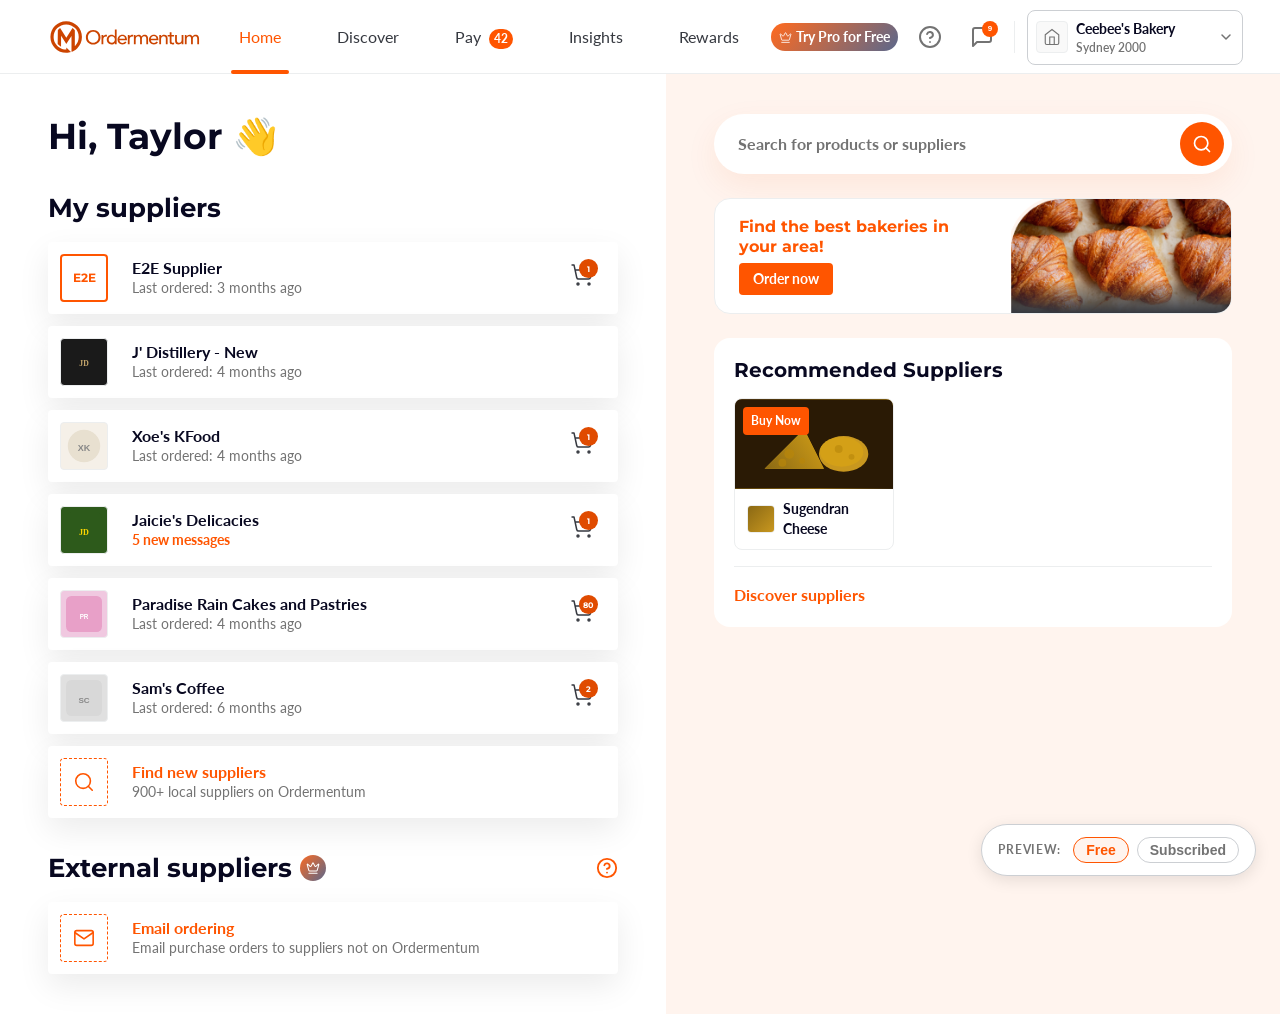
==== commit dc53b5d0: "Fix asset path casing for GitHub Pages (Linux case-sensitive) Co-Authored-By: Claude Opus 4.6 (1M co" ====
--- a/home/index.html
+++ b/home/index.html
@@ -1312,6 +1312,9 @@
       .modal__trial-layout { grid-template-columns: 1fr; }
       .modal__trial-right { display: none; }
       .modal--trial { max-width: 440px; }
+      .cancel-step[data-cancel-step="1"] .modal__cancel-layout { grid-template-columns: 1fr; }
+      .cancel-step[data-cancel-step="1"] .modal__cancel-right { display: none; }
+      .modal--cancel { max-width: 440px; }
     }
 
     /* ── Mobile nav elements (hidden on desktop) ─────────── */
@@ -1766,9 +1769,14 @@
       gap: var(--space-s);
     }
 
+    .subs-card-footer {
+      display: flex;
+      align-items: center;
+      justify-content: space-between;
+      margin-top: var(--space-s);
+    }
+
     .subs-terms-link {
-      display: inline-block;
-      margin-top: var(--space-s);
       font-size: var(--font-size-label-small);
       font-weight: var(--font-weight-bold);
       color: var(--color-primary-brand);
@@ -1800,9 +1808,42 @@
       padding-top: var(--space-m);
     }
     .modal--cancel {
+      max-width: 860px;
+      padding: 0;
+      overflow: hidden;
+      gap: 0;
+      position: relative;
+    }
+    .modal--cancel.modal--cancel-narrow {
       max-width: 560px;
     }
-    .cancel-step {
+    .cancel-step[data-cancel-step="1"] .modal__cancel-layout {
+      display: grid;
+      grid-template-columns: 1fr 1fr;
+    }
+    .cancel-step[data-cancel-step="1"] .modal__cancel-left {
+      padding: 40px;
+      display: flex;
+      flex-direction: column;
+      gap: var(--space-m);
+    }
+    .cancel-step[data-cancel-step="1"] .modal__cancel-right {
+      background: var(--color-background-subtle);
+      display: flex;
+      align-items: center;
+      justify-content: center;
+      border-left: 1px solid var(--color-foreground-subtle);
+      overflow: hidden;
+    }
+    .cancel-step[data-cancel-step="1"] .modal__cancel-right img {
+      width: 100%;
+      height: 100%;
+      object-fit: cover;
+    }
+    .cancel-step[data-cancel-step="2"] {
+      max-width: 560px;
+      margin: 0 auto;
+      padding: var(--space-l);
       display: flex;
       flex-direction: column;
       gap: var(--space-l);
@@ -1812,7 +1853,7 @@
       -webkit-appearance: none;
       background-image: url("data:image/svg+xml,%3Csvg xmlns='http://www.w3.org/2000/svg' width='16' height='16' viewBox='0 0 24 24' fill='none' stroke='%23ff5500' stroke-width='2' stroke-linecap='round' stroke-linejoin='round'%3E%3Cpolyline points='6 9 12 15 18 9'/%3E%3C/svg%3E");
       background-repeat: no-repeat;
-      background-position: right 12px center;
+      background-position: right var(--space-xs) center;
       padding-right: 36px;
     }
     .cancel-textarea {
@@ -1824,7 +1865,7 @@
       font-size: var(--font-size-label-small);
       font-weight: var(--font-weight-bold);
       color: var(--color-text-strong);
-      margin-bottom: var(--space-xs);
+      margin-bottom: var(--space-xxs);
     }
     .cancel-benefits__list {
       list-style: none;
@@ -1835,31 +1876,26 @@
     .cancel-benefits__list li {
       display: flex;
       align-items: center;
-      gap: 10px;
+      gap: var(--space-xxs);
       font-size: var(--font-size-label-small);
       color: var(--color-text-regular);
     }
     .cancel-benefits__list svg {
-      width: 18px;
-      height: 18px;
+      width: 20px;
+      height: 20px;
       flex-shrink: 0;
       stroke: var(--color-primary-brand);
     }
-    .cancel-info-banner {
-      display: flex;
-      align-items: center;
-      gap: 10px;
-      padding: var(--space-xs) var(--space-s);
-      background: var(--color-info-background);
-      border-radius: var(--radius-s);
-      font-size: var(--font-size-label-small);
-      color: var(--color-info-foreground);
-    }
-    .cancel-info-banner svg {
-      width: 18px;
-      height: 18px;
-      flex-shrink: 0;
-      stroke: var(--color-info-foreground);
+    .cancel-promo-actions {
+      display: flex;
+      flex-direction: column;
+      align-items: stretch;
+      gap: var(--space-xs);
+      margin-top: var(--space-xs);
+    }
+    .cancel-promo-cta {
+      width: 100%;
+      justify-content: center;
     }
 
     /* Info columns (trial active) */
@@ -2088,7 +2124,7 @@
       .subs-plan-card--pro { order: -1; }
       .subs-feature-grid { grid-template-columns: repeat(2, 1fr); }
       .subs-feature-grid--4col { grid-template-columns: repeat(2, 1fr); }
-      .subs-info-row { flex-wrap: wrap; }
+      .subs-info-row { flex-direction: column; gap: var(--space-m); }
       .settings-form-row { grid-template-columns: 1fr; }
       .settings-tabs.tabs { overflow-x: auto; flex-wrap: nowrap; -webkit-overflow-scrolling: touch; }
     }
@@ -2946,7 +2982,6 @@
             <div class="subs-section-card__header">
               <p class="subs-section-card__title">Subscription details</p>
               <div class="subs-section-card__header-actions">
-                <button class="btn btn--destructive" id="cancel-trial-btn">Cancel subscription</button>
                 <button class="btn btn--secondary">Manage subscription</button>
               </div>
             </div>
@@ -3020,7 +3055,10 @@
             </div>
           </div>
 
-          <a href="#" class="subs-terms-link">Terms & Conditions</a>
+          <div class="subs-card-footer">
+            <button class="btn btn--destructive" id="cancel-trial-btn">Cancel subscription</button>
+            <a href="#" class="subs-terms-link">Terms & Conditions</a>
+          </div>
 
         </div><!-- /state:trial-active -->
 
@@ -3120,7 +3158,6 @@
             <div class="subs-section-card__header">
               <p class="subs-section-card__title">Subscription details</p>
               <div class="subs-section-card__header-actions">
-                <button class="btn btn--destructive" id="cancel-subscription-btn">Cancel subscription</button>
                 <button class="btn btn--primary" id="resubscribe-btn" hidden>Re-subscribe</button>
                 <button class="btn btn--secondary">Manage subscription</button>
               </div>
@@ -3187,7 +3224,10 @@
             </div>
           </div>
 
-          <a href="#" class="subs-terms-link">Terms & Conditions</a>
+          <div class="subs-card-footer">
+            <button class="btn btn--destructive" id="cancel-subscription-btn">Cancel subscription</button>
+            <a href="#" class="subs-terms-link">Terms & Conditions</a>
+          </div>
 
         </div><!-- /state:subscribed -->
 
@@ -3199,7 +3239,6 @@
             <div class="subs-section-card__header">
               <p class="subs-section-card__title">Subscription details</p>
               <div class="subs-section-card__header-actions">
-                <button class="btn btn--destructive">Cancel subscription</button>
                 <button class="btn btn--secondary">Manage subscription</button>
               </div>
             </div>
@@ -3273,7 +3312,10 @@
             </div>
           </div>
 
-          <a href="#" class="subs-terms-link">Terms & Conditions</a>
+          <div class="subs-card-footer">
+            <button class="btn btn--destructive" id="cancel-coupon-btn">Cancel subscription</button>
+            <a href="#" class="subs-terms-link">Terms & Conditions</a>
+          </div>
 
         </div><!-- /state:subscribed-coupon -->
 
@@ -3395,10 +3437,48 @@
 <div class="modal-backdrop" id="cancel-modal" role="dialog" aria-modal="true" aria-labelledby="cancel-modal-title">
   <div class="modal modal--cancel">
 
-    <!-- Step 1: Feedback -->
+    <!-- Step 1: Upsell / Loss aversion (2-column) -->
     <div class="cancel-step" data-cancel-step="1">
+      <button class="modal__close trial-close" data-dismiss aria-label="Close">
+        <svg viewBox="0 0 24 24" fill="none" stroke="currentColor" stroke-width="1.5"><path stroke-linecap="round" stroke-linejoin="round" d="M6 18L18 6M6 6l12 12"/></svg>
+      </button>
+      <div class="modal__cancel-layout">
+        <!-- Left panel -->
+        <div class="modal__cancel-left">
+          <h2 class="modal__title" id="cancel-modal-title">Get 50% off and keep your Pro features</h2>
+          <p class="modal__text">We'd hate to see you go. Stay on Pro and enjoy half price for the next 3 months.</p>
+          <div class="cancel-benefits">
+            <p class="cancel-benefits__heading">Keep your Pro benefits:</p>
+            <ul class="cancel-benefits__list">
+              <li><svg viewBox="0 0 24 24" fill="none" stroke="currentColor" stroke-width="2" stroke-linecap="round" stroke-linejoin="round"><polyline points="20 6 9 17 4 12"/></svg> Order from any supplier in Australia</li>
+              <li><svg viewBox="0 0 24 24" fill="none" stroke="currentColor" stroke-width="2" stroke-linecap="round" stroke-linejoin="round"><polyline points="20 6 9 17 4 12"/></svg> Unlimited accounting sync</li>
+              <li><svg viewBox="0 0 24 24" fill="none" stroke="currentColor" stroke-width="2" stroke-linecap="round" stroke-linejoin="round"><polyline points="20 6 9 17 4 12"/></svg> Unlimited invoice uploads</li>
+              <li><svg viewBox="0 0 24 24" fill="none" stroke="currentColor" stroke-width="2" stroke-linecap="round" stroke-linejoin="round"><polyline points="20 6 9 17 4 12"/></svg> Priority support</li>
+              <li><svg viewBox="0 0 24 24" fill="none" stroke="currentColor" stroke-width="2" stroke-linecap="round" stroke-linejoin="round"><polyline points="20 6 9 17 4 12"/></svg> Full price change history</li>
+            </ul>
+          </div>
+          <div class="banner banner--info" id="cancel-trial-banner">
+            <div class="banner__icon">
+              <svg viewBox="0 0 24 24" fill="none" stroke="currentColor" stroke-width="1.75" stroke-linecap="round" stroke-linejoin="round"><circle cx="12" cy="12" r="10"/><line x1="12" y1="16" x2="12" y2="12"/><line x1="12" y1="8" x2="12.01" y2="8"/></svg>
+            </div>
+            <span>You still have <strong>15 days left</strong> in your free trial.</span>
+          </div>
+          <div class="cancel-promo-actions">
+            <button class="btn btn--primary cancel-promo-cta" data-dismiss>Stay &amp; get 50% off for 3 months</button>
+            <button class="btn btn--secondary cancel-promo-cta" id="cancel-next-btn">Cancel my plan</button>
+          </div>
+        </div>
+        <!-- Right panel -->
+        <div class="modal__cancel-right">
+          <img src="assets/cancellation-image.svg" alt="Pro features illustration" />
+        </div>
+      </div>
+    </div>
+
+    <!-- Step 2: Feedback -->
+    <div class="cancel-step" data-cancel-step="2" hidden>
       <div class="modal__header">
-        <h2 class="modal__title" id="cancel-modal-title">Help us improve</h2>
+        <h2 class="modal__title">Help us improve</h2>
         <button class="modal__close" data-dismiss aria-label="Close">
           <svg viewBox="0 0 24 24" fill="none" stroke="currentColor" stroke-width="1.5"><path stroke-linecap="round" stroke-linejoin="round" d="M6 18L18 6M6 6l12 12"/></svg>
         </button>
@@ -3424,37 +3504,6 @@
       </div>
       <div class="modal__footer">
         <button class="btn btn--secondary" data-dismiss>Keep benefits</button>
-        <button class="btn btn--destructive" id="cancel-next-btn">Cancel subscription</button>
-      </div>
-    </div>
-
-    <!-- Step 2: Loss aversion -->
-    <div class="cancel-step" data-cancel-step="2" hidden>
-      <div class="modal__header">
-        <h2 class="modal__title">Before you go...</h2>
-        <button class="modal__close" data-dismiss aria-label="Close">
-          <svg viewBox="0 0 24 24" fill="none" stroke="currentColor" stroke-width="1.5"><path stroke-linecap="round" stroke-linejoin="round" d="M6 18L18 6M6 6l12 12"/></svg>
-        </button>
-      </div>
-      <div class="modal__content">
-        <p class="modal__text">We're sorry you're thinking of cancelling your Pro plan. By downgrading, you'll revert to <strong>free plan limits</strong> and lose access to Pro features at the end of your current subscription.</p>
-        <div class="cancel-benefits">
-          <p class="cancel-benefits__heading">Keep your subscription for:</p>
-          <ul class="cancel-benefits__list">
-            <li><svg viewBox="0 0 24 24" fill="none" stroke="currentColor" stroke-width="2" stroke-linecap="round" stroke-linejoin="round"><polyline points="20 6 9 17 4 12"/></svg> Order from any supplier in Australia</li>
-            <li><svg viewBox="0 0 24 24" fill="none" stroke="currentColor" stroke-width="2" stroke-linecap="round" stroke-linejoin="round"><polyline points="20 6 9 17 4 12"/></svg> Unlimited accounting sync</li>
-            <li><svg viewBox="0 0 24 24" fill="none" stroke="currentColor" stroke-width="2" stroke-linecap="round" stroke-linejoin="round"><polyline points="20 6 9 17 4 12"/></svg> Unlimited invoice uploads</li>
-            <li><svg viewBox="0 0 24 24" fill="none" stroke="currentColor" stroke-width="2" stroke-linecap="round" stroke-linejoin="round"><polyline points="20 6 9 17 4 12"/></svg> Priority support</li>
-            <li><svg viewBox="0 0 24 24" fill="none" stroke="currentColor" stroke-width="2" stroke-linecap="round" stroke-linejoin="round"><polyline points="20 6 9 17 4 12"/></svg> Full price change history</li>
-          </ul>
-        </div>
-        <div class="cancel-info-banner" id="cancel-trial-banner">
-          <svg viewBox="0 0 24 24" fill="none" stroke="currentColor" stroke-width="1.75" stroke-linecap="round" stroke-linejoin="round"><circle cx="12" cy="12" r="10"/><line x1="12" y1="16" x2="12" y2="12"/><line x1="12" y1="8" x2="12.01" y2="8"/></svg>
-          <span>You still have <strong>15 days left</strong> in your free trial.</span>
-        </div>
-      </div>
-      <div class="modal__footer">
-        <button class="btn btn--secondary" data-dismiss>Keep benefits</button>
         <button class="btn btn--destructive cancel-modal__confirm">Cancel subscription</button>
       </div>
     </div>
@@ -3777,6 +3826,7 @@
       function showStep(n) {
         step1.hidden = n !== 1;
         step2.hidden = n !== 2;
+        modal.querySelector('.modal').classList.toggle('modal--cancel-narrow', n === 2);
       }
 
       function open(type) {
@@ -3794,9 +3844,11 @@
       }
 
       const trialCancelBtn = document.getElementById('cancel-trial-btn');
-      const subCancelBtn  = document.getElementById('cancel-subscription-btn');
+      const subCancelBtn    = document.getElementById('cancel-subscription-btn');
+      const couponCancelBtn = document.getElementById('cancel-coupon-btn');
       if (trialCancelBtn) trialCancelBtn.addEventListener('click', () => open('trial'));
       if (subCancelBtn) subCancelBtn.addEventListener('click', () => open('subscription'));
+      if (couponCancelBtn) couponCancelBtn.addEventListener('click', () => open('subscription'));
 
       nextBtn.addEventListener('click', () => showStep(2));
 
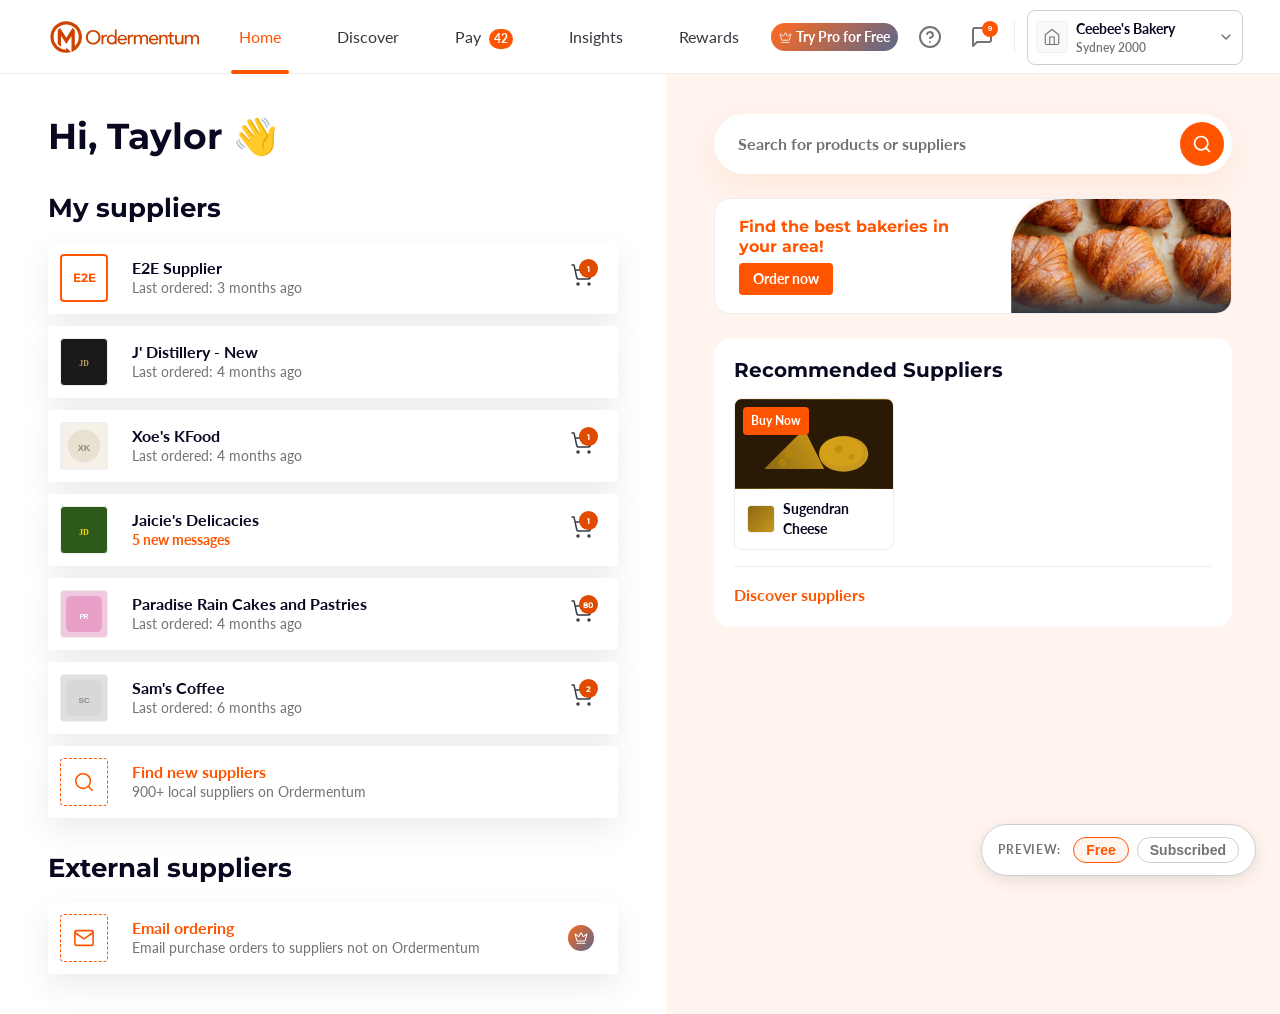
==== commit 53b5a771: "Move Pro badge into email ordering CTA row Co-Authored-By: Claude Opus 4.6 (1M context) <noreply@ant" ====
--- a/home/index.html
+++ b/home/index.html
@@ -2396,7 +2396,7 @@
             <div><a href="#" class="btn btn--primary promo-banner__cta">Order now</a></div>
           </div>
           <div class="promo-banner__image">
-            <img src="assets/Image + nav dots.png" alt="Find the best bakeries in your area" />
+            <img src="assets/image-nav-dots.png" alt="Find the best bakeries in your area" />
           </div>
         </div>
       </div>
@@ -2560,8 +2560,6 @@
       <!-- External suppliers -->
       <div class="section-title-row">
         <h2 class="section-title">External suppliers</h2>
-        <span class="section-title-pro-badge" id="ofa-pro-badge" style="cursor: pointer;" role="button" tabindex="0"><svg viewBox="0 0 24 24" fill="none" stroke="currentColor" stroke-width="1.75" stroke-linecap="round" stroke-linejoin="round"><path d="M11.562 3.266a.5.5 0 0 1 .876 0L15.39 8.87a1 1 0 0 0 1.516.294L21.183 5.5a.5.5 0 0 1 .798.519l-2.834 10.246a1 1 0 0 1-.956.734H5.81a1 1 0 0 1-.957-.734L2.02 6.02a.5.5 0 0 1 .798-.519l4.276 3.664a1 1 0 0 0 1.516-.294z"/><path d="M5 21h14"/></svg></span>
-        <button class="section-title-help" aria-label="What are external suppliers?"><svg viewBox="0 0 24 24" fill="none" stroke="currentColor" stroke-width="2" stroke-linecap="round" stroke-linejoin="round"><circle cx="12" cy="12" r="10"/><path d="M9.09 9a3 3 0 0 1 5.83 1c0 2-3 3-3 3"/><line x1="12" y1="17" x2="12.01" y2="17"/></svg></button>
       </div>
 
       <ul class="supplier-list">
@@ -2574,6 +2572,7 @@
               <div class="supplier-name">Email ordering</div>
               <div class="supplier-meta">Email purchase orders to suppliers not on Ordermentum</div>
             </div>
+            <span class="section-title-pro-badge" id="ofa-pro-badge"><svg viewBox="0 0 24 24" fill="none" stroke="currentColor" stroke-width="1.75" stroke-linecap="round" stroke-linejoin="round"><path d="M11.562 3.266a.5.5 0 0 1 .876 0L15.39 8.87a1 1 0 0 0 1.516.294L21.183 5.5a.5.5 0 0 1 .798.519l-2.834 10.246a1 1 0 0 1-.956.734H5.81a1 1 0 0 1-.957-.734L2.02 6.02a.5.5 0 0 1 .798-.519l4.276 3.664a1 1 0 0 0 1.516-.294z"/><path d="M5 21h14"/></svg></span>
           </div>
         </li>
       </ul>
@@ -2633,7 +2632,7 @@
           </div>
         </div>
         <div class="promo-banner__image">
-          <img src="assets/Image + nav dots.png" alt="Find the best bakeries in your area" />
+          <img src="assets/image-nav-dots.png" alt="Find the best bakeries in your area" />
         </div>
       </div>
 
@@ -3888,10 +3887,6 @@
         modal.classList.add('is-open');
       });
 
-      document.querySelector('#ofa-pro-badge').addEventListener('click', () => {
-        modal.classList.add('is-open');
-      });
-
       modal.addEventListener('click', e => {
         if (e.target === modal || e.target.closest('.pro-feature__close')) {
           modal.classList.remove('is-open');
